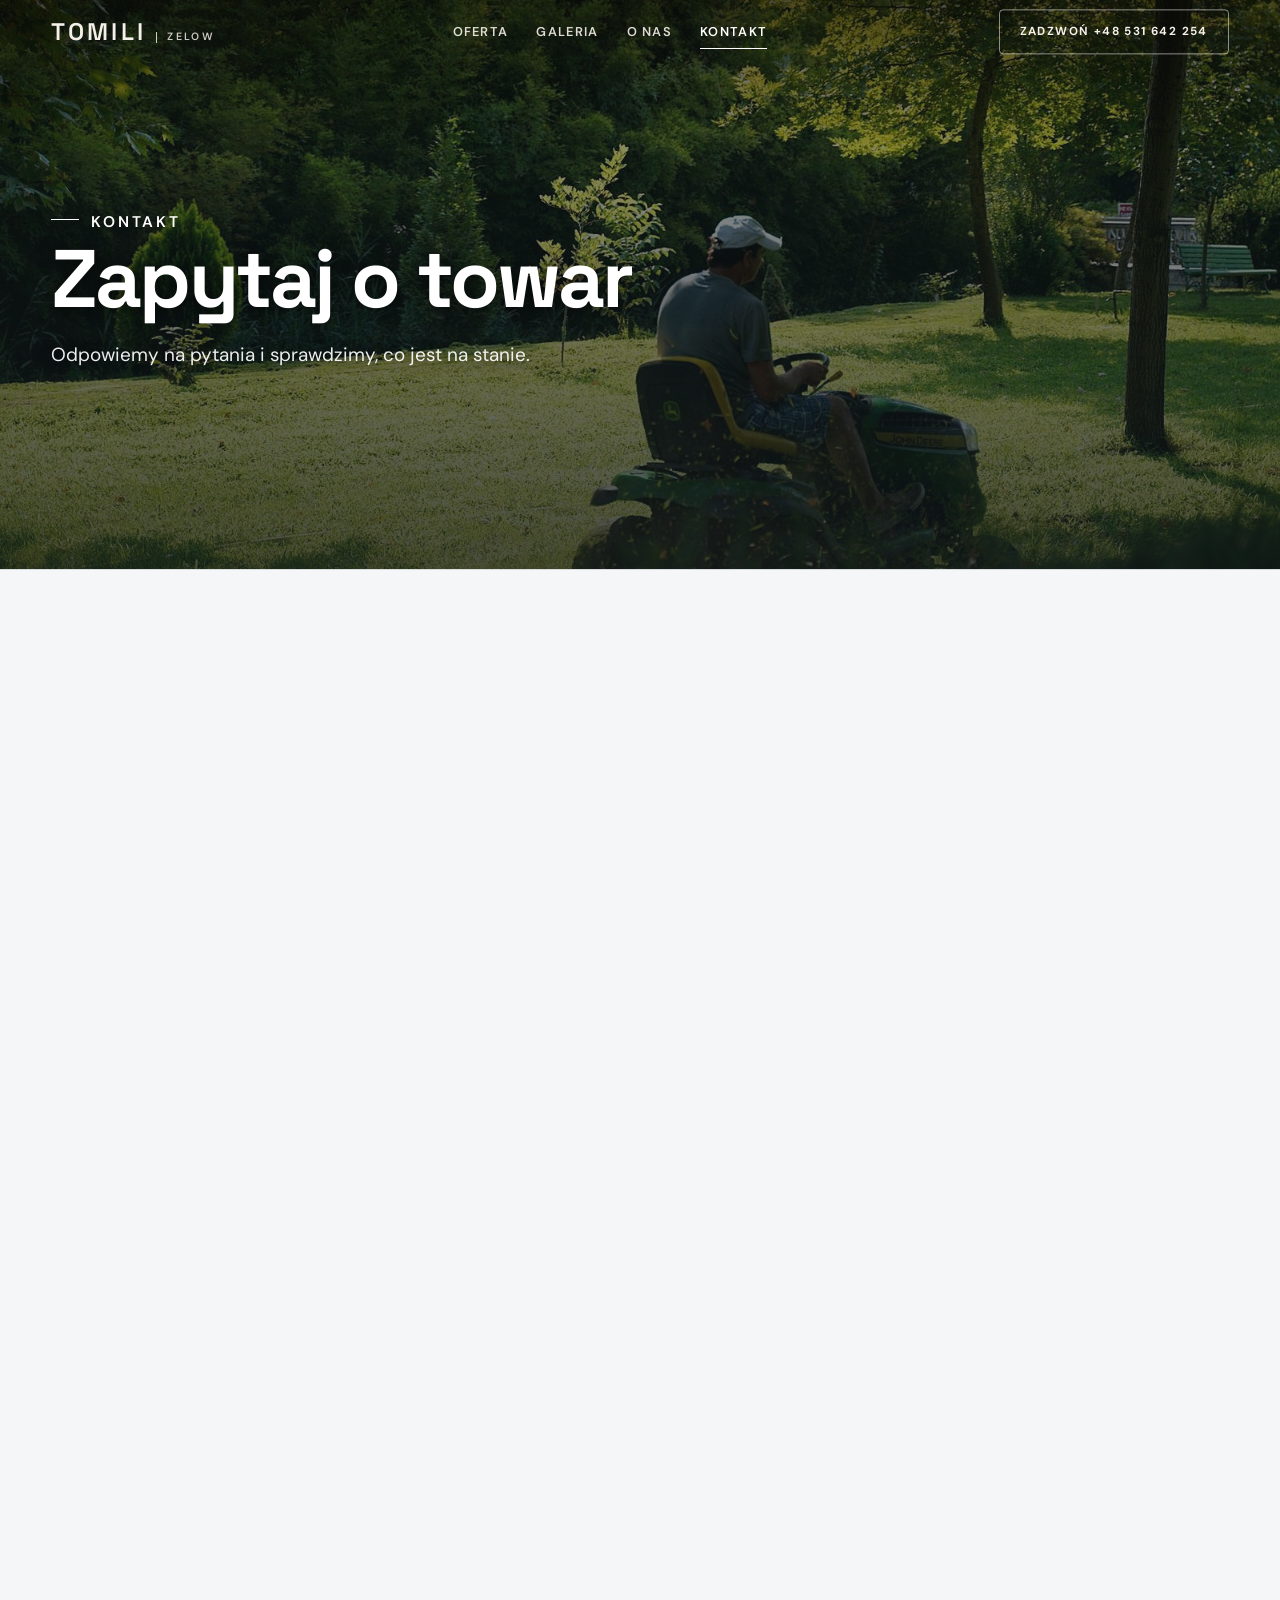
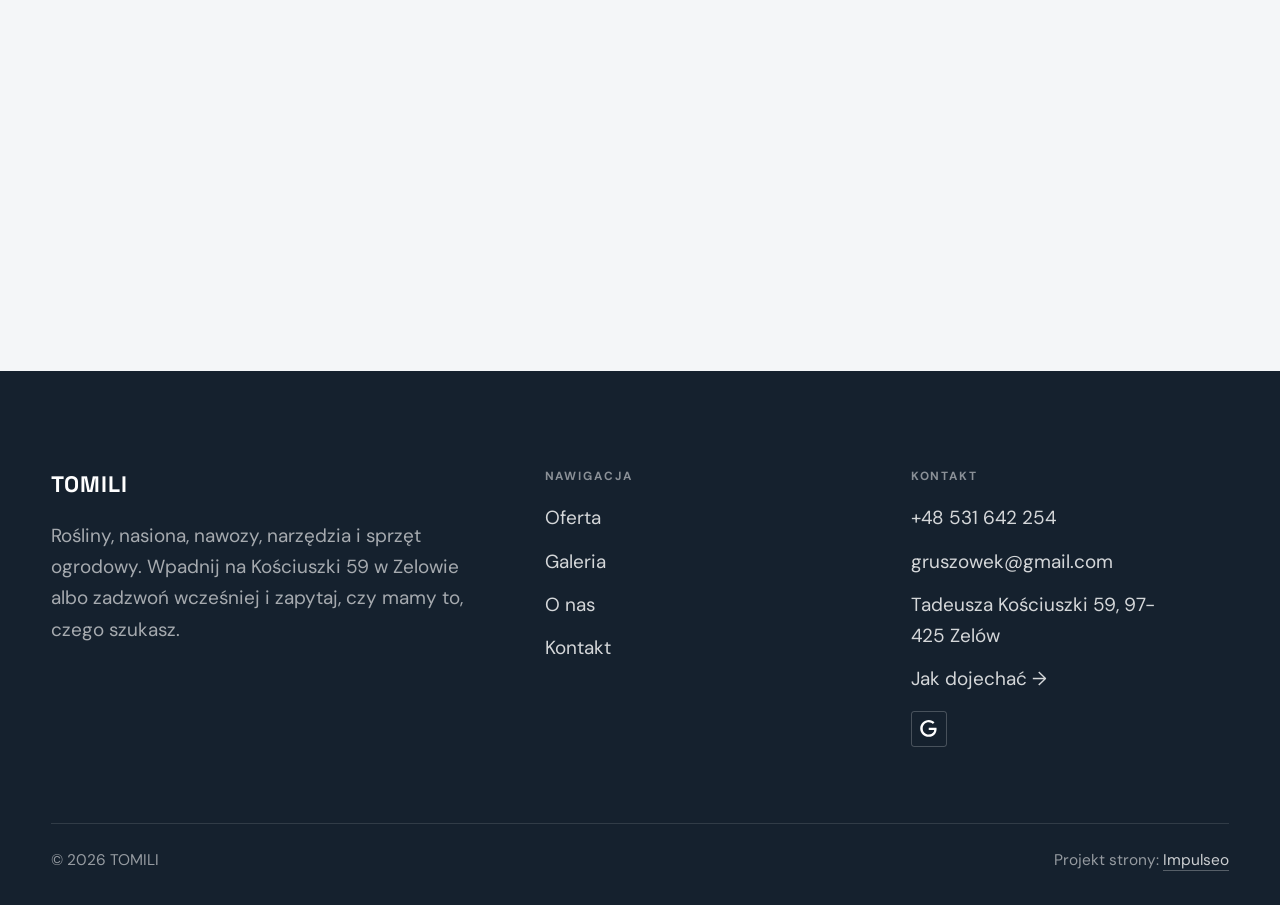
==== kontakt.html @ 9071c650 "Strona demo: tomili" ====
<!DOCTYPE html>
<html lang="pl">
<head>
<meta charset="UTF-8">
<meta name="viewport" content="width=device-width, initial-scale=1.0">
<title>Kontakt - TOMILI</title>
<meta name="description" content="Kontakt TOMILI - Tadeusza Kościuszki 59, 97-425 Zelów">
<link rel="canonical" href="https://impulseo-pl.github.io/tomili/kontakt.html">
<meta name="robots" content="noindex, nofollow">
<meta property="og:type" content="website">
<meta property="og:locale" content="pl_PL">
<meta property="og:site_name" content="TOMILI">
<meta property="og:title" content="Kontakt - TOMILI">
<meta property="og:description" content="Kontakt TOMILI - Tadeusza Kościuszki 59, 97-425 Zelów">
<meta property="og:url" content="https://impulseo-pl.github.io/tomili/kontakt.html">
<meta property="og:image" content="https://impulseo-pl.github.io/tomili/img/og.jpg">
<meta property="og:image:width" content="1200">
<meta property="og:image:height" content="630">
<meta name="twitter:card" content="summary_large_image">
<link rel="preconnect" href="https://fonts.googleapis.com">
<link rel="preconnect" href="https://fonts.gstatic.com" crossorigin>
<link href="https://fonts.googleapis.com/css2?family=Space+Grotesk:wght@500;600;700&family=DM+Sans:opsz,wght@9..40,400;9..40,500;9..40,600&display=swap" rel="stylesheet">
<link rel="stylesheet" href="assets/styles.css?v=42284252">
</head>
<body>

<header class="nav">
  <div class="wrap nav-inner">
    <a class="brand" href="index.html"><span class="name">TOMILI</span><span class="sub">Zelów</span></a>
    <nav class="nav-links">
      <a href="oferta.html">Oferta</a>
      <a href="realizacje.html">Galeria</a>
      <a href="o-nas.html">O nas</a>
      <a href="kontakt.html" class="active" aria-current="page">Kontakt</a>
      <a href="tel:+48531642254" class="btn btn-accent">Zadzwoń +48 531 642 254</a>
    </nav>
    <button class="nav-toggle" aria-label="Menu"><span></span><span></span><span></span></button>
  </div>
</header>

<main>
<section class="pagehead">
  <img src="img/g9.jpg" alt="TOMILI - zapytaj o towar" width="1600" height="1066" decoding="async">
  <div class="wrap">
    <span class="eyebrow">Kontakt</span>
    <h1>Zapytaj o towar</h1>
    <p>Odpowiemy na pytania i sprawdzimy, co jest na stanie.</p>
  </div>
</section>
<section>
  <div class="wrap contact-grid">
    <div class="reveal">
      <span class="eyebrow">Dane kontaktowe</span>
      <h2 style="margin:var(--space-4) 0 var(--space-6)">TOMILI</h2>
      <div class="info-list">
        <div class="info-row"><div class="ic"><svg class="ico-tel" width="16" height="16" viewBox="0 0 24 24" fill="none" aria-hidden="true"><path d="M6.6 10.8a15.5 15.5 0 0 0 6.6 6.6l2.2-2.2a1 1 0 0 1 1-.24 11.4 11.4 0 0 0 3.6.58 1 1 0 0 1 1 1V20a1 1 0 0 1-1 1A17 17 0 0 1 3 4a1 1 0 0 1 1-1h3.5a1 1 0 0 1 1 1c0 1.25.2 2.46.58 3.6a1 1 0 0 1-.25 1l-2.23 2.2Z" fill="currentColor"/></svg></div><div><div class="lbl">Telefon</div><a class="val" href="tel:+48531642254">+48 531 642 254</a></div></div>
        <div class="info-row"><div class="ic"><svg class="ico-mail" width="16" height="16" viewBox="0 0 24 24" fill="none" aria-hidden="true"><rect x="3.2" y="5.5" width="17.6" height="13" rx="1.6" stroke="currentColor" stroke-width="1.6"/><path d="M4 7l8 6 8-6" stroke="currentColor" stroke-width="1.6" stroke-linecap="round" stroke-linejoin="round"/></svg></div><div><div class="lbl">E-mail</div><a class="val" href="mailto:gruszowek@gmail.com">gruszowek@gmail.com</a></div></div>
        <div class="info-row"><div class="ic"><svg class="ico-pin" width="16" height="16" viewBox="0 0 24 24" fill="none" aria-hidden="true"><path d="M12 21s7-6.1 7-11.5A7 7 0 0 0 5 9.5C5 14.9 12 21 12 21Z" stroke="currentColor" stroke-width="1.6" fill="none"/><circle cx="12" cy="9.5" r="2.4" fill="currentColor"/></svg></div><div><div class="lbl">Adres</div><div class="val">Tadeusza Kościuszki 59, 97-425 Zelów</div></div></div>
      </div>
    </div>
    <div class="reveal">
      <form class="form" action="https://formsubmit.co/gruszowek@gmail.com" method="POST">
        <input type="hidden" name="_subject" value="Zapytanie ze strony TOMILI">
        <input type="hidden" name="_captcha" value="false">
        <input type="hidden" name="_template" value="table">
        <div class="fld"><label for="name">Imię / firma</label><input id="name" name="name" type="text" placeholder="np. Jan Kowalski" required></div>
        <div class="fld"><label for="email">E-mail</label><input id="email" name="email" type="email" placeholder="adres@email.pl" required></div>
        <div class="fld"><label for="phone">Telefon</label><input id="phone" name="phone" type="tel" placeholder="+48 ..."></div>
        <div class="fld"><label for="msg">Czego dotyczy zapytanie?</label><textarea id="msg" name="message" placeholder="Napisz krótko, w czym możemy pomóc" required></textarea></div>
        <button type="submit" class="btn btn-accent" style="width:100%;justify-content:center">Wyślij zapytanie <span class="arr">→</span></button>
        <p class="note">Wiadomość trafi bezpośrednio do nas. Można też zadzwonić: +48 531 642 254.</p>
      </form>
    </div>
  </div>
</section>
<section style="padding-top:0">
  <div class="wrap reveal">
    <iframe class="map" title="TOMILI - Zelów" src="https://maps.google.com/maps?q=51.4671884%2C19.2103248&z=15&output=embed" loading="lazy" referrerpolicy="no-referrer-when-downgrade"></iframe>
  </div>
</section>
</main>

<footer>
  <div class="wrap">
    <div class="foot-grid">
      <div class="foot-brand">
        <div class="name">TOMILI</div>
        <p>Rośliny, nasiona, nawozy, narzędzia i sprzęt ogrodowy. Wpadnij na Kościuszki 59 w Zelowie albo zadzwoń wcześniej i zapytaj, czy mamy to, czego szukasz.</p>
      </div>
      <div class="foot-col">
        <h4>Nawigacja</h4>
        <a href="oferta.html">Oferta</a>
        <a href="realizacje.html">Galeria</a>
        <a href="o-nas.html">O nas</a>
        <a href="kontakt.html">Kontakt</a>
      </div>
      <div class="foot-col">
        <h4>Kontakt</h4>
        <a href="tel:+48531642254">+48 531 642 254</a>
        <a href="mailto:gruszowek@gmail.com">gruszowek@gmail.com</a>
        <p>Tadeusza Kościuszki 59, 97-425 Zelów</p>
        <a href="https://www.google.com/maps/place/TOMILI/@51.4671884,19.2103248,17z/data=!4m6!3m5!1s0x471a3fef8802860d:0xffffd94359ae5ac!8m2!3d51.4671884!4d19.2103248" target="_blank" rel="noopener">Jak dojechać →</a>
      <div class="foot-soc">
        <a class="soc" href="https://www.google.com/maps/place/TOMILI/@51.4671884,19.2103248,17z/data=!4m6!3m5!1s0x471a3fef8802860d:0xffffd94359ae5ac!8m2!3d51.4671884!4d19.2103248" target="_blank" rel="noopener" aria-label="Google - TOMILI"><svg viewBox="0 0 24 24" aria-hidden="true" focusable="false"><path d="M12.48 10.92v3.28h7.84c-.24 1.84-.853 3.187-1.787 4.133-1.147 1.147-2.933 2.4-6.053 2.4-4.827 0-8.6-3.893-8.6-8.72s3.773-8.72 8.6-8.72c2.6 0 4.507 1.027 5.907 2.347l2.307-2.307C18.747 1.44 16.133 0 12.48 0 5.867 0 .307 5.387.307 12s5.56 12 12.173 12c3.573 0 6.267-1.173 8.373-3.36 2.16-2.16 2.84-5.213 2.84-7.667 0-.76-.053-1.467-.173-2.053H12.48z" fill="currentColor"/></svg></a>
      </div>
      </div>
    </div>
    <div class="foot-bot">
      <span>© 2026 TOMILI</span>
      <span>Projekt strony: <a class="foot-credit" href="https://impulseo.pl" target="_blank" rel="noopener">Impulseo</a></span>
    </div>
  </div>
</footer>
<div class="sticky-call"><a class="sc-call" href="tel:+48531642254"><svg class="ico-tel" width="16" height="16" viewBox="0 0 24 24" fill="none" aria-hidden="true"><path d="M6.6 10.8a15.5 15.5 0 0 0 6.6 6.6l2.2-2.2a1 1 0 0 1 1-.24 11.4 11.4 0 0 0 3.6.58 1 1 0 0 1 1 1V20a1 1 0 0 1-1 1A17 17 0 0 1 3 4a1 1 0 0 1 1-1h3.5a1 1 0 0 1 1 1c0 1.25.2 2.46.58 3.6a1 1 0 0 1-.25 1l-2.23 2.2Z" fill="currentColor"/></svg> Zadzwoń</a><a class="sc-quote" href="kontakt.html">Zadzwoń do sklepu</a></div>
<div class="demo-wazne" data-do="2026-11-12" data-cykl="3" hidden><svg class="dw-ico" width="13" height="13" viewBox="0 0 24 24" fill="none" aria-hidden="true"><circle cx="12" cy="12" r="8.6" stroke="currentColor" stroke-width="1.8"/><path d="M12 7.2V12l3.3 2" stroke="currentColor" stroke-width="1.8" stroke-linecap="round"/></svg><span class="dw-txt"></span></div>

<script src="assets/main.js"></script>
</body>
</html>
---- assets/styles.css ----
/* ============================================================
   STOLBASZ — premium, architektoniczny B2B fit-out
   Jasna paleta, zero brązu. System wg premium-web-craft.
   Projekt strony: Impulseo (impulseo.pl)
   ============================================================ */

:root{
  /* PALETA — jasna, architektoniczna, chłodna */
  --paper:#F4F6F8;          /* główne tło */
  --paper-2:#E7EBEF;        /* sekcje alternatywne (chłodny jasny szary) */
  --paper-3:#E7EBEF;        /* delikatne wypełnienia */
  --ink:#15212E;            /* tekst główny — chłodny grafit */
  --ink-soft:#243443;       /* nagłówki drugorzędne */
  --muted:#6B7785;          /* tekst poboczny */
  --line:rgba(21,33,46,.12);/* hairline */
  --accent:#E8A317;         /* stonowany petrol-slate — jedyny akcent */
  --accent-d:#C9870C;
  --accent-soft:rgba(232,163,23,.10);
  --dark:#15212E;           /* sekcje ciemne (stopka/CTA) */

  /* HOVER ZDJĘĆ — JEDEN standard dla całego silnika (decyzja K. 04.08.2026, artefakt z wariantami).
     AKTUALNE (K.+Szymon 09.08.2026, wybór z artefaktu 6 wariantów): zoom 1.05 przy 1.4s -
     przy tak długim czasie mocniejszy kadr NIE skacze, tylko „oddycha". Poprzedni standard
     (1.02 / .55s z 04.08) odbierany jako dynamiczny i szybki.
     Spoczynek lekko przygaszony, ale TYLKO tam, gdzie jest mysz (@media hover:hover) —
     na telefonie zdjęcia zostają w pełnej jasności. */
  --img-zoom:1.05;                   /* K.+Szymon 09.08: wariant F z artefaktu porównawczego */
  --img-rest:brightness(.95) saturate(.99);
  --img-hot:brightness(1.06) saturate(1.05);
  --img-dur:1.4s;                    /* K.+Szymon 09.08 (wariant F): powoli = elegancko */
  --img-ease:cubic-bezier(.16,.84,.44,1);  /* miękki ogon, efekt „oddychania" */

  /* ODSTĘPY — skala 4/8 */
  --space-1:4px; --space-2:8px; --space-3:12px; --space-4:16px; --space-5:24px;
  --space-6:32px; --space-7:48px; --space-8:64px; --space-9:96px; --space-10:128px;

  /* TYPOGRAFIA — fluid clamp() (skala podbita 16.07.2026: większe, czytelniejsze litery — uwaga Adama) */
  --text-sm:clamp(.9rem,.87rem + .12vw,1rem);
  --text-base:clamp(1.08rem,1.04rem + .18vw,1.2rem);
  --text-lg:clamp(1.24rem,1.15rem + .34vw,1.44rem);
  --text-h3:clamp(1.34rem,1.22rem + .55vw,1.66rem);
  --text-h2:clamp(2.1rem,1.66rem + 2.1vw,3.1rem);
  --text-h1:clamp(2.9rem,2.1rem + 4vw,5.1rem);

  /* PROMIENIE — architektoniczne, raczej ostre */
  --r-sm:3px; --r-md:6px; --r-lg:10px;

  /* RUCH */
  --ease:cubic-bezier(.25,.46,.45,.94); --dur:.24s;

  /* CIENIE — miękkie, warstwowe */
  --sh-sm:0 1px 2px rgba(16,24,32,.04), 0 2px 8px rgba(16,24,32,.05);
  --sh-md:0 2px 6px rgba(16,24,32,.05), 0 12px 28px -8px rgba(16,24,32,.12);
  --sh-lg:0 6px 14px rgba(16,24,32,.07), 0 26px 56px -18px rgba(16,24,32,.22);

  --hairline:1px solid var(--line);

  --font-display:'Space Grotesk','Inter',sans-serif;
  --font-body:'DM Sans','Inter',sans-serif;
}

*{box-sizing:border-box;margin:0;padding:0}
html{scroll-behavior:smooth}
body{
  font-family:var(--font-body);
  font-size:var(--text-base);
  line-height:1.65;
  color:var(--ink);
  background:var(--paper);
  -webkit-font-smoothing:antialiased;
  text-rendering:optimizeLegibility;
}
img{max-width:100%;height:auto;display:block}  /* height:auto = width/height z atrybutów trzyma proporcje (TOP#12) */
a{color:inherit;text-decoration:none}

.wrap{width:min(92%,1180px);margin-inline:auto}
section{padding-block:clamp(52px,6.5vw,96px)}

h1,h2,h3{font-family:var(--font-display);font-weight:700;line-height:1.08;letter-spacing:-.02em;color:var(--ink)}
h1{font-size:var(--text-h1);letter-spacing:-.035em}
h2{font-size:var(--text-h2);letter-spacing:-.025em}
h3{font-size:var(--text-h3)}
/* MIARA — długość wiersza. WCAG 2.2 SC 1.4.8: max 80 znaków; Butterick: 45–90.
   68ch daje realnie 72–78 znaków polskiego tekstu, czyli z zapasem pod granicą.
   Wcześniej limit miał TYLKO <p> — <li>, <blockquote> i <dd> nie miały żadnego,
   i to jedyny powód, dla którego 23 bloki na dwóch oddanych stronach jadą po
   83–106 znaków w wierszu (pomiar 07.08.2026, bramka `miara`).
   ⚠️ Listy i definicje ograniczamy TYLKO bez klasy: `ul`/`ol` z klasą to u nas
   układ (siatki kafli, menu), a nie tekst ciągły — tam miarę wyznacza układ. */
/* 60ch, nie 68ch (K. 10.08): po zmianie fontów na węższe kroje (DM Sans i spółka)
   w 68ch mieściło się ~90 znaków - bramka pikselowa słusznie zgłaszała przekroczenie
   granicy 80. Pomiar na żywej przeglądarce: 60ch = 90 znaków, 53ch = ~78 znaków, czyli normę WCAG 1.4.8. */
:root{ --miara:53ch }
p{max-width:min(100%,var(--miara))}
blockquote,
ul:not([class])>li, ol:not([class])>li,
dl:not([class])>dd{max-width:min(100%,var(--miara))}

/* ⚠️ Świadomie BEZ wyjątku `.tile p,.card p,.svc p{max-width:none}`, choć nasuwa się sam:
   te akapity BYŁY już ograniczone (stare `p{max-width:65ch}`), więc „wyjątek" nie odblokowałby
   niczego nowego — tylko ROZLUŹNIŁ stan sprzed zmiany na wszystkich demach naraz.
   `figcaption` żadna z reguł wyżej nie dotyczy, więc też nie potrzebuje zwolnienia. */

/* ŁAMANIE. `balance` wyrównuje długości wierszy w nagłówku, `pretty` pilnuje ostatniego
   wiersza akapitu, żeby nie został w nim jeden wyraz. Obsługiwane od Chrome 117 /
   Safari 17.5; starsze przeglądarki po prostu ignorują tę własność.
   `text-wrap:pretty` nie występowało dotąd ANI RAZ w silniku ani w repo klientów. */
h1,h2,h3,.lead,.lede{text-wrap:balance}
p,li,blockquote,dd{text-wrap:pretty}

.eyebrow{
  font-family:var(--font-body);
  font-size:var(--text-sm);
  font-weight:600;
  letter-spacing:.18em;
  text-transform:uppercase;
  color:var(--accent);
  display:inline-flex;align-items:center;gap:var(--space-3);
}
/* flex:none + margin-top = kreska trzyma się PIERWSZEJ linii. Wcześniej align-items:center
   centrowało ją względem całego bloku i przy zawinięciu (długi kicker typu
   „…WNĘTRZ · LESZNO · OD 2019") druga linia lądowała z brzydkim wcięciem. */
.eyebrow{align-items:flex-start}
.eyebrow>*,.eyebrow{text-wrap:balance}   /* dlugi kicker lamal sie na sierote typu samo „2019" w drugiej linii */
.eyebrow::before{content:"";width:28px;height:1px;background:var(--accent);display:inline-block;flex:none;margin-top:.62em}

.muted{color:var(--muted)}
.lead{font-size:var(--text-lg);line-height:1.55;color:var(--ink-soft);max-width:50ch}

/* ---------- BUTTONS ---------- */
.btn{
  display:inline-flex;align-items:center;gap:var(--space-2);
  font-weight:600;font-size:var(--text-sm);letter-spacing:.02em;
  padding:var(--space-4) var(--space-6);
  border-radius:var(--r-sm);
  transition:transform var(--dur) var(--ease),box-shadow var(--dur) var(--ease),background var(--dur) var(--ease);
  cursor:pointer;border:1px solid transparent;
}
.btn-accent{background:var(--accent);color:#fff;box-shadow:var(--sh-sm)}
.btn-accent:hover{background:var(--accent-d);transform:translateY(-2px);box-shadow:var(--sh-md)}
.btn-accent:active{transform:translateY(0);box-shadow:var(--sh-sm)}
.btn-ghost{background:transparent;color:var(--ink);border-color:var(--line)}
.btn-ghost:hover{border-color:var(--accent);color:var(--accent);transform:translateY(-2px)}
.btn-light{background:#fff;color:var(--ink);box-shadow:var(--sh-sm)}
.btn-light:hover{transform:translateY(-2px);box-shadow:var(--sh-md)}
.btn .arr{transition:transform var(--dur) var(--ease)}
.btn:hover .arr{transform:translateX(4px)}

/* ---------- NAV ---------- */
.nav{
  position:sticky;top:0;z-index:50;
  background:color-mix(in srgb,var(--paper) 88%,transparent);
  backdrop-filter:saturate(140%) blur(10px);
  border-bottom:var(--hairline);
}
.nav-inner{display:flex;align-items:center;justify-content:space-between;gap:var(--space-5);height:72px}
/* ANTY-NACHODZENIE (K. 05.08.2026): długa nazwa firmy + przycisk z pełnym numerem nie mieściły się w pasku
   i flex ściskał linki PONIŻEJ ich treści - "Kontakt" wchodził na ramkę "Zadzwoń +48 ...". Teraz ustępuje
   nazwa marki (skrót wielokropkiem), a menu i przycisk nigdy się nie kurczą ani nie zachodzą na siebie. */
.brand{display:flex;flex-direction:column;line-height:1;min-width:0;flex:0 1 auto}
.brand .name{font-family:var(--font-display);font-weight:800;font-size:1.35rem;letter-spacing:.04em;white-space:nowrap;overflow:hidden;text-overflow:ellipsis}
.brand .sub{font-size:.62rem;letter-spacing:.34em;text-transform:uppercase;color:var(--muted);margin-top:5px;white-space:nowrap;overflow:hidden;text-overflow:ellipsis}
.nav-links{display:flex;align-items:center;gap:var(--space-6);flex:0 0 auto}
.nav-links a{font-size:var(--text-sm);font-weight:500;color:var(--ink-soft);position:relative;padding-block:4px;white-space:nowrap;transition:color var(--dur) var(--ease)}
.nav-links a::after{content:"";position:absolute;left:0;bottom:0;width:0;height:1.5px;background:var(--accent);transition:width var(--dur) var(--ease)}
.nav-links a:hover,.nav-links a.active{color:var(--ink)}
.nav-links a:hover::after,.nav-links a.active::after{width:100%}
.nav-links .btn{padding:var(--space-2) var(--space-5)}
/* przyciski w nav: właściwy kolor (przebij .nav-links a) + bez podkreślenia */
.nav-links a.btn-accent{color:#fff}
.nav-links a.btn-ghost,.nav-links a.btn-light{color:var(--ink)}
/* CTA w pasku: NIE podkreślenie spod linków menu, ale ten sam przelatujący błysk,
   co na wszystkich innych przyciskach (zgłoszenie K. 13.08.2026 - „na hero jest efekt
   światła przechodzącego przez przycisk, na navbarze go nie ma, a mają być identyczne").
   Reguła `.nav-links a::after` jest silniejsza od `.btn::after`, więc trzeba jej
   geometrię wyzerować i wpisać połysk z nazwy - samo `display:none` gasiło efekt. */
.nav-links a.btn::after{
  display:block;content:"";position:absolute;inset:0;z-index:-1;pointer-events:none;
  width:auto;height:auto;border-radius:inherit;   /* kasuje geometrię podkreślenia (width:0;height:1.5px) */
  background:linear-gradient(100deg,transparent 32%,rgba(255,255,255,.20) 50%,transparent 68%);
  translate:-120% 0}
@media (prefers-reduced-motion:no-preference){
  .nav-links a.btn:hover::after{translate:120% 0;transition:translate .75s var(--mt-ease,cubic-bezier(.16,.84,.44,1))}
}
.nav-toggle{display:none;background:none;border:none;cursor:pointer;flex-direction:column;gap:5px;padding:8px}
.nav-toggle span{width:24px;height:2px;background:var(--ink);transition:var(--dur)}
/* Ciasny zakres MIĘDZY menu mobilnym a pełnym pulpitem: zbijamy odstępy i nazwę marki,
   żeby wszystko zmieściło się naturalnie, zanim w ogóle dojdzie do skracania wielokropkiem. */
@media(max-width:1280px) and (min-width:921px){
  .nav-links{gap:var(--space-4)}
  .nav-links .btn{padding:var(--space-2) var(--space-4)}
  .brand .name{font-size:1.15rem}
}

/* ---------- HERO (split) ---------- */
.hero{position:relative;overflow:hidden;border-bottom:var(--hairline)}
.hero-grid{display:grid;grid-template-columns:1.05fr .95fr;gap:clamp(24px,4vw,60px);align-items:center;
  padding-block:clamp(36px,4.5vw,64px)}
.hero-copy .eyebrow{margin-bottom:var(--space-5)}
.hero-copy h1{margin-bottom:var(--space-5)}
.hero-copy .lead{margin-bottom:var(--space-7)}
.hero-actions{display:flex;flex-wrap:wrap;gap:var(--space-4)}
.hero-art{position:relative;aspect-ratio:4/3;border-radius:var(--r-lg);overflow:hidden;box-shadow:var(--sh-lg)}
.hero-art img{width:100%;height:100%;object-fit:cover}
.hero-art::after{content:"";position:absolute;inset:0;background:linear-gradient(180deg,transparent 55%,rgba(18,24,28,.28))}
.hero-badge{position:absolute;left:var(--space-5);bottom:var(--space-5);z-index:2;
  background:rgba(252,252,251,.94);backdrop-filter:blur(4px);
  border-radius:var(--r-md);padding:var(--space-4) var(--space-5);box-shadow:var(--sh-md);max-width:78%}
.hero-badge strong{display:block;font-family:var(--font-display);font-size:1rem;letter-spacing:-.01em}
.hero-badge span{font-size:var(--text-sm);color:var(--muted)}

/* ---------- HERO duży / kinowy (strona główna) ---------- */
.hero-cine{position:relative;min-height:clamp(560px,82vh,840px);min-height:clamp(560px,82svh,840px);display:flex;align-items:center;overflow:hidden;border-bottom:var(--hairline)}
.hero-cine>img{position:absolute;inset:0;width:100%;height:100%;object-fit:cover;z-index:0}
.hero-cine::after{content:"";position:absolute;inset:0;z-index:1;
  background:linear-gradient(95deg,rgba(13,18,23,.86) 0%,rgba(13,18,23,.64) 32%,rgba(13,18,23,.24) 62%,rgba(13,18,23,.04) 100%)}
.hero-cine .wrap{position:relative;z-index:2;padding-block:var(--space-8)}
.hero-cine .hero-copy{max-width:660px}
.hero-cine .eyebrow{color:#fff;margin-bottom:var(--space-5)}
.hero-cine .eyebrow::before{background:#fff}
.hero-cine h1{color:#fff;margin-bottom:var(--space-5);font-size:clamp(2.9rem,2rem + 4.4vw,5.2rem);text-wrap:balance}
.hero-cine .lead{color:rgba(255,255,255,.92);max-width:48ch;margin-bottom:var(--space-7)}
.hero-cine .hero-actions{display:flex;flex-wrap:wrap;gap:var(--space-4)}
/* NISKIE OKNO (laptop z dokiem i paskami przeglądarki ma ~700-780 px wysokości widoku):
   H1 do 5.2rem + długi lead nie mieściły się i przyciski wypadały POD krawędź ekranu -
   klient widział stronę bez ani jednego CTA. Skalujemy w dół, zamiast przycinać treść. */
@media(min-width:821px) and (max-height:820px){
  .hero-cine{min-height:clamp(520px,94svh,780px)}
  .hero-cine .wrap{padding-block:var(--space-6)}
  .hero-cine h1{font-size:clamp(2.2rem,1.5rem + 2.6vw,3.6rem);margin-bottom:var(--space-4)}
  .hero-cine .eyebrow{margin-bottom:var(--space-4)}
  .hero-cine .lead{margin-bottom:var(--space-5);max-width:44ch}
}
@media(max-width:680px){
  .hero-cine{min-height:clamp(520px,76vh,640px);min-height:clamp(520px,76svh,640px);align-items:flex-end}
  .hero-cine::after{background:linear-gradient(0deg,rgba(13,18,23,.9) 6%,rgba(13,18,23,.45) 55%,rgba(13,18,23,.25) 100%)}
  .hero-cine .wrap{padding-bottom:var(--space-9)}
  /* TELEFON (~90% oglądających): lead potrafił zająć 8 linii i zepchnąć CTA poza pierwszy ekran.
     Zwężamy interlinię i skalę - treści nie ucinamy, bo to ona sprzedaje. */
  .hero-cine .lead{font-size:.98rem;line-height:1.5;margin-bottom:var(--space-5)}
  .hero-cine .eyebrow{font-size:.72rem;letter-spacing:.13em;margin-bottom:var(--space-4)}
  .hero-cine .eyebrow::before{width:20px}
  .hero-cine h1{margin-bottom:var(--space-4)}
}

/* full-bleed hero variant (podstrony) */
.pagehead{position:relative;min-height:46vh;min-height:46svh;display:flex;align-items:flex-end;overflow:hidden;border-bottom:var(--hairline)}
.pagehead img{position:absolute;inset:0;width:100%;height:100%;object-fit:cover}
/* 10.08.2026 (decyzja K.): mocniejsze przyciemnienie + cień pod tekstem. Bramka mierzyła na
   nagłówkach podstron 3,38-3,43:1 przy wymaganych 4,5 — jasne zdjęcie (hala, śnieg, niebo)
   podchodziło pod biały tekst. Zdjęcia klientów są różne, więc kontrast musi dawać WARSTWA,
   a nie szczęśliwy dobór kadru. */
.pagehead::after{content:"";position:absolute;inset:0;background:linear-gradient(180deg,rgba(18,24,28,.40),rgba(18,24,28,.76))}
.pagehead .wrap{position:relative;z-index:2;padding-block:var(--space-9);color:#fff}
.pagehead h1{color:#fff;max-width:18ch;text-shadow:0 2px 16px rgba(0,0,0,.55)}
.pagehead .eyebrow{color:#fff}
.pagehead .eyebrow::before{background:#fff}
.pagehead p{color:rgba(255,255,255,.92);margin-top:var(--space-4);max-width:54ch;text-shadow:0 1px 12px rgba(0,0,0,.5)}

/* ---------- STRIP (pasek skrótów / liczby) ---------- */
.strip{background:var(--dark);color:#fff}
/* PASEK HASEŁ — standard 04.08.2026 (decyzja K.): 5 haseł w JEDNYM rzędzie, tekst WYŚRODKOWANY,
   węższe marginesy boczne niż reszta strony (pasek ma iść szerzej), równe wysokości kolumn. */
.strip .wrap{width:min(96%,1440px);display:grid;grid-template-columns:repeat(5,1fr);
  gap:var(--space-5);padding-block:var(--space-7);align-items:stretch}
.strip .item .k{font-family:var(--font-display);font-size:clamp(1.05rem,.82rem + .85vw,1.55rem);
  font-weight:800;letter-spacing:-.02em;color:#fff;line-height:1.18;text-wrap:balance}
.strip .item .v{font-size:var(--text-sm);color:rgba(255,255,255,.66);margin-top:var(--space-2);line-height:1.4}
.strip .item{border-left:2px solid var(--accent);padding-inline:var(--space-4);
  text-align:center;display:flex;flex-direction:column;justify-content:center}
/* liczba kolumn = liczba haseł, żeby ostatnie nie zostawało samo w drugim rzędzie.
   Klasę n-N nadaje multipage.py; domyślnie (bez klasy) pasek jest 5-kolumnowy. */
.strip.n-2 .wrap{grid-template-columns:repeat(2,1fr)}
.strip.n-3 .wrap{grid-template-columns:repeat(3,1fr)}
.strip.n-4 .wrap{grid-template-columns:repeat(4,1fr);gap:var(--space-6)}
.strip.n-4 .item .k{font-size:clamp(1.3rem,1rem + 1.1vw,2rem)}
.strip.n-6 .wrap{grid-template-columns:repeat(6,1fr);gap:var(--space-4)}
.strip.n-6 .item .k{font-size:clamp(.98rem,.8rem + .7vw,1.35rem)}
/* równe łamanie: zamiast "długa linia + jedno słowo" obie linie zbliżonej długości */
.strip .item .k{text-wrap:balance}

/* ---------- SECTION HEAD ---------- */
.head{max-width:48rem;margin-bottom:var(--space-8)}
.head.center{margin-inline:auto;text-align:center}
.head .eyebrow{margin-bottom:var(--space-4)}
.head h2{margin-bottom:var(--space-4)}
.head p{color:var(--muted);font-size:var(--text-lg);line-height:1.55}
.head.center p{margin-inline:auto}

/* ---------- INTRO SPLIT ---------- */
.split{display:grid;grid-template-columns:.92fr 1.08fr;gap:clamp(28px,5vw,80px);align-items:center}
.split.rev{grid-template-columns:1.08fr .92fr}
.split.rev .split-art{order:-1}
.split-art{position:relative;aspect-ratio:5/4;border-radius:var(--r-lg);overflow:hidden;box-shadow:var(--sh-lg)}
.split-art img{width:100%;height:100%;object-fit:cover}
.split-copy h2{margin-bottom:var(--space-5)}
.split-copy p+p{margin-top:var(--space-4)}
.split-copy .btn{margin-top:var(--space-6)}

/* ---------- SERVICES (zakres) ---------- */
.svc-grid{display:grid;grid-template-columns:repeat(auto-fit,minmax(280px,1fr));gap:var(--space-5)}
.svc{background:#fff;border:var(--hairline);border-radius:var(--r-md);padding:var(--space-7) var(--space-6);
  transition:transform var(--dur) var(--ease),box-shadow var(--dur) var(--ease),border-color var(--dur) var(--ease);
  position:relative;overflow:hidden}
.svc::before{content:"";position:absolute;left:0;top:0;width:3px;height:0;background:var(--accent);transition:height var(--dur) var(--ease)}
.svc:hover{transform:translateY(-4px);box-shadow:var(--sh-md);border-color:transparent}
.svc:hover::before{height:100%}
.svc .ic{font-family:var(--font-display);font-size:.8rem;font-weight:700;letter-spacing:.12em;color:var(--accent);margin-bottom:var(--space-4)}
.svc h3{margin-bottom:var(--space-3);font-size:1.22rem}
.svc p{color:var(--muted);font-size:var(--text-base);line-height:1.6}

/* big detailed service rows */
.svc-row{display:grid;grid-template-columns:.8fr 1.2fr;gap:clamp(20px,4vw,60px);align-items:center;padding-block:var(--space-8)}
.svc-row+.svc-row{border-top:var(--hairline)}
.svc-row.rev{grid-template-columns:1.2fr .8fr}
/* Naprzemienny układ wierszy oferty: co drugi wiersz ma zdjęcie po PRAWEJ.
   Było `order:-1` — martwy kod, bo zdjęcie i tak jest pierwszym dzieckiem w HTML,
   więc wszystkie wiersze wyglądały identycznie (zdjęcie zawsze z lewej), a `rev`
   zmieniało tylko szerokość kolumn. Znalezione 29.07.2026 przy różnicowaniu kierunków
   animacji (pomiar pozycji: art.mid 390/502 przy row.mid 756 — zawsze lewa strona). */
.svc-row.rev .svc-row-art{order:2}
.svc-row-art{aspect-ratio:4/3;border-radius:var(--r-md);overflow:hidden;box-shadow:var(--sh-md)}
.svc-row-art img{width:100%;height:100%;object-fit:cover}
.svc-row h3{font-size:1.5rem;margin-bottom:var(--space-4)}
.svc-row .num{font-family:var(--font-display);font-size:.85rem;font-weight:700;letter-spacing:.14em;color:var(--accent);display:block;margin-bottom:var(--space-3)}
.svc-row ul{list-style:none;margin-top:var(--space-4);display:flex;flex-direction:column;gap:var(--space-2)}
.svc-row li{position:relative;padding-left:var(--space-5);color:var(--muted);font-size:var(--text-base)}
.svc-row li::before{content:"";position:absolute;left:0;top:.62em;width:8px;height:1px;background:var(--accent)}

/* ---------- GALLERY (realizacje) ---------- */
.gallery{display:grid;grid-template-columns:repeat(12,1fr);gap:var(--space-4);grid-auto-rows:200px}
/* GALERIA MASONRY — pionowe zdjęcia (portrety beauty/wellness) bez przycinania: kolumny, height auto */
.gallery-masonry{column-count:3;column-gap:var(--space-4)}
@media(max-width:900px){.gallery-masonry{column-count:2}}
@media(max-width:560px){.gallery-masonry{column-count:1}}
.gallery-masonry .m-tile{break-inside:avoid;margin:0 0 var(--space-4);padding:0;position:relative;overflow:hidden;border-radius:var(--r-md);border:1px solid var(--line)}
.gallery-masonry .m-tile img{width:100%;height:auto;display:block}
.gallery-masonry .m-tile .cap{position:absolute;left:0;right:0;bottom:0;padding:var(--space-4);color:#fff;background:linear-gradient(0deg,rgba(0,0,0,.55),transparent);font-size:var(--text-sm)}
.gallery-masonry .m-tile .cap small{display:block;font-weight:400;opacity:.78;letter-spacing:.04em;text-transform:uppercase;font-size:.66rem;margin-top:3px}
.tile{position:relative;overflow:hidden;border-radius:var(--r-md);box-shadow:var(--sh-sm);
  transition:transform var(--dur) var(--ease),box-shadow var(--dur) var(--ease)}
.tile img{width:100%;height:100%;object-fit:cover;
  transition:transform var(--img-dur) var(--img-ease),filter var(--img-dur) var(--img-ease)}
.tile:hover{box-shadow:var(--sh-md)}
.tile .cap{position:absolute;left:0;right:0;bottom:0;padding:var(--space-5) var(--space-4) var(--space-4);
  /* mocniejszy spad + cien pod tekstem: na JASNYCH zdjeciach klienta (biale fronty, sciany)
     slaby gradient dawal kontrast ~1.5:1 zamiast wymaganych 3.6:1 (bramka wygladu, 10.08.2026) */
  background:linear-gradient(transparent 10%,rgba(18,24,28,.55) 40%,rgba(18,24,28,.88) 68%,rgba(18,24,28,.99));color:#fff;
  text-shadow:0 1px 2px rgba(0,0,0,.85),0 2px 10px rgba(0,0,0,.55);
  font-size:var(--text-sm);font-weight:600;letter-spacing:.01em;
  opacity:0;transform:translateY(8px);transition:var(--dur) var(--ease)}
.tile:hover .cap{opacity:1;transform:translateY(0)}
.tile .cap small{display:block;font-weight:400;opacity:.78;letter-spacing:.04em;text-transform:uppercase;font-size:.66rem;margin-top:3px}
/* bento spans */
.t-wide{grid-column:span 6}
.t-tall{grid-column:span 6;grid-row:span 2}
.t-std{grid-column:span 6}
.t-third{grid-column:span 4}
.t-two3{grid-column:span 8}

/* ---------- TRUST / WIARYGODNOŚĆ ---------- */
.trust{background:var(--paper-2)}
.trust-grid{display:grid;grid-template-columns:repeat(auto-fit,minmax(240px,1fr));gap:var(--space-5);margin-top:var(--space-7)}
.trust-card{background:#fff;border-radius:var(--r-md);padding:var(--space-7) var(--space-6);box-shadow:var(--sh-sm);border-top:3px solid var(--accent)}
.trust-card .big{font-family:var(--font-display);font-size:clamp(1.8rem,1.3rem + 1.6vw,2.6rem);font-weight:800;letter-spacing:-.02em;color:var(--ink);line-height:1}
.trust-card h3{font-size:1.12rem;margin:var(--space-3) 0 var(--space-2)}
.trust-card p{color:var(--muted);font-size:var(--text-base);line-height:1.55}

/* ---------- CTA band ---------- */
.cta{background:var(--dark);color:#fff;position:relative;overflow:hidden}
/* telefon w CTA: na ciemnym tle biały (domyślnie), rodziny z JASNYM tłem CTA
   nadpisują to u siebie - wcześniej kolor siedział w stylu inline i wygrywał z rodziną. */
.cta .btn-ghost-cta{color:#fff;border-color:rgba(255,255,255,.3)}
.cta .wrap{display:grid;grid-template-columns:1.4fr .6fr;gap:var(--space-7);align-items:center;position:relative;z-index:2}
.cta h2{color:#fff;max-width:20ch}
.cta p{color:rgba(255,255,255,.74);margin-top:var(--space-4)}
.cta-actions{display:flex;flex-direction:column;gap:var(--space-3);align-items:flex-start}
.cta::before{content:"";position:absolute;right:-80px;top:-80px;width:360px;height:360px;border-radius:50%;
  background:radial-gradient(circle,var(--accent-soft),transparent 70%)}

/* ---------- CONTACT ---------- */
.contact-grid{display:grid;grid-template-columns:.85fr 1.15fr;gap:clamp(28px,4vw,56px);align-items:start}
.info-list{display:flex;flex-direction:column;gap:var(--space-2)}
.info-row{display:flex;gap:var(--space-4);align-items:flex-start;padding-block:var(--space-4);border-bottom:var(--hairline)}
.info-row .ic{flex:none;width:42px;height:42px;display:grid;place-items:center;border-radius:50%;
  background:var(--accent-soft);color:var(--accent);font-size:1.05rem}
.info-row .lbl{font-size:.72rem;letter-spacing:.14em;text-transform:uppercase;color:var(--muted)}
.info-row .val{font-weight:600;font-size:var(--text-base);margin-top:2px}
.info-row a.val:hover{color:var(--accent)}
.map{border:none;border-radius:var(--r-lg);box-shadow:var(--sh-md);width:100%;height:100%;min-height:380px;filter:grayscale(.2) contrast(1.02)}
.form{background:#fff;border:var(--hairline);border-radius:var(--r-lg);padding:clamp(24px,3vw,40px);box-shadow:var(--sh-sm)}
.form .fld{margin-bottom:var(--space-5)}
.form label{display:block;font-size:var(--text-sm);font-weight:600;margin-bottom:var(--space-2)}
.form input,.form textarea{width:100%;font-family:inherit;font-size:var(--text-base);color:var(--ink);
  padding:var(--space-4);border:var(--hairline);border-radius:var(--r-sm);background:var(--paper);transition:border-color var(--dur)}
.form input:focus,.form textarea:focus{outline:none;border-color:var(--accent);background:#fff}
.form textarea{resize:vertical;min-height:120px}
.form .note{font-size:var(--text-sm);color:var(--muted);margin-top:var(--space-3)}

/* ---------- FOOTER ---------- */
footer{background:var(--dark);color:#fff;padding-block:var(--space-9) var(--space-6)}
.foot-grid{display:grid;grid-template-columns:1.4fr 1fr 1fr;gap:var(--space-7);margin-bottom:var(--space-8)}
.foot-brand .name{font-family:var(--font-display);font-weight:800;font-size:1.4rem;letter-spacing:.04em}
.foot-brand p{color:rgba(255,255,255,.62);margin-top:var(--space-4);font-size:var(--text-base);max-width:38ch}
.foot-col h4{font-size:.74rem;letter-spacing:.16em;text-transform:uppercase;color:rgba(255,255,255,.5);margin-bottom:var(--space-4)}
.foot-col a,.foot-col p{display:block;color:rgba(255,255,255,.82);font-size:var(--text-base);margin-bottom:var(--space-3)}
.foot-col a:hover{color:#fff}
.foot-bot{border-top:1px solid rgba(255,255,255,.12);padding-top:var(--space-5);display:flex;justify-content:space-between;flex-wrap:wrap;gap:var(--space-3);
  font-size:var(--text-sm);color:rgba(255,255,255,.55)}
.foot-bot a:hover{color:#fff}
/* Podpis w stopce = klikalny link do impulseo.pl (31.07.2026). Ma być WIDOCZNIE klikalny,
   ale nie krzyczeć - stąd sam kolor jaśniejszy + delikatne podkreślenie na najeździe. */
.foot-bot a.foot-credit{color:rgba(255,255,255,.78);text-decoration:none;border-bottom:1px solid rgba(255,255,255,.28)}
.foot-bot a.foot-credit:hover{color:#fff;border-bottom-color:#fff}

/* ---------- REVEAL ---------- */
.reveal{opacity:0;transform:translateY(22px);transition:opacity .6s var(--ease),transform .6s var(--ease)}
.reveal.in{opacity:1;transform:none}

/* ---------- RESPONSIVE ---------- */
@media(max-width:920px){
  .hero-grid,.split,.split.rev,.svc-row,.svc-row.rev,.cta .wrap,.contact-grid,.foot-grid{grid-template-columns:1fr}
  .split.rev .split-art,.svc-row.rev .svc-row-art{order:0}
  .hero-art{aspect-ratio:16/10;max-height:420px}
  .strip .wrap,.strip.n-2 .wrap,.strip.n-3 .wrap,.strip.n-4 .wrap,.strip.n-6 .wrap{grid-template-columns:repeat(2,1fr);gap:var(--space-6)}
  .strip .item .k,.strip.n-6 .item .k{font-size:clamp(1.3rem,1.1rem + 1vw,2rem)}
  .gallery{grid-auto-rows:180px}
  .t-wide,.t-tall,.t-std,.t-third,.t-two3{grid-column:span 6}
  .t-tall{grid-row:span 1}
  .cta-actions{flex-direction:row;flex-wrap:wrap}
  .foot-grid{gap:var(--space-6)}
}
@media(max-width:680px){
  .nav-links{position:fixed;inset:72px 0 auto 0;background:var(--paper);flex-direction:column;align-items:stretch;
    gap:0;padding:var(--space-4) 6%;border-bottom:var(--hairline);box-shadow:var(--sh-md);
    transform:translateY(-120%);transition:transform var(--dur) var(--ease)}
  .nav-links.open{transform:translateY(0)}
  .nav-links a{padding-block:var(--space-4);border-bottom:var(--hairline)}
  .nav-links .btn{margin-top:var(--space-3);justify-content:center}
  .nav-toggle{display:flex}
  .strip .wrap,.strip.n-2 .wrap,.strip.n-3 .wrap,.strip.n-4 .wrap,.strip.n-6 .wrap{grid-template-columns:1fr}
  .gallery{grid-template-columns:repeat(6,1fr)}
  .foot-grid{grid-template-columns:1fr}
}
@media(prefers-reduced-motion:reduce){
  /* audyt 09.08 TOP#14: samo skrócenie duration przy animacji INFINITE = stroboskop
     (pętla .01ms miga ekranem); iteration-count:1 gasi pętlę naprawdę. Pseudoelementy
     też - tła hero (gastro/studio) animują ::before/img, blanket na * ich nie łapał. */
  *,*::before,*::after{animation-duration:.01ms!important;animation-iteration-count:1!important;animation-delay:0s!important;transition:none!important}
  .reveal{opacity:1!important;transform:none!important}
  html{scroll-behavior:auto}
}

/* ============================================================
   PREMIUM LAYER — destylat deep-researchu branż (anty-AI, spokój).
   Zmienne STOLBASZ (--accent/--ink/--paper/--line/--dark). Ruch ledwo
   zauważalny, krzywa cubic-bezier(.16,.84,.44,1); prefers-reduced-motion
   pokryte blanketem wyżej. Karty hairline zamiast cieni = #1 sygnał „nie-AI".
   ============================================================ */

/* więcej oddechu między sekcjami (liderzy: 110-130px) */
section{padding-block:clamp(64px,8vw,128px)}

/* 1) Aksamitny reveal — dłuższa, miękka krzywa zamiast „skoku" */
.reveal{transition:opacity .9s cubic-bezier(.16,.84,.44,1),transform .9s cubic-bezier(.16,.84,.44,1);will-change:opacity,transform}
/* stagger TYLKO w galerii (tam pozycja = porządek dzieci) */
.gallery .reveal:nth-child(2){transition-delay:.07s}
.gallery .reveal:nth-child(3){transition-delay:.14s}
.gallery .reveal:nth-child(4){transition-delay:.21s}
.gallery .reveal:nth-child(5){transition-delay:.28s}
.gallery .reveal:nth-child(6){transition-delay:.35s}

/* 2) Hero STATYCZNY na .hero-cine — Ken Burns CAŁKIEM WYŁĄCZONY 26.06 (3. zgłoszenie Szymona).
   GENEZA: animowanie scale na <img> hero z teksturami (cegły/framugi) re-samplinguje obraz
   klatka po klatce → na części ekranów drobne drganie/shimmer = „heroshot się trzęsie".
   translateY usunięto wcześniej, scale-only + will-change/GPU NIE wystarczyły do GWARANCJI gładkości.
   Krzysztof zażądał pewności („make sure, że błąd się nie pojawi") > efekt. Zero animacji = 0% drgania.
   Delikatny zoom zostaje TYLKO w pełnoekranowych hero gastro/studio (hg-bg/hs-bg — tło, inny
   mechanizm, chwalone, nigdy nie zgłaszane). NIE wracać do KB na .hero-cine bez realnego testu
   na sprzęcie klienta — to ryzyko regresji „trzęsienia”. */
/* BEZPIECZNY "wow" na hero = jednorazowy FADE-IN (opacity), nie zoom.
   opacity nie dotyka bitmapy → gładkie na KAŻDYM zdjęciu/ekranie/GPU, zero ryzyka migotania.
   Geometryczny ruch (scale/translate) na .hero-cine jest ZAKAZANY (bramka pilnuje). */
@keyframes heroFade{from{opacity:0}to{opacity:1}}
.hero-cine>img{transform:none;animation:heroFade 1.1s ease-out both}

/* 3) Akcentowy hairline pod nagłówkiem sekcji, który „rysuje się" przy wejściu */
.head h2{position:relative;padding-bottom:18px}
.head h2::after{content:"";position:absolute;left:0;bottom:0;height:1px;width:0;background:var(--accent);transition:width 1s cubic-bezier(.16,.84,.44,1) .15s}
.head.center h2::after{left:50%;transform:translateX(-50%)}
.head.reveal.in h2::after,.head.center.reveal.in h2::after{width:54px}

/* 4) Karty HAIRLINE zamiast cieni/zaokrągleń (najmocniejszy anty-AI detal) */
.svc{background:transparent;border:1px solid var(--line);border-radius:var(--r-sm);box-shadow:none}
.svc:hover{box-shadow:none;border-color:var(--accent);transform:translateY(-3px)}
.trust-card{background:transparent;box-shadow:none;border:1px solid var(--line);border-top:2px solid var(--accent);border-radius:var(--r-sm)}
.tile{box-shadow:none;border-radius:var(--r-sm)}
.tile:hover{box-shadow:none}

/* 5) Sticky-nav kondensuje się po przewinięciu (sygnał dopracowania) */
.nav{transition:box-shadow .4s ease,background .4s ease}
.nav.is-stuck{box-shadow:0 1px 0 var(--line),0 14px 30px -24px rgba(0,0,0,.45)}
.nav-inner{transition:height .35s var(--ease)}
.nav.is-stuck .nav-inner{height:60px}

/* 6) MANIFESTO — pełnoekranowy cytat-bohater (zastępuje generyczne „Dlaczego my") */
.manifesto{background:var(--paper-2);text-align:center}
.manifesto .wrap{max-width:60rem}
.manifesto p{font-family:var(--font-display);font-style:italic;font-size:clamp(1.6rem,1rem + 2.4vw,2.8rem);line-height:1.32;color:var(--ink-soft);margin-inline:auto;max-width:26ch;position:relative;padding-top:var(--space-8)}
.manifesto p::before{content:"";position:absolute;top:0;left:50%;transform:translateX(-50%);width:54px;height:1px;background:var(--accent)}
.manifesto p span{color:var(--accent);font-style:italic}

/* 7) GATEWAYS — 3 duże bramy-zdjęcia (zamiast paska menu usług) */
.gateways{display:grid;grid-template-columns:repeat(3,1fr);gap:var(--space-4)}
.gateway{position:relative;aspect-ratio:3/4;overflow:hidden;border-radius:var(--r-sm);display:block}
.gateway img{width:100%;height:100%;object-fit:cover;
  transition:transform var(--img-dur) var(--img-ease),filter var(--img-dur) var(--img-ease)}
.gateway::after{content:"";position:absolute;inset:0;background:linear-gradient(180deg,transparent 38%,rgba(18,24,28,.74))}
/* ===== HOVER ZDJĘĆ — jedno miejsce dla WSZYSTKICH kafli ze zdjęciem (K. 04.08.2026) ===== */
@media(hover:hover){
  .tile img,.gateway img,.m-tile img{filter:var(--img-rest)}
  .tile:hover img,
  .gateway:hover img,
  .m-tile:hover img{transform:scale(var(--img-zoom));filter:var(--img-hot)}
}
.m-tile img{transition:transform var(--img-dur) var(--img-ease),filter var(--img-dur) var(--img-ease)}
.gateway .g-ttl{position:absolute;left:0;right:0;bottom:0;z-index:2;padding:var(--space-6) var(--space-5);color:#fff;font-family:var(--font-display);font-size:1.45rem;letter-spacing:-.01em;line-height:1.15}
.gateway .g-ttl small{display:block;font-family:var(--font-body);font-size:var(--text-sm);font-weight:400;opacity:.82;letter-spacing:.03em;margin-top:5px}
@media(max-width:760px){.gateways{grid-template-columns:1fr}.gateway{aspect-ratio:16/10}}

/* 8) LOGO klienta w nagłówku (gdy podane --logo) */
/* 52px domyślnie (feedback Bartka 06.07.2026: 40px ginęło, uwaga padła 3x; ~56px sprawdzone na żywym demie anna-borowiec-makeup) */
.brand-logo{height:64px;width:auto;max-width:300px;object-fit:contain;display:block}
.nav.is-stuck .brand-logo{height:52px}
@media(max-width:680px){.brand-logo{height:46px;max-width:210px}}


/* === RWD: nagłówki na wąskich ekranach (dodane 17.07.2026 razem z fixem clamp) ===
   Po przywróceniu działania clamp() dolna granica --text-h1 (2.9rem) rozpychała
   dokument przy długich polskich słowach na telefonach. Tu ją zjeżdżamy. */
@media (max-width:560px){
  :root{
    --text-h1:clamp(1.9rem, 1.15rem + 4.4vw, 2.7rem);
    --text-h2:clamp(1.5rem, 1rem + 3vw, 2.1rem);
  }
  .hero-cine h1{font-size:clamp(1.9rem, 1.15rem + 4.4vw, 2.7rem)}
  h1,h2{overflow-wrap:break-word}
}

/* GODZINY (godziny_grid z briefu) — dzień po lewej, godziny po prawej. Wcześniej BRAK stylu
   powodował sklejenie "Poniedziałek-Piątek8:00-20:00" (dodane 2026-07-21). Neutralne dla dem bez grafiku. */
.godz{display:flex;flex-direction:column;gap:2px;max-width:440px;margin-top:8px}
.godz-row{display:flex;justify-content:space-between;align-items:baseline;gap:24px;padding:10px 0;border-bottom:1px solid var(--line)}
.godz-row:last-child{border-bottom:0}
.godz-row b{font-weight:600;color:var(--ink)}
.godz-row span{color:var(--muted);white-space:nowrap}

/* === FAQ (lekcja 08.08.2026) ===
   Sekcja faq_klinika() trafia NIE tylko do rodziny „klinika" (multipage.py: także układ FACHOWCY),
   a style leżały wyłącznie w families/klinika.css — u hydraulika/dekarza FAQ renderowało się jako
   goła lista <details> z domyślnym trójkącikiem przeglądarki (wpadka: demo Instalatorstwo Gała).
   Dlatego baza. Rodzina może to nadpisać na wierzchu. */
.faq-list{max-width:48rem;margin:var(--space-8) auto 0;display:flex;flex-direction:column;gap:var(--space-3)}
.faq-item{border:1px solid var(--line);border-radius:var(--r-md);background:var(--paper);padding:var(--space-4) var(--space-5)}
.faq-item summary{font-family:var(--font-display);font-weight:600;color:var(--ink);cursor:pointer;list-style:none;display:flex;justify-content:space-between;gap:1rem}
.faq-item summary::-webkit-details-marker{display:none}
.faq-item summary::after{content:"+";color:var(--accent-d);font-weight:700;font-size:1.2rem;line-height:1}
.faq-item[open] summary::after{content:"-"}
.faq-item p{color:var(--ink-soft);font-size:var(--text-base);line-height:1.6;margin:var(--space-3) 0 0}

/* === LICZBA OPINII PRZY SEKCJI OPINII (08.08.2026, wzorzec irismeble.pl, decyzja K.) ===
   Trzy cytaty bez kontekstu czyta się jak „firma ma trzy opinie". Ta linijka mówi wprost,
   ile ich jest naprawdę - dane i tak przychodzą z reconu i szły dotąd wyłącznie do hero.
   Baza, nie rodzina: sekcja opinii renderuje się we WSZYSTKICH układach, a style opinii
   leżą per rodzina - bez tego u części rodzin linijka byłaby gołym tekstem (ta sama pułapka
   co z FAQ wyżej). Rodzina może nadpisać na wierzchu. */
.op-meta{
  text-align:center;margin:calc(var(--space-3) * -1) 0 var(--space-6);
  color:var(--muted);font-size:var(--text-base);letter-spacing:.01em;
}
.op-meta .ico-star{color:var(--accent-d);margin-right:2px}

/* --- licznik ważności DEMA (pomysł K. 09.08) - tylko wersje pokazowe --- */
.demo-wazne{position:fixed;top:calc(var(--nav-h, 64px) + 14px);right:14px;z-index:95;
  display:inline-flex;align-items:center;gap:.45em;
  background:rgba(21,25,28,.82);color:#fff;font-size:.72rem;font-weight:600;letter-spacing:.01em;
  padding:.42em .8em .42em .62em;border-radius:999px;backdrop-filter:saturate(140%) blur(8px);
  border:1px solid rgba(255,255,255,.14);box-shadow:0 10px 24px -14px rgba(0,0,0,.6);
  pointer-events:none;
  /* NIE pokazuje się przy wejściu (K. 09.08) - wjeżdża dopiero po zejściu z hero */
  opacity:0;transform:translateY(-10px);
  transition:opacity .7s var(--ease),transform .7s var(--ease)}
.demo-wazne.is-on{opacity:1;transform:none}
.demo-wazne .dw-ico{flex:none;opacity:.85}
.demo-wazne b{font-weight:700;font-variant-numeric:tabular-nums;color:#FFD9A3}
.demo-wazne .dw-zeg{font-variant-numeric:tabular-nums;font-feature-settings:"tnum";
  opacity:.72;margin-left:.15em;letter-spacing:.01em}
.demo-wazne.is-pilne{background:rgba(150,32,28,.9);border-color:rgba(255,255,255,.2)}
.demo-wazne .dw-pilne{color:#FFE0DE}
@media(max-width:820px){.demo-wazne{top:auto;bottom:70px;right:10px}}

/* --- pasek mini-opinii pod hero (audyt 09.08 TOP#27) - tylko przy realnych recenzjach --- */
.opinie-mini{padding-block:0;border-bottom:var(--hairline)}
.opinie-mini .om-row{display:grid;grid-template-columns:repeat(3,1fr);gap:var(--space-6);padding-block:var(--space-5)}
.opinie-mini .om-item blockquote{font-size:var(--text-sm);color:var(--ink-soft);line-height:1.5;margin:0}
.opinie-mini .om-autor{display:block;margin-top:var(--space-2);font-size:.78rem;font-weight:600;color:var(--muted);letter-spacing:.04em}
@media(max-width:820px){.opinie-mini .om-row{grid-template-columns:1fr;gap:var(--space-4)}
  .opinie-mini .om-item:nth-child(n+3){display:none}}

/* --- AKCENT-TEKST (audyt 09.08 TOP#11/12, decyzja K.) ---------------------------
   Kolor firmowy jest jasny, dopóki nie musi być literą. --accent zostaje żywy
   (kreski, przyciski, pasek haseł); litera akcentowa na JASNYM tle bierze
   --accent-text (dokleja palette_auto; domyślnie accent-d). Tylko color -
   border/background/pseudo zostają żywe. Ciemna sekcja CTA = wyjątek. */
:root{--accent-text:var(--accent-d)}
.eyebrow, .svc .ic, .svc-row .num, .info-row .ic, .info-row a.val:hover,
.manifesto p span, .faq-item summary::after, .op-meta .ico-star, .op-star,
.fu-cta, .obszar-list li:hover, .btn-ghost:hover, .nav.nav-solid .brand .sub,
.proces-os .pc-cur, .os-on .proces-os .proces-line > li.os-done .pno { color:var(--accent-text) }
.cta .eyebrow { color:var(--accent) }

/* --- dostępność (audyt 09.08 TOP#23, podzbiór bezpieczny) --- */
html{scroll-padding-top:84px}                       /* kotwice nie chowają się pod sticky-nav */
:focus-visible{outline:2px solid var(--accent-text);outline-offset:2px}  /* widoczny fokus tylko z klawiatury */
main{display:block}

/* --- kafelek „Zobacz opinie w Google" (K. 09.08) - znak marki zamiast gołego linku --- */
.op-meta{text-align:center;max-width:none;margin-inline:auto}
.op-google{display:inline-flex;align-items:center;gap:.6em;
  padding:.62em 1.15em;border:1px solid var(--line);border-radius:999px;
  background:var(--paper);color:var(--ink);font-size:var(--text-sm);font-weight:600;
  transition:border-color var(--dur) var(--ease),box-shadow var(--dur) var(--ease),transform var(--dur) var(--ease)}
.op-google .op-g-ico{flex:none}                        /* oficjalny 4-kolorowy znak Google */
.op-google .arr{transition:transform var(--dur) var(--ease)}
.op-google:hover{border-color:var(--accent);box-shadow:var(--sh-sm);transform:translateY(-1px)}
.op-google:hover .arr{transform:translateX(3px)}

/* ============================================================
   HOVER KART I KAFLI - JEDEN STANDARD DLA WSZYSTKICH RODZIN (K. 10.08:
   „każde demo ma wyglądać tak premium"). Wcześniej premium-hover miała tylko
   rodzina fachowców (.fu-row), reszta rodzin renderowała karty bez reakcji.
   Zasada ta sama: reakcja NATYCHMIAST (0s), gaśnięcie łagodne; ledwie widoczne
   tło, kreska akcentu z lewej, strzałka rusza. Zero cieni-poduszek.
   ⛔ Świadomie POMIJAMY kafle ze zdjęciem (.tile/.gateway/.m-tile) - tam działa
   już zoom 1.05/1.4s i dokładanie ramek by go zabiło.
   ============================================================ */
.card, .svc, .gateway-txt, .menu-cat, .prod-card, .pak-card, .faq-item, .obj-tile{
  position:relative;transition:background .22s ease-out,border-color .22s ease-out}
.card::before, .menu-cat::before, .prod-card::before, .pak-card::before{
  content:"";position:absolute;left:0;top:0;bottom:0;width:3px;background:var(--accent);
  transform:scaleY(0);transform-origin:top;transition:transform .09s ease-out;border-radius:2px}
@media(hover:hover){
  .card:hover, .svc:hover, .menu-cat:hover, .prod-card:hover, .pak-card:hover{
    background:color-mix(in srgb,var(--accent) 9%,transparent);
    border-color:color-mix(in srgb,var(--accent) 45%,var(--line));
    transition-duration:0s}
  .card:hover::before, .menu-cat:hover::before,
  .prod-card:hover::before, .pak-card:hover::before{transform:scaleY(1)}
  .card:hover .arr, .svc:hover .arr, .menu-cat:hover .arr{transform:translateX(.3rem)}
}
.card .arr, .svc .arr, .menu-cat .arr{display:inline-block;transition:transform .1s ease-out}

/* ============================================================
   PLAKIETKA OPINII GOOGLE (K. 13.08.2026, wzór od Marcelego)
   Jedna forma we WSZYSTKICH układach hero (hg/hk/hs/ha/hd/tb/kt) zamiast
   gołego tekstu „★ Ocena 4,4 w Google · 7 opinii". Cudza ocena to najmocniejszy
   dowód zaufania na stronie - ma wyglądać jak odznaka, nie jak podpis.
   Tło i obwódka liczone z KOLORU TEKSTU, więc ta sama plakietka działa na
   ciemnym zdjęciu (biały napis → jasna mgiełka) i na jasnej sekcji (ciemny
   napis → delikatny szary). Zero osobnych wariantów do utrzymania.
   ============================================================ */
.g-badge{
  display:inline-flex;align-items:center;gap:.62em;
  padding:.52em 1em;border-radius:999px;
  background:color-mix(in srgb,currentColor 8%,transparent);
  border:1px solid color-mix(in srgb,currentColor 20%,transparent);
  -webkit-backdrop-filter:blur(6px);backdrop-filter:blur(6px);
  font-size:.98rem;line-height:1;font-weight:500;letter-spacing:.01em;
  white-space:nowrap;vertical-align:middle;max-width:100%}
.g-badge .gb-ico,.g-badge .gb-stars{flex:none}
.g-badge .gb-ocena{font-weight:700;font-size:1.08em;letter-spacing:.01em}
.g-badge .gb-txt{opacity:.92}
@media(max-width:560px){
  .g-badge{gap:.45em;padding:.45em .8em;font-size:.86rem}
  .g-badge .gb-stars{width:62px;height:12.4px}
  .g-badge .gb-ico{width:16px;height:16px}
}

/* === rodzina: fachowcy === */
/* ============================================================
   RODZINA: FACHOWCY (hydraulik/elektryk/remont/brukarstwo/ogrodzenia)
   Doklejane NA WIERZCH base.css. Dziedziczy paletę/fonty skórki (trade/elektryk).
   Filozofia: telefon-bohater + zaufanie + „bezpłatna wycena". Spokój, nie krzyk.
   (count-up i podwójny iframe mapy świadomie pominięte - krytyka blueprintu.)
   ============================================================ */

/* --- PROCES - oś „jak pracujemy" (podpis rodziny, czego nie ma w meblach) --- */
.proces{background:var(--paper-2)}
.proces-line{list-style:none;display:grid;grid-template-columns:repeat(4,1fr);gap:var(--space-5);position:relative;margin:0;padding:0}
.proces-line li{position:relative;padding-top:var(--space-7)}
.proces-line li::before{content:"";position:absolute;top:14px;left:0;right:0;height:1px;background:var(--line)}
.proces-line li:last-child::before{right:50%}
.proces-line li:first-child::before{left:50%}
.proces-line li::after{content:"";position:absolute;top:9px;left:calc(50% - 6px);width:11px;height:11px;border-radius:50%;background:var(--accent);box-shadow:0 0 0 4px var(--paper-2)}
.proces-line .pno{font-family:var(--font-display);font-weight:800;font-size:1.5rem;color:var(--accent);letter-spacing:-.02em;display:block;margin-bottom:var(--space-3);text-align:center}
.proces-line h3{font-size:1.1rem;margin-bottom:var(--space-2);text-align:center}
.proces-line p{color:var(--muted);font-size:var(--text-sm);line-height:1.5;text-align:center;max-width:26ch;margin-inline:auto}
@media(max-width:820px){
  .proces-line{grid-template-columns:1fr;gap:0}
  .proces-line li{padding:var(--space-5) 0 var(--space-5) var(--space-7)}
  .proces-line li::before{left:5px;right:auto;top:0;bottom:0;width:1px;height:auto}
  .proces-line li:first-child::before,.proces-line li:last-child::before{left:5px;right:auto}
  .proces-line li::after{top:var(--space-6);left:0}
  .proces-line .pno,.proces-line h3,.proces-line p{text-align:left;margin-inline:0}
}

/* --- OBSZAR DZIAŁANIA - lokalność (chipy z REALNEGO miasta, bez drugiego iframe) --- */
.obszar .head{text-align:center;margin-inline:auto}
.obszar .head .eyebrow{justify-content:center}
.obszar-list{list-style:none;display:flex;flex-wrap:wrap;justify-content:center;gap:var(--space-3);margin:0;padding:0;max-width:60rem;margin-inline:auto}
.obszar-list li{border:1px solid var(--line);border-radius:999px;padding:var(--space-2) var(--space-5);
  font-size:var(--text-sm);font-weight:600;color:var(--ink-soft);transition:border-color .24s var(--ease),color .24s var(--ease)}
.obszar-list li:hover{border-color:var(--accent);color:var(--accent)}
.obszar-list li.is-home{background:var(--accent);border-color:var(--accent);color:#fff}

/* --- STICKY-CALL - dolny pasek mobile (najważniejszy konwerter tej rodziny) --- */
.sticky-call{display:none}
@media(max-width:820px){
  .sticky-call{display:grid;grid-template-columns:1fr 1fr;gap:1px;position:fixed;left:0;right:0;bottom:0;z-index:90;
    background:var(--line);box-shadow:0 -6px 20px -10px rgba(0,0,0,.4);padding-bottom:env(safe-area-inset-bottom,0px);transition:transform .25s ease,opacity .25s ease}
  .sticky-call.schowany{transform:translateY(110%);opacity:0;pointer-events:none}
  .sticky-call a{padding:15px 8px;text-align:center;font-weight:700;font-size:.95rem;letter-spacing:.01em}
  .sc-call{background:var(--accent);color:#fff}
  .sc-quote{background:var(--paper);color:var(--ink)}
  body{padding-bottom:calc(64px + env(safe-area-inset-bottom,0px))}
}

/* --- Blok „Awaria? Dzwoń” (opcjonalny, hydraulik/elektryk) --- */
.awaria{background:var(--dark);color:#fff}
.awaria .wrap{display:flex;flex-wrap:wrap;align-items:center;justify-content:space-between;gap:var(--space-5);padding-block:var(--space-7)}
.awaria h3{color:#fff;font-size:clamp(1.3rem,1rem + 1.2vw,1.8rem)}
.awaria p{color:rgba(255,255,255,.72);margin-top:var(--space-2)}
.awaria .btn-accent{white-space:nowrap}

/* === CERTYFIKATY / CZYM PRACUJEMY (gated: renderuje sie tylko gdy brief poda certy/marki/gwarancja) - mocny lever dla dekarzy === */
.auto-marki .marki-list{display:flex;flex-wrap:wrap;justify-content:center;gap:clamp(.8rem,2.5vw,1.6rem);list-style:none;margin:var(--space-7) 0 0;padding:0}
.auto-marki .marki-list li{font-family:var(--font-display);text-transform:uppercase;letter-spacing:.12em;font-weight:600;
  font-size:clamp(.82rem,1.5vw,1rem);color:var(--ink-soft);padding:.5rem 1rem;border:1px solid var(--line);border-radius:var(--r-sm)}
.marki-gwar{text-align:center;color:var(--muted);font-size:var(--text-sm);margin-top:var(--space-6)}

/* ============================================================
   FAZA 3 - OSOBNY UKŁAD FACHOWCY (research wf_e4ed63db + krytyka z policzonym WCAG). Doklejane na wierzch.
   Tożsamość: ZAUFANIE + DUŻY TELEFON + DOWÓD. Dwublok hero (zdjęcie | lity panel), bezpośrednio, solidnie.
   ============================================================ */

/* --- P0 KONTRAST: bursztyn jako TEKST na jasnym = 2.0 FAIL (policzone). Naprawy (bursztyn->ciemny tekst / ink). --- */
.btn-accent{color:#14171c}                                  /* bursztyn + ciemny tekst = 8.28 PASS */
.sticky-call .sc-call{color:#14171c}                        /* sticky bursztyn + ciemny tekst */
.obszar-list li.is-home{background:var(--ink);border-color:var(--ink);color:#fff}  /* było bursztyn+biel 2.17 -> ink+biel 16.29 */
.proces-line .pno{color:var(--ink-soft)}                    /* numery procesu: było bursztyn 2.0 -> ink-soft (czytelne); kropka osi zostaje bursztyn (grafika) */

/* --- Ikona telefonu (uzywana w hero hf-phone-num; nav styluje silnik NAV NOBU) --- */
.ico-tel{vertical-align:-2px;margin-right:.3em}

/* === HERO FACHOWCY — WARIANT A „PEŁNY EKRAN" (wybór K. 27.07.2026; zastąpił dwublok 46%/54%).
   Powód zmiany: stary dwublok nie dobijał do końca ekranu (zostawał pusty pas nad promise-bar),
   zdjęcie było ucięte w wąski pasek, a dowód (ocena/gwarancja) siedział dopiero niżej w trust-bar.
   Teraz: zdjęcie na pełny ekran + gradient od lewej (tekst czytelny NIE przez wycięty panel,
   tylko przez policzony overlay), gigant-telefon, dowód w pierwszym ekranie.
   Zdjęcie zostaje PIERWSZYM dzieckiem sekcji (blur-guard + mobilny fallback). STATYCZNE, bez Ken Burns.
   Poprzednia wersja: fachowcy.css.bak-20260727-201952-przed-heroA === */
.hero-fach{position:relative;isolation:isolate;display:flex;align-items:center;
  min-height:clamp(560px,92vh,900px);min-height:clamp(560px,92svh,900px)}
.hf-photo{position:absolute;inset:0;width:100%;height:100%;object-fit:cover;display:block;
  background:var(--dark);z-index:-2}                          /* EAGER, bez animacji (zero janku) */
/* Gradient trzyma ciemno DO ~62% szerokości, bo dotąd sięga najdłuższa linia tekstu (.hf-inner 46rem).
   Wcześniejsza wersja jaśniała już od 34% i końcówki linii lądowały na jasnym tle. */
/* 08.08.2026 (lekcja 2026-08-08-010, K.: „czemu hero jest takie ciemne?"): zasłona rozjaśniona.
   Poprzednio 0.95→0.26 przykrywało CAŁY kadr i zdjęcie było ledwo widoczne — a lekcja 2026-08-06-004
   mówi wprost: „nigdy pełne przyciemnienie zdjęcia, zabija kadr". Teraz ciemno tylko POD TEKSTEM
   (lewa część, gdzie stoi .hf-inner), prawa strona prawie odsłonięta. Czytelność napisów dokłada
   text-shadow niżej — cień zamiast koca na całym zdjęciu. */
.hero-fach::after{content:"";position:absolute;inset:0;z-index:-1;
  background:linear-gradient(102deg,rgba(14,17,21,.86) 0%,rgba(14,17,21,.78) 30%,rgba(14,17,21,.52) 55%,rgba(14,17,21,.2) 78%,rgba(14,17,21,.06) 100%)}
/* Cień pod napisami hero — pozwala trzymać zasłonę lekką, a tekst nadal czytelny na jaśniejszym kadrze. */
.hf-kicker,.hf-title,.hf-lead,.hf-phone,.hf-trust{text-shadow:0 1px 2px rgba(0,0,0,.55),0 2px 12px rgba(0,0,0,.35)}
.hf-panel{width:min(92%,1180px);margin-inline:auto;color:#fff;   /* ta sama miara co .wrap w base.css */
  padding:clamp(6.5rem,13vh,9rem) 0 clamp(2.6rem,6vh,3.6rem)}
.hf-inner{max-width:46rem}
/* Akcent SKÓRKI rozjaśniony do czytelności na ciemnym tle. NIE hardkodować bursztynu:
   każda skórka ma swój akcent (elektryk=niebieski, dach=czerwony...), a stały kolor rozjeżdżał
   się z przyciskami. Pierwsza deklaracja = fallback dla przeglądarek bez color-mix.
   Dwa poziomy, bo WCAG stawia różne progi: --accent-lit dla MAŁEGO tekstu (kicker, próg 4.5:1;
   62% daje 7.5 na tle hero), --accent-strong dla DUŻEGO (akcent w H1, próg 3:1; 74% daje 6.1
   i jest wyraźnie widoczny - przy 62% ginął i wyglądał po prostu na biały). Policzone, nie na oko. */
.hero-fach{--accent-lit:rgba(255,255,255,.92);--accent-strong:rgba(255,255,255,.96)}
@supports (color:color-mix(in srgb,red,#fff)){
  .hero-fach{--accent-lit:color-mix(in srgb,var(--accent) 62%,#fff);
             --accent-strong:color-mix(in srgb,var(--accent) 74%,#fff)}
}
.hf-kicker{font-family:var(--font-display);font-weight:700;text-transform:uppercase;letter-spacing:.2em;
  font-size:clamp(.74rem,1.4vw,.88rem);color:var(--accent-lit);display:flex;align-items:center;gap:.8rem}
.hf-kicker::before{content:"";width:34px;height:2px;background:var(--accent-lit);flex:none}
.hf-title{color:#fff;font-family:var(--font-display);font-weight:800;line-height:1.02;letter-spacing:-.022em;
  font-size:clamp(2.3rem,1.6rem + 3.2vw,4.3rem);margin:var(--space-4) 0 var(--space-4);text-wrap:balance}
.hf-title em{font-style:normal;color:var(--accent-strong)}        /* druga część H1 = akcent skórki, rozjaśniony */
.hf-lead{color:rgba(255,255,255,.86);font-size:clamp(1rem,.96rem + .3vw,1.18rem);line-height:1.6;max-width:38rem}
.hf-phone{display:inline-flex;flex-direction:column;gap:.2rem;margin:var(--space-6) 0 var(--space-5);width:fit-content}
.hf-phone-lab{font-size:.74rem;text-transform:uppercase;letter-spacing:.18em;color:rgba(255,255,255,.62);font-weight:600}
.hf-phone-num{font-family:var(--font-display);font-weight:800;color:#fff;font-variant-numeric:tabular-nums;white-space:nowrap;
  font-size:clamp(2rem,1.5rem + 2.4vw,3.05rem);line-height:1;display:inline-flex;align-items:center}
.hf-phone-num .ico-tel{width:.7em;height:.7em;color:var(--accent);margin-right:.35em}   /* ikona bursztyn, cyfry białe */
.hf-phone:hover .hf-phone-num{color:var(--accent-lit)}
.hf-actions{display:flex;flex-wrap:wrap;gap:var(--space-3)}
.hf-ghost{color:#fff;border-color:rgba(255,255,255,.5)}
.hf-trust{margin-top:var(--space-6);padding-top:var(--space-4);border-top:1px solid rgba(255,255,255,.18);
  color:rgba(255,255,255,.9);font-weight:600;font-size:var(--text-sm);letter-spacing:.01em;max-width:38rem}
@media(max-width:820px){
  .hero-fach{min-height:clamp(520px,88svh,760px)}
  /* 08.08.2026: na telefonie było .72→.95, czyli zdjęcia praktycznie nie było widać. Teraz góra kadru
     zostaje odsłonięta, ciemnieje dopiero pod tekstem (tekst na telefonie stoi na dole). */
  .hero-fach::after{background:linear-gradient(178deg,rgba(14,17,21,.28) 0%,rgba(14,17,21,.6) 55%,rgba(14,17,21,.86) 100%)}
  .hf-panel{padding-top:clamp(5.5rem,16vh,7rem)}
  .hf-lead{font-size:1rem}
}
@media(prefers-reduced-motion:reduce){.hero-fach *{animation:none!important}}

/* === PROMISE BAR: zawsze-obecna sygnatura usługowa (anty recon-collapse) === */
.fach-promise{background:var(--paper-2);border-bottom:var(--hairline);padding-block:0}
.fach-promise .wrap{padding-block:var(--space-4)}
.fp-row{list-style:none;margin:0;padding:0;display:flex;flex-wrap:wrap;justify-content:center;align-items:center;gap:clamp(.6rem,2.4vw,2rem)}
.fp-row li{font-family:var(--font-display);font-weight:700;text-transform:uppercase;letter-spacing:.08em;
  font-size:clamp(.72rem,1.3vw,.85rem);color:var(--ink-soft);display:flex;align-items:center}
.fp-row li:not(:last-child)::after{content:"";width:6px;height:6px;border-radius:50%;background:var(--accent);margin-left:clamp(.6rem,2.4vw,2rem)}

/* === TRUST BAR (gated): jasne pasmo, cyfry INK (NIE bursztyn=2.0 FAIL), bursztyn jako kreska pod liczbą === */
.trust-bar{background:var(--paper);border-bottom:var(--hairline)}
.trust-bar .wrap{display:flex;flex-wrap:wrap;align-items:center;justify-content:center;gap:clamp(1rem,3vw,2.6rem);padding-block:var(--space-7)}
.tb-stats{display:flex;flex-wrap:wrap;gap:clamp(1rem,3vw,2.6rem)}
.tb-stat{display:flex;flex-direction:column;align-items:center;text-align:center;padding-bottom:var(--space-2);border-bottom:3px solid var(--accent)}
.tb-num{font-family:var(--font-display);font-weight:800;font-size:clamp(2rem,3vw,2.8rem);line-height:1;color:var(--ink);font-variant-numeric:tabular-nums}
.tb-lab{font-size:.74rem;text-transform:uppercase;letter-spacing:.08em;color:var(--muted);margin-top:.3rem}
.tb-google{font-weight:700;color:var(--ink);font-size:var(--text-base);background:var(--paper-2);border:var(--hairline);border-radius:999px;padding:.5rem 1.1rem;font-variant-numeric:tabular-nums}
.tb-seal{font-family:var(--font-display);font-weight:700;text-transform:uppercase;letter-spacing:.06em;font-size:.85rem;
  color:var(--ink);border:1px solid var(--accent);border-radius:var(--r-sm);padding:.5rem 1rem}

/* === LISTA USŁUG (zamiast bram-nastrojowych): konkret "co + zakres + wycena" === */
.fach-uslugi .fu-list{list-style:none;margin:var(--space-8) 0 0;padding:0;display:flex;flex-direction:column}
.fu-row{display:grid;grid-template-columns:minmax(11rem,1fr) 2fr auto;gap:clamp(1rem,3vw,2.5rem);align-items:center;
  padding-block:var(--space-5);border-top:1px solid var(--line)}
.fu-row:last-child{border-bottom:1px solid var(--line)}
.fu-name{font-family:var(--font-display);font-weight:700;font-size:1.15rem;color:var(--ink)}
.fu-desc{color:var(--muted);font-size:var(--text-sm);line-height:1.55}
.fu-cta{font-weight:700;font-size:var(--text-sm);color:var(--accent-text);white-space:nowrap}
.fu-cta .arr{display:inline-block;transition:transform .1s ease-out}

/* HOVER WIERSZA USŁUGI (K. 09.08: „żeby więcej się działo, ale nie do przesady").
   Cały wiersz jest linkiem, więc reaguje CAŁY: ledwo widoczne rozjaśnienie tła, nazwa
   przesuwa się o włos w stronę czytania, kreska akcentu wjeżdża z lewej, strzałka rusza.
   Zero cieni i ramek - premium to spokojny ruch, nie podświetlony kafel. */
/* reakcja NATYCHMIASTOWA (K. 09.08: „mniejsze opóźnienie") - kursor jest na wierszu,
   więc podświetlenie ma nadążać za palcem; powolne tempo zostaje dla ZDJĘĆ, nie dla UI */
/* Podświetlenie zapala się NATYCHMIAST (0s) i gaśnie łagodnie (.22s) - klasyczny chwyt
   z dobrych interfejsów: reakcja ma wyprzedzać oko, a znikanie nie może mrugać.
   Szybciej już się nie da - to jest zero. */
.fu-row{position:relative;transition:background .22s ease-out}
.fu-row::before{content:"";position:absolute;left:0;top:-1px;bottom:0;width:3px;
  background:var(--accent);transform:scaleY(0);transform-origin:top;
  transition:transform .09s ease-out}
.fu-row .fu-name{transition:transform .1s ease-out,color .1s ease-out}
@media(hover:hover){
  .fu-row:hover{background:color-mix(in srgb,var(--accent) 11%,transparent);transition-duration:0s}
  .fu-row:hover::before{transform:scaleY(1)}
  .fu-row:hover .fu-name{transform:translateX(.42rem)}
  .fu-row:hover .fu-cta{color:var(--accent-text)}
  .fu-row:hover .fu-cta .arr{transform:translateX(.3rem)}
}
.fu-row:focus-within{background:color-mix(in srgb,var(--accent) 11%,transparent)}
.fu-row:focus-within::before{transform:scaleY(1)}
@media(max-width:760px){.fu-row{grid-template-columns:1fr;gap:var(--space-2)}.fu-cta{justify-self:start}}

/* === OPINIE (gated): realne cytaty z reconu === */
.opinie-grid{display:grid;grid-template-columns:repeat(auto-fit,minmax(16rem,1fr));gap:var(--space-6);margin-top:var(--space-8)}
.op-card{margin:0;background:var(--paper);border:1px solid var(--line);border-radius:var(--r-md);padding:var(--space-6);display:flex;flex-direction:column;gap:var(--space-3)}
.op-star{color:var(--accent-d);letter-spacing:.1em;font-size:.95rem}
.op-card blockquote{margin:0;color:var(--ink-soft);font-size:var(--text-base);line-height:1.6}
.op-autor{font-family:var(--font-display);font-weight:700;color:var(--ink);font-size:.95rem}

/* === SUWAK PRZED/PO (kopia z auto.css - CSS nie dziedziczy się między rodzinami; krytyka 5b) === */
.auto-ba .ba-slider{position:relative;--ba-pos:50%;max-width:62rem;margin:var(--space-8) auto 0;aspect-ratio:16/9;
  overflow:hidden;border-radius:var(--r-sm);border:1px solid var(--line);touch-action:none;user-select:none;cursor:ew-resize}
.ba-slider img{position:absolute;inset:0;width:100%;height:100%;object-fit:cover;display:block}
.ba-before-wrap{position:absolute;inset:0;clip-path:inset(0 calc(100% - var(--ba-pos)) 0 0)}
.ba-lab{position:absolute;top:var(--space-4);z-index:3;font-family:var(--font-display);text-transform:uppercase;
  letter-spacing:.1em;font-size:.7rem;color:#fff;background:rgba(10,12,15,.6);padding:.3rem .6rem;border-radius:2px}
.ba-lab-l{left:var(--space-4)}
.ba-lab-r{right:var(--space-4)}
.ba-handle{position:absolute;top:0;bottom:0;left:var(--ba-pos);width:2px;background:var(--accent);transform:translateX(-1px);z-index:4;pointer-events:none}
.ba-handle span{position:absolute;top:50%;left:50%;transform:translate(-50%,-50%);width:38px;height:38px;border-radius:50%;
  background:var(--accent);box-shadow:0 2px 12px rgba(0,0,0,.4);display:flex;align-items:center;justify-content:center}
.ba-handle span::before,.ba-handle span::after{content:"";position:absolute;width:0;height:0;border-block:5px solid transparent}
.ba-handle span::before{left:9px;border-right:6px solid #14171c}
.ba-handle span::after{right:9px;border-left:6px solid #14171c}
.ba-podpis{text-align:center;color:var(--muted);font-size:var(--text-sm);margin-top:var(--space-5)}

/* ============================================================
   SEKCJA OBJAWÓW "Co się dzieje?" (audyt 09.08 TOP#31, klepnięta przez K.).
   Kafle-objawy pod paskiem obietnic; GATED na pack["objawy"].
   ZERO wypełnień kolorem - akcent tylko jako kreska i strzałka.
   Dół 0: odstęp do pasa zdjęć robi padding kolejnej sekcji.
   ============================================================ */
.objawy{padding-block:clamp(48px,6vw,80px) 0}
.objawy .obj-grid{display:grid;grid-template-columns:repeat(3,1fr);gap:var(--space-4)}
.obj-tile{display:flex;flex-direction:column;gap:var(--space-4);
  min-height:6.6rem;padding:var(--space-5);
  background:#fff;border:1px solid var(--line);border-radius:var(--r-md);
  color:var(--ink);text-decoration:none;
  transition:border-color var(--dur) var(--ease),box-shadow var(--dur) var(--ease),transform var(--dur) var(--ease)}
.obj-tile::before{content:"";width:22px;height:1px;background:var(--accent);flex:none;
  transition:width var(--dur) var(--ease)}
.ot-row{margin-top:auto;display:flex;align-items:flex-end;justify-content:space-between;gap:var(--space-4)}
.ot-name{font-family:var(--font-display);font-weight:700;font-size:1.08rem;line-height:1.25;
  letter-spacing:-.01em;text-wrap:balance}
.ot-arr{flex:none;color:var(--accent-text);font-size:1.05rem;line-height:1.25;
  transition:transform var(--dur) var(--ease)}
.obj-tile:hover{border-color:var(--accent);box-shadow:var(--sh-sm);transform:translateY(-2px)}
.obj-tile:hover::before{width:100%}   /* K. 09.08: kreska ma przejechać cały kafel, nie drgnąć */
.obj-tile:hover .ot-arr{transform:translateX(4px)}
.obj-tile:focus-visible{outline:2px solid var(--accent);outline-offset:3px}
@media(max-width:900px){
  .objawy .obj-grid{grid-template-columns:repeat(2,1fr)}
  .obj-tile{min-height:6.4rem}
}

/* === NAV NOBU (silnik): fachowcy === */
.nav{position:fixed;left:0;right:0;backdrop-filter:none;border-bottom:1px solid transparent;z-index:100;transition:transform .35s var(--ease),background .35s ease,box-shadow .35s ease}
.nav.nav-hidden{transform:translateY(-100%)}
.nav.is-stuck{background:transparent;box-shadow:none;border-bottom-color:transparent}
.nav.is-stuck .nav-inner{height:64px}
.nav .brand{flex-direction:row;align-items:baseline;gap:.6rem;line-height:1}
.nav .brand .name{font-family:var(--font-display);font-weight:600;font-size:1.5rem;text-transform:uppercase;letter-spacing:.14em}
.nav .brand .sub{margin-top:0;padding-left:.65rem;border-left:1px solid currentColor;font-size:.66rem;font-weight:600;letter-spacing:.22em;text-transform:uppercase}
.nav .nav-links a{font-size:.8rem;font-weight:600;text-transform:uppercase;letter-spacing:.1em;padding-block:6px}
.nav .nav-links a::after{height:1px}
.nav .nav-links a.btn-accent{font-size:.73rem;font-weight:700;text-transform:uppercase;letter-spacing:.12em;padding:.5rem 1.1rem;border-radius:4px;box-shadow:none}
.nav .nav-links a.btn-accent{background:var(--accent);border:1px solid var(--accent);color:#14171c}
.nav .nav-links a.btn-accent:hover{background:var(--accent);border-color:var(--accent);color:#14171c;filter:brightness(1.07)}
.nav{background:transparent}
.nav::after{content:"";position:absolute;left:0;right:0;top:0;height:150px;z-index:-1;pointer-events:none;transition:opacity .35s ease;background:linear-gradient(180deg,rgba(8,6,4,.55) 0%,rgba(8,6,4,0) 100%)}
.nav.nav-solid::after{opacity:0}
.nav .brand .name{color:#f5f1ea}
.nav .brand .sub{color:rgba(245,241,234,.82)}
.nav .nav-links a:not(.btn-accent){color:rgba(245,241,234,.9)}
.nav .nav-links a:not(.btn-accent):hover,.nav .nav-links a.active:not(.btn-accent){color:#fff}
.nav .nav-links a:not(.btn-accent)::after{background:#fff}
.nav .nav-toggle span{background:#f5f1ea}
.nav.nav-solid{background:color-mix(in srgb,var(--paper) 94%,transparent);backdrop-filter:saturate(140%) blur(10px);border-bottom:var(--hairline)}
.nav.nav-solid .brand .name{color:var(--ink)}
.nav.nav-solid .brand .sub{color:var(--accent-d)}
.nav.nav-solid .nav-links a:not(.btn-accent){color:var(--ink-soft)}
.nav.nav-solid .nav-links a:not(.btn-accent):hover,.nav.nav-solid .nav-links a.active:not(.btn-accent){color:var(--ink)}
.nav.nav-solid .nav-links a:not(.btn-accent)::after{background:var(--accent-d)}
.nav.nav-solid .nav-toggle span{background:var(--ink)}
.nav.nav-solid.nav-hidden{background:transparent;box-shadow:none;border-bottom-color:transparent}
@media(min-width:681px){
.nav .nav-inner{position:relative;height:64px}
.nav .nav-links{flex:1;justify-content:center;gap:clamp(1rem,2.2vw,1.9rem);padding-right:15.5rem}
.nav .nav-links a.btn-accent{position:absolute;right:0;top:50%;transform:translateY(-50%);--klocek-stoi:translateY(-50%);margin:0}
.nav:not(.nav-solid) .nav-links a.btn-accent{background:transparent;border-color:rgba(245,241,234,.55);color:#f5f1ea}
.nav:not(.nav-solid) .nav-links a.btn-accent:hover{background:var(--accent);border-color:var(--accent);color:#14171c;transform:translateY(-50%)}
}
@media(max-width:680px){
.nav .nav-links:not(.open){transform:translateY(-160%);visibility:hidden}
.nav .nav-links.open{visibility:visible}
.nav .brand .name{font-size:1.12rem;letter-spacing:.1em;line-height:1.15}
.nav .brand .sub{display:none}
.nav .brand{min-width:0;overflow:hidden;padding-right:.6rem}
.nav .nav-links{background:var(--paper)}
.nav .nav-links a:not(.btn-accent){color:var(--ink-soft)}
.nav .nav-links a:not(.btn-accent):hover,.nav .nav-links a.active:not(.btn-accent){color:var(--ink)}
}
@media(max-width:430px){
.nav .brand .name{font-size:.95rem;letter-spacing:.06em}
}

/* === WARSTWA PREMIUM (silnik, 08.08.2026) === */
/* ============================================================
   OŚ PROCESU „PREMIUM" + OKNO NA NIERUCHOME TŁO + ODZNAKI + POWRÓT NA GÓRĘ
   (08.08.2026 — wdrożenie decyzji K. z warsztatu ruchu II)

   ⚠️ TEN PLIK JEST DOKLEJANY **PO** PLIKU RODZINY.
   Powód: strukturę `.proces-line` stylują cztery rodziny (fachowcy, dom, klinika,
   studio) jako poziomy rząd kart. Nowy układ musi je nadpisać, a base.css ładuje
   się PRZED rodziną, więc tam by przegrał. Kolejność w multipage.py:
       base.css → rodzina → TEN PLIK → motion.css → hero-fit.css

   ZASADA BEZPIECZEŃSTWA (jak w całej warstwie ruchu):
   stany „ukryte" nadaje WYŁĄCZNIE JavaScript przez klasę na <html>. Bez skryptu
   albo przy jego błędzie strona wygląda jak przed tą zmianą — nigdy pusty ekran.
   ============================================================ */

/* ---------------- 1) OŚ PROCESU ---------------- */
.proces-os .proc-grid{
  display:grid;grid-template-columns:34% 1fr;gap:var(--space-8);align-items:start;
}
.proces-os .proc-side{position:sticky;top:calc(72px + var(--space-6))}
.proces-os .proc-side .head{text-align:left;margin:0}
.proces-os .proc-side .head h2{margin-bottom:var(--space-3)}
.proces-os .proc-side .head p{margin:0}

.proces-os .proc-count{display:flex;align-items:baseline;gap:var(--space-2);margin-top:var(--space-6)}
.proces-os .pc-cur{
  font-family:var(--font-display);font-size:2.6rem;line-height:1;color:var(--accent-d);
  font-variant-numeric:tabular-nums;
}
.proces-os .pc-all{font-size:var(--text-base);color:var(--muted);font-variant-numeric:tabular-nums}
.proces-os .proc-bar{
  height:2px;background:var(--line);border-radius:2px;overflow:hidden;
  max-width:14rem;margin-top:var(--space-3);
}
.proces-os .proc-bar > i{display:block;height:100%;width:0;background:var(--accent-d)}
.proces-os .proc-now{
  color:var(--muted);font-size:var(--text-sm);margin:var(--space-3) 0 0;min-height:2.4em;
}

/* ⚠️ TWARDY RESET OZDOBNIKÓW RODZINY (naprawa po teście 08.08.2026, demo hydraulika)
   Rodziny nie tylko układają kroki w rząd — DORYSOWUJĄ do nich własną grafikę:
   fachowcy.css ma poziomą kreskę (li::before), kropkę na osi (li::after), środkowanie
   tekstu i `.pno` jako wielki numer nad tytułem. Po nałożeniu pionowej osi zostawało
   z tego pobojowisko: numery w kółkach po lewej, a tytuły wyśrodkowane po prawej
   z wiszącymi kropkami i liniami.
   Nadpisujemy z `!important`, bo to jedyny sposób, żeby ta warstwa wygrała z CZTEREMA
   rodzinami naraz (fachowcy, dom, klinika, studio), a każda dorysowuje coś innego.
   Zasięg jest wąski — wyłącznie wnętrze `.proces-os`. */
.proces-os .proces-line > li::before,
.proces-os .proces-line > li::after{content:none !important;display:none !important}
.proces-os .proces-line > li{padding:0 !important;position:relative}
.proces-os .proces-line > li .pno,
.proces-os .proces-line > li h3,
.proces-os .proces-line > li p{text-align:left !important;margin-inline:0 !important;max-width:min(100%,var(--miara)) !important}
.proces-os .proces-line > li .pno{
  font-family:var(--font-body,inherit) !important;font-weight:500 !important;
  font-size:var(--text-sm) !important;letter-spacing:0 !important;margin-bottom:0 !important;
}

/* lista: z poziomego rzędu rodziny na pionową oś */
/* DROGA PRZEWIJANIA NA KROK (K. 09.08: „przy scrollu mega szybko przeskakuje").
   NIE spowalniamy animacji - podświetlenie musi trzymać się palca, inaczej strona
   sprawia wrażenie zacinającej się. Zamiast tego każdy krok dostaje własny kawałek
   ekranu do przewinięcia: 4 kroki x ~34vh = ~1,4 ekranu zamiast jednego machnięcia.
   Tylko duży ekran - na telefonie sticky-kolumna i tak jest wyłączona, a rozciąganie
   sekcji zamieniłoby ją w tunel. */
.proces-os .proces-line{
  display:flex;flex-direction:column;gap:var(--space-5);
  position:relative;margin:0;padding:0;list-style:none;counter-reset:none;
  grid-template-columns:none;
}
.proces-os .proces-line:before{
  content:"";position:absolute;left:1.19rem;top:1.2rem;bottom:1.2rem;width:1px;background:var(--line);
}
/* nakładka: ta sama linia, ale w kolorze akcentu, dociągnięta do aktywnego kroku.
   Wysokość ustawia skrypt (--os-fill) - oś POKAZUJE postęp zamiast tylko podświetlać kropkę. */
.proces-os .proces-line:after{
  content:"";position:absolute;left:1.19rem;top:1.2rem;width:1px;background:var(--accent);
  height:var(--os-fill, 0%);transition:height .7s cubic-bezier(.16,.84,.44,1);
  opacity:.85;pointer-events:none;
}
.proces-os .proces-line > li{
  display:grid;grid-template-columns:2.4rem 1fr;gap:var(--space-4);align-items:start;
  background:none;border:0;padding:0;margin:0;box-shadow:none;
}
.proces-os .proces-line > li .pno{
  grid-row:1 / span 3;width:2.4rem;height:2.4rem;border-radius:50%;
  display:flex;align-items:center;justify-content:center;
  background:var(--paper);border:1px solid var(--line);color:var(--muted);
  font-size:var(--text-sm);font-variant-numeric:tabular-nums;position:relative;z-index:1;
  top:auto;left:auto;right:auto;bottom:auto;transform:none;
}
.proces-os .proces-line > li h3,
.proces-os .proces-line > li p{grid-column:2;margin:0}
.proces-os .proces-line > li h3{margin-bottom:var(--space-2)}
.proces-os .proces-line > li p{color:var(--ink-soft);max-width:min(100%,var(--miara))}

/* karta kroku — tło i ramka na kolumnie treści, nie na całym <li> */
.proces-os .proces-line > li h3,
.proces-os .proces-line > li p{padding-left:0}
.proces-os .proces-line > li > h3{
  padding-top:.15rem;
}

/* ---- stany sterowane skryptem (klasa .os-on na <html>) ---- */
.os-on .proces-os .proces-line > li{
  opacity:.3;
  transition:opacity .8s cubic-bezier(.16,.84,.44,1);
}
/* krok przeczytany zostaje czytelny, ale ustępuje aktywnemu - hierarchia zamiast migotania */
.os-on .proces-os .proces-line > li.os-seen{opacity:.62}
.os-on .proces-os .proces-line > li.os-live{opacity:1}
.os-on .proces-os .proces-line > li h3,
.os-on .proces-os .proces-line > li p{
  transform:translateX(var(--os-dx, 1.4rem));
  transition:transform .65s cubic-bezier(.16,.84,.44,1);
}
.os-on .proces-os .proces-line > li.os-seen{opacity:1}
.os-on .proces-os .proces-line > li.os-seen h3,
.os-on .proces-os .proces-line > li.os-seen p{transform:translateX(0)}
.os-on .proces-os .proces-line > li.os-live .pno{
  background:var(--accent-d);border-color:var(--accent-d);color:var(--paper);
  transition:background .45s ease,color .45s ease,border-color .45s ease;
}
.os-on .proces-os .proces-line > li.os-done .pno{border-color:var(--accent-d);color:var(--accent-d)}
.os-on .proces-os .proc-bar > i{transition:width .45s cubic-bezier(.16,.84,.44,1)}

@media (min-width:901px){
  /* Droga przewijania na krok - ale treść ZAWSZE razem z numerem (błąd 09.08: kropka
     przyklejona do środka ekranu odrywała się od swojego nagłówka = chaos).
     Zapas robimy padding-bottom pod treścią, nie rozpychaniem wiersza. */
  .proces-os .proces-line{gap:0}
  .proces-os .proces-line > li{padding-bottom:clamp(150px, 26vh, 280px) !important}
  .proces-os .proces-line > li:last-child{padding-bottom:0 !important}
}
@media (max-width:900px){
  .proces-os .proc-grid{grid-template-columns:1fr;gap:var(--space-6)}
  .proces-os .proc-side{position:static}          /* przyklejony tytuł zjadałby górę ekranu */
  .proces-os .proc-count{margin-top:var(--space-4)}
  .proces-os .proc-now{display:none}
  .os-on .proces-os .proces-line > li h3,
  .os-on .proces-os .proces-line > li p{transform:none}   /* wjazd z boków tylko na dużym ekranie */
}
@media (prefers-reduced-motion:reduce){
  .os-on .proces-os .proces-line > li{opacity:1}
  .os-on .proces-os .proces-line > li h3,
  .os-on .proces-os .proces-line > li p{transform:none}
}

/* ---------------- 2) OKNO NA NIERUCHOME TŁO ----------------
   `clip-path` na sekcji tworzy kontekst przycinający, więc dziecko `position:fixed`
   przykleja się do OKNA PRZEGLĄDARKI, ale rysuje się wyłącznie w obrębie sekcji.
   ⛔ NIE `background-attachment:fixed` (tak robi irismeble.pl) — to nie działa na iOS,
   a dema oglądane są głównie na telefonie. */
.stopklatka{
  position:relative;height:min(78vh,620px);overflow:hidden;
  clip-path:inset(0);            /* to jest cały mechanizm — nie usuwać */
  background:var(--ink);
  margin:var(--space-10) 0;
}
.stopklatka .stk-bg{
  position:fixed;inset:0;background-size:cover;background-position:center;
  will-change:transform;
}
.stopklatka .stk-cap{
  position:absolute;left:0;right:0;bottom:0;margin:0;
  padding:var(--space-6) var(--space-6) var(--space-5);
  color:#fff;font-family:var(--font-display);font-size:var(--text-lg);
  background:linear-gradient(0deg,rgba(0,0,0,.55),transparent);
}
/* Telefon: pełna wysokość okna wyglądałaby jak przypadkowa pusta przerwa między sekcjami. */
@media (max-width:700px){ .stopklatka{height:52vh;margin:var(--space-8) 0} }
/* Bezpiecznik: gdy ktoś kiedyś doda transform na przodku sekcji, przyszpilenie się gubi
   i zdjęcie „ucieka". Wtedy lepiej mieć zwykłe, nieruchome tło niż rozjechany kadr. */
@supports not (clip-path: inset(0)){
  .stopklatka .stk-bg{position:absolute}
}

/* ---------------- 3) ODZNAKI / WYRÓŻNIENIA ---------------- */
.odznaki{padding:var(--space-9) 0}
.odznaki .odz-row{
  list-style:none;margin:0;padding:0;
  display:flex;flex-wrap:wrap;justify-content:center;align-items:center;
  gap:var(--space-8) var(--space-10);
}
.odznaki .odz img{
  display:block;height:5.2rem;width:auto;max-width:11rem;object-fit:contain;
}
/* ⛔ Bez wyblakłego szarego filtra, jaki ma irismeble.pl — odznaka to najmocniejszy
   dowód, jaki firma ma; przygaszona marnuje się (decyzja K. 08.08.2026). */
@media (max-width:700px){
  .odznaki{padding:var(--space-7) 0}
  .odznaki .odz-row{gap:var(--space-6)}
  .odznaki .odz img{height:4rem}
}

/* ---------------- 4) IKONY SPOŁECZNOŚCIOWE W STOPCE ---------------- */
.foot-soc{display:flex;gap:var(--space-3);margin-top:var(--space-4)}
.foot-soc .soc{
  width:2.25rem;height:2.25rem;border-radius:var(--r-sm);
  display:inline-flex;align-items:center;justify-content:center;
  border:1px solid rgba(255,255,255,.22);color:inherit;
  transition:border-color .2s ease,transform .2s ease,background .2s ease;
}
.foot-soc .soc svg{width:1.05rem;height:1.05rem;display:block}
.foot-soc .soc:hover{border-color:var(--accent);background:rgba(255,255,255,.06);transform:translateY(-1px)}
.foot-soc .soc:focus-visible{outline:2px solid var(--accent);outline-offset:2px}

/* ---------------- 5) POWRÓT NA GÓRĘ ---------------- */
.to-top{
  position:fixed;right:var(--space-5);bottom:var(--space-5);z-index:40;
  width:2.75rem;height:2.75rem;border-radius:var(--r-sm);
  display:flex;align-items:center;justify-content:center;
  background:var(--paper);color:var(--ink);border:1px solid var(--line);
  box-shadow:0 4px 16px rgba(0,0,0,.14);cursor:pointer;
  opacity:0;visibility:hidden;transform:translateY(6px);
  transition:opacity .25s ease,transform .25s ease,visibility .25s;
}
.to-top.show{opacity:1;visibility:visible;transform:translateY(0)}
.to-top svg{width:1.1rem;height:1.1rem}
.to-top:hover{border-color:var(--accent)}
.to-top:focus-visible{outline:2px solid var(--accent);outline-offset:2px}
/* Nie wolno zasłonić przyklejonego paska „Zadzwoń" na telefonie — tam siada wyżej. */
@media (max-width:680px){
  body:has(.sticky-call) .to-top,
  body:has(.sticky-reserve) .to-top{bottom:calc(var(--space-5) + 4.5rem)}
}

/* ---------------- 6) NAZWA FIRMY NA PIERWSZYM EKRANIE ----------------
   Wariant „nazwa ustępuje miejsca" (wybór K. z warsztatu ruchu II):
   nazwa wchodzi duża, po chwili siada do swojego rozmiaru i robi miejsce
   nagłówkowi sprzedażowemu. Marka i sprzedaż mieszczą się w jednym ekranie.

   Rozmiar zależy od DŁUGOŚCI nazwy (klasę wylicza multipage.py: bm-l / bm-m / bm-s),
   a nazwy dłuższe niż 30 znaków nie dostają tej sekcji wcale — patrz brandmark().
   Skalowanie dotyczy TEKSTU, nie zdjęcia: zakaz ruchu geometrycznego na .hero-cine>img
   (shimmer na teksturach) pozostaje nienaruszony. */
.hero-cine .brandmark{
  display:block;line-height:.95;margin:0 0 var(--space-4);
  font-family:var(--font-display);font-weight:600;color:#fff;
  text-shadow:0 2px 30px rgba(0,0,0,.38);
  letter-spacing:.14em;
}
.hero-cine .brandmark .bm-line{display:block;overflow:hidden}
.hero-cine .brandmark .bm-line > span{display:block}
.hero-cine .brandmark.bm-l{font-size:clamp(2.4rem,7.4vw,5.2rem)}
.hero-cine .brandmark.bm-m{font-size:clamp(1.9rem,5.2vw,3.6rem);letter-spacing:.1em}
.hero-cine .brandmark.bm-s{font-size:clamp(1.5rem,3.6vw,2.4rem);letter-spacing:.07em}
/* Bardzo wąskie ekrany: nazwa musi się złamać, a nie wyjechać poza kadr. */
.hero-cine .brandmark{overflow-wrap:anywhere}

/* stany startowe nadaje TYLKO skrypt (klasa .bm-on na <html>) */
.bm-on .hero-cine .brandmark{opacity:0;transform:scale(1.42);transform-origin:left center}
.bm-on .hero-cine .hero-copy .eyebrow,
.bm-on .hero-cine .hero-copy h1,
.bm-on .hero-cine .hero-copy .lead,
.bm-on .hero-cine .hero-copy .hero-actions{opacity:0}
.bm-on .hero-cine .brandmark.bm-in{
  opacity:1;transform:scale(1);
  transition:opacity .6s ease, transform 1s cubic-bezier(.16,.84,.44,1) .38s;
}
.bm-on .hero-cine .brandmark.bm-in ~ .eyebrow{opacity:1;transition:opacity .6s ease .9s}
.bm-on .hero-cine .brandmark.bm-in ~ h1{opacity:1;transition:opacity .6s ease 1s}
.bm-on .hero-cine .brandmark.bm-in ~ .lead{opacity:1;transition:opacity .6s ease 1.1s}
.bm-on .hero-cine .brandmark.bm-in ~ .hero-actions{opacity:1;transition:opacity .6s ease 1.2s}
@media (prefers-reduced-motion:reduce){
  .bm-on .hero-cine .brandmark{opacity:1;transform:none}
  .bm-on .hero-cine .hero-copy > *{opacity:1 !important;transition:none !important}
}

/* ============================================================
   1b) MECHANIKA PREMIUM DLA RODZIN Z WŁASNYM KSZTAŁTEM PROCESU
   (10.08.2026 — zgłoszenie K. po demie Patris: „czemu nie ma tego procesu,
   który ustaliliśmy w weekend?")

   Rodziny AUTO (poziomy rząd kart) i DOM (wiersze katalogowe) mają kształty
   dobrane celowo, żeby dema nie wyglądały jak rodzeństwo — więc nie przerabiamy
   ich na pionową oś. Dostają za to to samo, co robi oś premium: licznik kroków,
   pasek postępu, nazwę aktywnego etapu i zapalanie kroków przy przewijaniu.
   Sterowanie: `.os-mech` + `[data-os-steps]` w proces-os.js (tryb poziomy).

   Bezpiecznik bez zmian: stan „przygaszony" wchodzi WYŁĄCZNIE z klasą `.os-on`,
   którą nadaje JS. Bez skryptu sekcja wygląda dokładnie jak przed tą zmianą.
   ============================================================ */
.os-mech .proc-count{display:flex;align-items:baseline;gap:var(--space-2);margin-top:var(--space-5)}
.os-mech .pc-cur{
  font-family:var(--font-display);font-size:2.1rem;line-height:1;color:var(--accent-d);
  font-variant-numeric:tabular-nums;
}
.os-mech .pc-all{font-size:var(--text-base);color:var(--muted);font-variant-numeric:tabular-nums}
.os-mech .proc-bar{
  height:2px;background:var(--line);border-radius:2px;overflow:hidden;
  max-width:14rem;margin-top:var(--space-3);
}
.os-mech .proc-bar > i{display:block;height:100%;width:0;background:var(--accent-d);
  transition:width .5s cubic-bezier(.16,.84,.44,1)}
.os-mech .proc-now{color:var(--muted);font-size:var(--text-sm);margin:var(--space-3) 0 0;min-height:1.6em}

/* kroki: wjazd i przygaszenie tych jeszcze nieobejrzanych — bez ruszania siatki */
.os-on .os-mech [data-os-steps] > li{
  opacity:.45;transform:translateY(1rem);
  transition:opacity .55s cubic-bezier(.16,.84,.44,1),transform .55s cubic-bezier(.16,.84,.44,1);
  transition-delay:calc(var(--os-i,0) * 90ms);   /* kaskada: karty zapalają się po kolei */
}
.os-on .os-mech [data-os-steps] > li.os-seen{opacity:1;transform:none}
.os-on .os-mech [data-os-steps] > li.os-live .ap-no,
.os-on .os-mech [data-os-steps] > li.os-live .dp-no{color:var(--accent-d)}

/* SYGNATURA: kreska nad krokiem dopełnia się akcentem, gdy krok wchodzi na ekran.
   Obie rodziny mają ją już w swoim arkuszu (auto 42%, dom 38%) — tu tylko ożywa. */
.os-on .os-mech [data-os-steps] > li::before{
  transition:width .6s cubic-bezier(.16,.84,.44,1);
}
.os-on .os-mech [data-os-steps] > li.os-seen::before{width:100%}

@media (prefers-reduced-motion: reduce){
  .os-on .os-mech [data-os-steps] > li{opacity:1;transform:none;transition:none}
  .os-on .os-mech [data-os-steps] > li::before{transition:none}
  .os-mech .proc-bar > i{transition:none}
}


/* === MOTION LAYER v2 (silnik) === */
/* ============================================================
   MOTION LAYER v2 — warstwa RUCHU wspólna dla wszystkich rodzin (2026-07-26)
   ------------------------------------------------------------
   PO CO: dema były technicznie poprawne, ale statyczne („za mało efektowne",
   K. 26.07). Ta warstwa dokłada to, co dziś odróżnia stronę premium od
   porządnej: maskowane wejście nagłówków, zdjęcia odsłaniane kurtyną + zoom-out,
   parallax sterowany scrollem (CSS scroll-driven, zero JS w pętli scrolla),
   płynne przejścia MIĘDZY podstronami (View Transitions), stagger siatek.

   ZASADY BEZPIECZEŃSTWA (wynikają z realnych wpadek — NIE łamać):
   1. ⛔ ZERO ruchu geometrycznego na `.hero-cine>img` — skalowanie teksturowanej
      bitmapy = shimmer („heroshot się trzęsie", 3x Szymon). Hero rusza się TYLKO
      tekstem i tylko raz. Bramka predeploy tego pilnuje.
   2. Stan początkowy (ukrycie) ustawia ZAWSZE JavaScript przez klasę `.mt-on`
      na <html>. Bez JS / przy błędzie JS strona wygląda dokładnie jak przed tą
      warstwą — nigdy pusty ekran (wpadka Zmalovane 29.06).
   3. Używamy osobnych właściwości `scale:` / `translate:` zamiast `transform:` —
      dzięki temu wejście NIE kasuje istniejących hoverów (które jadą na transform).
   4. Każdy efekt „drogi" (parallax) tylko desktop + tylko gdy przeglądarka umie
      scroll-driven animations. Mobile dostaje sam fade/mask (bateria, jank).
   5. prefers-reduced-motion wyłącza wszystko (blanket w base.css + własne guardy).
   ============================================================ */

:root{
  --mt-ease:cubic-bezier(.16,.84,.44,1);
  --mt-step:70ms;          /* odstęp między kolejnymi elementami siatki */
}

/* ---------- 1) STAGGER — kolejne elementy siatki wchodzą po sobie ----------
   JS ustawia --i (numer w grupie). Podbita specyficzność (:nth-child(n)) bije
   sztywne delaye galerii z base.css, nie ruszając tamtego pliku. */
.reveal{transition-delay:calc(var(--i,0) * var(--mt-step))}
.gallery .reveal:nth-child(n),
.gateways .reveal:nth-child(n),
.svc-grid .reveal:nth-child(n){transition-delay:calc(var(--i,0) * var(--mt-step))}

/* dłuższy, bardziej „aksamitny" dojazd + delikatny zoom-out całej karty */
.mt-on .reveal{transition-duration:1s,1s}

/* ---------- 2) NAGŁÓWKI — wjazd linia po linii zza maski ----------
   JS dzieli tekst na realne linie (po pomiarze) i owija w .mt-line>i.
   Efekt „szuflady": litery wjeżdżają z dołu, obcięte krawędzią linii. */
/* 27.07.2026: zapas .08em był za mały - JS mierzy linie ZANIM doładuje się webfont, więc po
   podmianie fontu tekst rośnie i maska ucina dolną część linii (na telefonie widać było ucięte
   „pomiaru po montaż." nachodzące na akapit). Większy zapas + maska znika po wjeździe,
   bo wtedy nie jest już do niczego potrzebna. */
.mt-lines .mt-line{display:block;overflow:hidden;padding-bottom:.2em;margin-bottom:-.2em}
.mt-lines.mt-in .mt-line{animation:mt-unmask 0s linear 1.4s forwards}
@keyframes mt-unmask{to{overflow:visible}}
.mt-lines .mt-line > i{
  display:block;font-style:inherit;
  translate:0 108%;
  transition:translate 1.05s var(--mt-ease) var(--mt-d,0s);
}
.mt-lines.mt-in .mt-line > i{translate:0 0}

/* wariant awaryjny (nagłówek ma zagnieżdżony markup → nie dzielimy na linie) */
.mt-fade{opacity:0;translate:0 18px;transition:opacity .9s var(--mt-ease) var(--mt-d,0s),translate .9s var(--mt-ease) var(--mt-d,0s)}
.mt-fade.mt-in{opacity:1;translate:0 0}

/* ---------- 3) ZDJĘCIA — odsłanianie „kurtyną" + zoom-out do naturalnej skali ----
   clip-path jedzie od dołu do góry, jednocześnie obraz schodzi z 1.10 do 1.
   Uwaga: `scale:` (nie transform) → hover .tile:hover img{transform:scale(var(--img-zoom))}
   nadal działa i nie kłóci się z wejściem (standard hoveru: base.css, K. 04.08.2026). */
.mt-on .mt-ph > img,
.mt-on .mt-ph > picture > img{
  clip-path:inset(0 0 100% 0);
  scale:1.10;
  transition:clip-path 1.15s var(--mt-ease) var(--mt-d,0s),
             scale 1.6s var(--mt-ease) var(--mt-d,0s),
             /* BEZ tych dwóch linii deklaracja kasowała przejście hovera z base.css
                i powiększenie skakało NATYCHMIAST (znalezione 09.08 przez K. na żywym
                demie: w artefakcie płynnie, na stronie nie - różnicą była ta warstwa). */
             transform var(--img-dur) var(--img-ease),
             filter var(--img-dur) var(--img-ease);
}
.mt-on .mt-ph.in > img,
.mt-on .in .mt-ph > img,
.mt-on .mt-ph.mt-in > img,
.mt-on .mt-ph.in > picture > img,
.mt-on .in .mt-ph > picture > img{clip-path:inset(0 0 0 0);scale:1}

/* ---------- 3b) KIERUNEK KURTYNY — RÓŻNICOWANY (29.07.2026, pomysł K.) ----------
   Było: KAŻDE zdjęcie na stronie odsłaniało się identycznie, z góry w dół. Przy 15 zdjęciach
   ten sam ruch 15 razy czyta się jak szablon.

   Research (Emil Kowalski „The Magic of Clip Path" + praktyka scroll-reveal):
   reveal ma być ODSŁONIĘCIEM treści, nie ozdobą — więc kierunek nie może być losowy.
   Losowanie przy każdym wejściu sprawia, że ta sama sekcja zachowuje się inaczej po powrocie
   i strona robi się nerwowa. Dlatego kierunek wynika Z UKŁADU (deterministycznie):

   • zdjęcie OBOK TEKSTU (split/oferta)  → kurtyna pozioma, jedzie OD STRONY TEKSTU ku zdjęciu:
     oko już tam wędruje, więc ruch kontynuuje czytanie zamiast z nim walczyć;
   • KAFLE W SIATCE  → lustrzanie: lewa kolumna odsłania się od lewej, prawa od prawej,
     środek pionowo. Siatka „otwiera się" na zewnątrz, zamiast 6 razy powtórzyć ten sam gest;
   • pojedyncze zdjęcie w treści → pionowo (zgodnie z kierunkiem przewijania).

   Jedna scena = jeden spójny system, nigdy 4 różne kierunki obok siebie.
   Technicznie: tylko clip-path + scale (kompozytor, bez layoutu), ten sam czas i easing
   co dotąd — zmienia się WYŁĄCZNIE oś. */
.mt-on .mt-ph[data-dir="right"] > img,
.mt-on .mt-ph[data-dir="right"] > picture > img{clip-path:inset(0 100% 0 0)}   /* widać najpierw lewą krawędź */
.mt-on .mt-ph[data-dir="left"] > img,
.mt-on .mt-ph[data-dir="left"] > picture > img{clip-path:inset(0 0 0 100%)}    /* widać najpierw prawą krawędź */
.mt-on .mt-ph[data-dir="up"] > img,
.mt-on .mt-ph[data-dir="up"] > picture > img{clip-path:inset(100% 0 0 0)}      /* wychodzi z dołu do góry */
.mt-on .mt-ph[data-dir] .in > img,
.mt-on .mt-ph[data-dir].in > img,
.mt-on .in .mt-ph[data-dir] > img,
.mt-on .mt-ph[data-dir].mt-in > img,
.mt-on .mt-ph[data-dir].in > picture > img,
.mt-on .in .mt-ph[data-dir] > picture > img{clip-path:inset(0 0 0 0)}
/* dryf skali w OSI kurtyny — obraz „dojeżdża" w tę samą stronę, w którą się odsłania.
   Bez tego pozioma kurtyna przy pionowym zoomie wygląda jak dwa niezgrane ruchy. */
.mt-on .mt-ph[data-dir="right"] > img{transform-origin:left center}
.mt-on .mt-ph[data-dir="left"] > img{transform-origin:right center}
.mt-on .mt-ph[data-dir="up"] > img{transform-origin:center bottom}

/* podpis kafla — delikatnie widoczny od razu, pełny na hover (mniej „martwych" kafli) */
.mt-on .tile .cap{opacity:.001}
.mt-on .tile.in .cap{opacity:.9;translate:0 0;transform:none}
.mt-on .tile.in:hover .cap{opacity:1}

/* ---------- 4) PARALLAX — sterowany scrollem, natywnym CSS (bez JS) ----------
   animation-timeline:view() = przeglądarka sama liczy postęp elementu w oknie.
   Zero listenerów scrolla → zero janku. Desktop only, tylko gdy wspierane. */
@supports (animation-timeline: view()){
  @media (prefers-reduced-motion:no-preference) and (min-width:900px){
    /* 🔴 NAZWANA OŚ JEST KONIECZNA (zmierzone 22.08.2026 na demie meble-wieczorek).
       `animation-timeline: view()` bierze NAJBLIŻSZY kontener przewijania przodka SUBIEKTU.
       Subiektem jest tutaj <img>, a jego najbliższym przodkiem jest `.mt-para` z
       `overflow:hidden` — czyli sam jest kontenerem przewijania i NIGDY się nie przewija.
       Skutek: postęp animacji stał zamrożony na 49,99% niezależnie od pozycji strony,
       więc parallax kafli NIE DZIAŁAŁ w żadnym demie od 26.07.2026 (widać było tylko
       stałe przesunięcie o -7%, które braliśmy za „delikatny ruch").
       Nazwana oś zakłada się na `.mt-para`, a JEJ kontenerem przewijania jest już dokument.
       ⚠️ Ta sama pułapka dotyczy KAŻDEGO `view()` wewnątrz `overflow:hidden` — zanim
       dodasz nową animację na osi przewijania, zmierz `getAnimations()[0].currentTime`. */
    .mt-para{overflow:hidden;view-timeline-name:--mt-para-okno}
    .mt-para > img{
      height:114%;
      position:relative;top:-7%;
      animation:mtPara linear both;
      animation-timeline:--mt-para-okno;
      animation-range:cover 0% cover 100%;
      will-change:translate;
    }
    @keyframes mtPara{from{translate:0 -4.5%}to{translate:0 4.5%}}

    /* sekcje wchodzą z lekkim „oddechem" — zanika przy wyjeździe z ekranu */
    .mt-breathe{
      animation:mtBreathe linear both;
      animation-timeline:view();
      animation-range:entry 0% entry 70%;
    }
    @keyframes mtBreathe{from{opacity:.35}to{opacity:1}}
  }
}

/* ---------- 4b) ŻYWY NAGŁÓWEK — przenikanie kadrów ----------
   Warstwy leżą DOKŁADNIE na zdjęciu hero i różnią się tylko przezroczystością.
   ⛔ Żadnego scale/translate — to skalowanie bitmapy dawało migotanie na teksturach.
   Warstwy wstawia JS; bez niego nic się nie dzieje i nagłówek jest statyczny jak dotąd. */
.mt-hero-layer{
  position:absolute;inset:0;width:100%;height:100%;
  object-fit:cover;object-position:inherit;
  opacity:0;transition:opacity 1.6s ease-in-out;
  pointer-events:none;z-index:1;
}
/* ⚠️ KONIECZNE: warstwa jest zwykłym <img> wewnątrz hero, więc łapie ją reguła
   `.hero-cine > img{animation:heroFade both}` z base.css. Animacja CSS ma pierwszeństwo przed
   zwykłymi deklaracjami — trzymała przezroczystość na klatce startowej i przenikanie nie działało.
   Zdejmujemy JEDYNIE to jednorazowe pojawienie się (heroFade), celowo BEZ !important, żeby
   rodziny z delikatnym zoomem tła (gastro/auto/dom/studio) mogły go warstwie przekazać. */
.hero-cine > img.mt-hero-layer{animation:none}
.mt-hero-layer.mt-show{opacity:1}
/* gdy pokazujemy kadr z rotacji, oryginalne zdjęcie zostaje pod spodem (nigdy nie znika
   całkowicie — gdyby warstwa nie doszła, pod spodem zawsze jest pełne zdjęcie) */
img[data-rotate].mt-under{opacity:1}
/* treść nagłówka musi zostać NAD warstwami */
.hero-cine > .wrap,.hero-cine .hero-copy,
.hg-copy,.ha-copy,.hd-copy,.hs-copy,.hf-copy,.hk-copy,.hero-spa .wrap{position:relative;z-index:3}
/* 🔴 FIX 31.07.2026 (zgłoszenie K. na demie M4M): przy zmianie kadru ZNIKAŁ napis w nagłówku.
   Powód: warstwa rotacji miała z-index:1, czyli leżała NAD przyciemnieniem (z-index:-1) i - w
   rodzinie „fachowcy" - nad panelem z tekstem (.hf-panel nie miał własnego z-index, więc szedł
   normalnym flow). Efekt: kadr się pojawiał i zasłaniał tytuł, kadr znikał i tytuł wracał.
   Naprawa jest dwustronna, żeby nie zależeć od jednej reguły:
   1) warstwa ląduje DOKŁADNIE tam, gdzie zdjęcie tła danej rodziny (z-index:-2),
   2) wszystkie kontenery treści nagłówka dostają twardy z-index:3.
   Skutek: zmieniają się WYŁĄCZNIE zdjęcia w tle, napis stoi nieruchomo cały czas.
   (hero-cine nie ruszamy - tam img ma z-index:0, a ::after/wrap leżą wyżej i działało dobrze.) */
.hero-fach > img.mt-hero-layer,.hero-gastro > img.mt-hero-layer,.hero-auto > img.mt-hero-layer,
.hero-dom > img.mt-hero-layer,.hero-studio > img.mt-hero-layer{z-index:-2}
.hf-panel,.hf-inner,.hd-panel,.hk-panel,.ha-inner,.hs-inner,.hg-inner{position:relative;z-index:3}
@media(prefers-reduced-motion:reduce){
  .mt-hero-layer{display:none}
}

/* ---------- 5) PRZEJŚCIA MIĘDZY PODSTRONAMI (View Transitions) ----------
   Klik w menu przestaje być białym mignięciem — strony przenikają, a pasek
   nawigacji zostaje w miejscu (nazwany element). Przeglądarki bez wsparcia
   nawigują normalnie — zero ryzyka. */
@view-transition{navigation:auto}
@media (prefers-reduced-motion:no-preference){
  ::view-transition-old(root){animation:mtVtOut .26s ease both}
  ::view-transition-new(root){animation:mtVtIn .42s var(--mt-ease) both}
  @keyframes mtVtOut{from{opacity:1}to{opacity:0}}
  @keyframes mtVtIn{from{opacity:0}to{opacity:1}}
}
.nav{view-transition-name:mt-nav}
footer{view-transition-name:mt-foot}

/* ---------- 6) PASEK POSTĘPU CZYTANIA — 2px w kolorze marki ----------
   Też scroll-driven (bez JS). Wstawiany przez JS tylko gdy przeglądarka umie. */
.mt-progress{
  position:fixed;top:0;left:0;z-index:60;
  height:2px;width:100%;
  background:var(--accent);
  transform-origin:0 50%;
  scale:0 1;
  pointer-events:none;
}
@supports (animation-timeline: scroll()){
  .mt-progress{animation:mtProg linear both;animation-timeline:scroll(root block)}
  @keyframes mtProg{from{scale:0 1}to{scale:1 1}}
}

/* ---------- 7) PRZYCISKI — przelot światła + magnes (JS) ----------
   Nakładka jest przezroczysta i przelotowa → NIE zmienia kontrastu tekstu
   (kontrasty WCAG policzone dla wszystkich rodzin zostają w mocy). */
.btn{position:relative;overflow:hidden;isolation:isolate}
.btn::after{
  content:"";position:absolute;inset:0;z-index:-1;pointer-events:none;
  background:linear-gradient(100deg,transparent 32%,rgba(255,255,255,.20) 50%,transparent 68%);
  translate:-120% 0;
}
@media (prefers-reduced-motion:no-preference){
  .btn:hover::after{translate:120% 0;transition:translate .75s var(--mt-ease)}
}
.btn{transition:transform var(--dur) var(--ease),box-shadow var(--dur) var(--ease),
               background var(--dur) var(--ease),translate .25s ease-out}

/* ---------- 8) LINKI NAWIGACJI / LISTY — mikro-detale ---------- */
.mt-on .svc,.mt-on .trust-card{transition:transform .5s var(--mt-ease),border-color .35s ease,box-shadow .35s ease}
.mt-on .svc:hover{transform:translateY(-4px)}

/* kotwice nie chowają się pod przyklejonym paskiem */
:target,[id]{scroll-margin-top:96px}

/* ---------- 9) LICZBY (count-up) ---------- */
.mt-num{font-variant-numeric:tabular-nums}

/* ---------- 9b) ZWALNIANIE WARSTW GPU (27.07 — zgłoszenie „zamula na komputerze") ----------
   `.reveal{will-change:opacity,transform}` z base.css każe przeglądarce trzymać dla KAŻDEGO
   pojawiającego się elementu osobną warstwę w pamięci karty graficznej. Deklaracja jest stała —
   warstwa nigdy nie jest zwalniana, więc na typowej podstronie wisi ich ~26 przy ~157 elementach.
   Na komputerze ze zintegrowaną grafiką to realny koszt (pamięć + praca kompozytora).
   Element, który już wjechał, nie będzie się więcej animował → warstwa jest zbędna.
   ⚠️ KLUCZOWE: NIE wolno tego wiązać z klasą `.in` — ona pojawia się w chwili STARTU przejścia,
   więc zdjęlibyśmy warstwę dokładnie wtedy, gdy jest potrzebna. Klasę `mt-settled` dokłada JS
   dopiero po `transitionend`, czyli gdy ruch faktycznie się skończył. Brak JS = zostaje jak było. */
.reveal.mt-settled{will-change:auto}
.mt-settled > img,.mt-settled > picture > img{will-change:auto}

/* ---------- 10) WYŁĄCZNIK GLOBALNY ----------
   Gdy user woli mniej ruchu — zdejmujemy wszystko, łącznie ze scroll-driven
   (blanket z base.css nie obejmuje animation-timeline). */
@media (prefers-reduced-motion:reduce){
  .mt-lines .mt-line > i{translate:0 0}
  .mt-fade{opacity:1;translate:0 0}
  .mt-on .mt-ph > img,.mt-on .mt-ph > picture > img{clip-path:none;scale:1}
  .mt-para > img{animation:none;height:100%;top:0}
  .mt-breathe{animation:none}
  .mt-progress{display:none}
  .mt-on .tile .cap{opacity:0}
}


/* === JEDNA ANIMACJA NA KLOCKACH (silnik, 13.08.2026) === */
/* ============================================================
   JEDNA ANIMACJA NA WSZYSTKICH KLOCKACH — silnik dem
   Wdrożone 13.08.2026 (decyzja K.), wzorzec przeniesiony z dema
   Stolarstwo Drewniok, gdzie powstał pod trzema zgłoszeniami z rzędu.

   PO CO TEN PLIK ISTNIEJE
   Agata zgłosiła trzy razy to samo: „tylko przycisk w prawym górnym rogu ma
   tę animację, wszystkie klocki mają mieć taką samą". Dwie pierwsze poprawki
   nie trafiły, bo porównywałem WYGLĄD PO najechaniu (kolor, obwódka, cień) —
   a te się zgadzały. Różniła się ANIMACJA, czyli droga do tego wyglądu.
   Pomiar na przeglądarce pokazał, że na jednej stronie żyły naraz:
     • przyciski w hero      0,72 s + przelot światła
     • karty                 0,35 s + podskok o 4 px, bez światła
     • CTA w pasku górnym    0,24 s, bez światła (bo `.nav-links a::after`
                             to podkreślenie linków menu i bije `.btn::after`)
     • numer telefonu        0 s (skok koloru)
   Świeże demo prosto z silnika miało 7 różnych reakcji na 14 klockach.
   Oko tego nie zsumuje — dlatego pilnuje tego bramka `hover_diag.mjs`.

   ZASADA
   Klocek STOI W MIEJSCU i się podświetla — jednym tempem, z tym samym
   przelotem światła. Nic nie podskakuje, nic nie wyjeżdża.

   ⛔ ŚWIADOMIE POZA WZORCEM: kafle ze zdjęciem (.tile/.gateway/.m-tile).
      Tam działa powolny zoom 1,05 / 1,4 s (standard z 09.08) — to kadr,
      nie klocek, i dokładanie mu ramek zabiłoby efekt.

   ⚠️ KOLEJNOŚĆ: plik MUSI być doklejany PO motion.css, bo to warstwa ruchu
      dokłada kartom podskok i własne tempo (`.mt-on .svc` i pokrewne).
      Wpięty w multipage.py zaraz za blokiem MOTION LAYER.
   ============================================================ */

:root{
  --cta-dur:.72s;                              /* było ~0,25 s — stąd wrażenie „szarpania" */
  --cta-ease:cubic-bezier(.16,.84,.44,1);
  --reveal-dur:1s;                             /* czas ODSŁANIANIA przy przewijaniu (warstwa ruchu) */
}

/* ---------- 1) JEDNO TEMPO ----------
   Każdy klocek dostaje ten sam czas i tę samą krzywą. Selektory z `.mt-on`
   i `.nav .nav-links` są tu nie przez przypadek: te dwa miejsca miały własne,
   mocniejsze reguły tempa i to one wyłamywały się z reszty.

   ⚠️ `opacity` i `transform` MUSZĄ zostać na liście, choć hover ich nie rusza.
   Pisząc `transition` nadpisujemy CAŁĄ listę własności — a te dwie odpowiadają
   za ODSŁANIANIE karty przy przewijaniu (`.reveal`). Pierwsza wersja tego pliku
   ich nie miała i karty zaczęły wskakiwać skokowo, zamiast się wyłaniać
   (wykryte pomiarem tego samego dnia: transition-property bez opacity). */
.btn,
.card,.svc,.menu-cat,.prod-card,.pak-card,.faq-item,.obj-tile,
.gateway-txt,.trust-card,.op-google,
.sticky-reserve a,
.nav .nav-links a.btn,
.mt-on .svc,.mt-on .trust-card,.mt-on .card,
.mt-on .menu-cat,.mt-on .prod-card,.mt-on .pak-card{
  transition:box-shadow var(--cta-dur) var(--cta-ease),
             border-color var(--cta-dur) var(--cta-ease),
             filter var(--cta-dur) var(--cta-ease),
             background var(--cta-dur) var(--cta-ease),
             color var(--cta-dur) var(--cta-ease),
             opacity var(--reveal-dur) var(--cta-ease),
             transform var(--reveal-dur) var(--cta-ease)}

/* Warstwa ruchu ustawia `.mt-on .reveal{transition-duration:1s,1s}` — specyficzność 0,2,0,
   czyli WIĘCEJ niż selektor klasy klocka. Skutkiem był hover trwający 1 s zamiast 0,72 s
   na każdym klocku, który jest odsłaniany przy przewijaniu (czyli na większości kart).
   Powtarzamy tu czasy w tej samej kolejności co lista własności wyżej. */
.mt-on .card,.mt-on .svc,.mt-on .menu-cat,.mt-on .prod-card,.mt-on .pak-card,
.mt-on .faq-item,.mt-on .obj-tile,.mt-on .gateway-txt,.mt-on .trust-card,
.mt-on .op-google,.mt-on .btn{
  transition-duration:var(--cta-dur),var(--cta-dur),var(--cta-dur),var(--cta-dur),
                      var(--cta-dur),var(--reveal-dur),var(--reveal-dur)}
/* numer telefonu w wierszu kontaktowym zmieniał kolor natychmiast (0 s) —
   jedyne miejsce, gdzie coś jeszcze „strzelało" */
.info-row a.val{transition:color var(--cta-dur) var(--cta-ease)}

/* ---------- 2) NIC SIĘ NIE RUSZA ----------
   Podskok kart dokładała warstwa ruchu (`.mt-on .svc:hover`), unoszenie
   przycisków — base.css (`translateY(-2px)`). Oba gasimy w jednym miejscu. */
.btn:hover,.btn:focus-visible,
.card:hover,.svc:hover,.menu-cat:hover,.prod-card:hover,.pak-card:hover,
.faq-item:hover,.obj-tile:hover,.gateway-txt:hover,.trust-card:hover,
.op-google:hover,.op-google:focus-visible,
.sticky-reserve a:hover,
.mt-on .svc:hover{transform:var(--klocek-stoi,none);translate:0 0}
/* strzałki i kreska z lewej krawędzi karty też stoją — każde z nich było
   osobną, drugą animacją na tym samym klocku */
.btn:hover .arr,.btn:focus-visible .arr,
.card:hover .arr,.svc:hover .arr,.menu-cat:hover .arr,
.op-google:hover .arr,.gateway-txt:hover .arr,
.sticky-reserve a:hover .ico-tel{transform:none}
.card:hover::before,.menu-cat:hover::before,
.prod-card:hover::before,.pak-card:hover::before{transform:scaleY(0)}
.svc:hover::before{height:0}

/* ---------- 3) JEDEN STAN PODŚWIETLENIA ----------
   Wypełnienie ciemnym wariantem akcentu + biały napis + pierścień + cień.
   `--accent-d` jest z definicji CIEMNY, więc to nie jest „jaskrawa
   płaszczyzna" z zakazu K. z 05.08 — biały tekst na nim ma pełny kontrast. */
@media(hover:hover){
  .btn:hover,.btn:focus-visible,
  .btn-on-dark:hover,.btn-on-dark:focus-visible,
  .cta .btn:hover,.cta .btn:focus-visible,
  .nav .nav-links a.btn:hover,.nav .nav-links a.btn:focus-visible,
  .nav .nav-links a.btn-accent:hover,.nav .nav-links a.btn-accent:focus-visible,
  .sticky-reserve a:hover,.sticky-reserve a:focus-visible,
  .card:hover,.svc:hover,.menu-cat:hover,.prod-card:hover,.pak-card:hover,
  .faq-item:hover,.obj-tile:hover,.gateway-txt:hover,.trust-card:hover,
  .op-google:hover,.op-google:focus-visible{
    background:var(--accent-d);
    border-color:var(--accent-d);
    color:#fff;
    filter:brightness(1.1);
    box-shadow:0 0 0 3px var(--accent-soft),0 8px 20px -14px rgba(0,0,0,.5)}
  /* cała treść klocka idzie za kolorem napisu — inaczej ciemny tekst zostaje
     na ciemnym tle i karta robi się nieczytelna */
  .btn:hover .arr,.btn:focus-visible .arr,
  .sticky-reserve a:hover .ico-tel,
  .card:hover *,.svc:hover *,.menu-cat:hover *,.prod-card:hover *,
  .pak-card:hover *,.faq-item:hover *,.obj-tile:hover *,
  .gateway-txt:hover *,.trust-card:hover *,.op-google:hover *{
    color:#fff;border-color:rgba(255,255,255,.35)}
  /* znak Google jest 4-kolorowy z definicji — jego NIE przemalowujemy */
  .op-google:hover .op-g-ico *,
  .g-badge .gb-ico *{color:inherit}
}
/* spoczynek klocka obrysowanego na ciemnym zdjęciu */
.btn-on-dark{color:#fff;border-color:rgba(255,255,255,.45)}

/* ---------- 3b) TEN SAM PUNKT WYJŚCIA, NIE TYLKO TEN SAM CEL ----------
   Warstwa nawigacji (NAV NOBU) dawała CTA w pasku ciemniejszy wariant akcentu
   JUŻ W SPOCZYNKU. Skutek: przy najechaniu wszystkie inne przyciski zmieniały
   kolor z `--accent` na `--accent-d`, a ten jedynie jaśniał — czyli znowu
   „inna animacja", tyle że tym razem schowana w stanie wyjściowym, nie w hoverze.
   Wyrównujemy start: pasek zaczyna tam, gdzie reszta. */
.nav .nav-links a.btn-accent{background:var(--accent);border-color:var(--accent)}
/* Wariant „outline": na ciemnym hero CTA w pasku jest przezroczysty z białą obwódką
   (to świadome — inaczej zniknąłby na zdjęciu). Jego hover wypełniał się jednak
   JAŚNIEJSZYM `--accent`, gdy cała reszta klocków jedzie na `--accent-d`. Spoczynek
   zostaje bez zmian, wyrównujemy tylko kolor docelowy. Selektor musi mieć 0,4,1,
   bo tyle ma reguła nawigacji, którą przebijamy. */
.nav:not(.nav-solid) .nav-links a.btn-accent:hover,
.nav:not(.nav-solid) .nav-links a.btn-accent:focus-visible{
  background:var(--accent-d);border-color:var(--accent-d)}

/* ---------- 4) TEN SAM PRZELOT ŚWIATŁA ----------
   Motion layer dawał go tylko `.btn`. Karty go nie miały, a CTA w pasku miał
   go WYGASZONY, bo `.nav-links a::after` (podkreślenie linków menu) jest
   silniejsze od `.btn::after` — trzeba wyzerować jego geometrię i wpisać
   połysk z nazwy. Samo `display:none` gasiło efekt (tak było do 13.08). */
.nav .nav-links a.btn::after{
  display:block;content:"";position:absolute;inset:0;z-index:-1;pointer-events:none;
  width:auto;height:auto;border-radius:inherit;   /* kasuje width:0;height:1.5px podkreślenia */
  background:linear-gradient(100deg,transparent 32%,rgba(255,255,255,.20) 50%,transparent 68%);
  translate:-120% 0}
.card,.svc,.menu-cat,.prod-card,.pak-card,.trust-card,.gateway-txt,
.faq-item,.obj-tile,.op-google{
  position:relative;overflow:hidden;isolation:isolate}
.card::after,.svc::after,.menu-cat::after,.prod-card::after,.pak-card::after,
.trust-card::after,.gateway-txt::after,.obj-tile::after,.op-google::after{
  content:"";position:absolute;inset:0;z-index:-1;pointer-events:none;
  background:linear-gradient(100deg,transparent 32%,rgba(255,255,255,.20) 50%,transparent 68%);
  translate:-120% 0}
@media (prefers-reduced-motion:no-preference){
  .nav .nav-links a.btn:hover::after,
  .card:hover::after,.svc:hover::after,.menu-cat:hover::after,
  .prod-card:hover::after,.pak-card:hover::after,.trust-card:hover::after,
  .gateway-txt:hover::after,.obj-tile:hover::after,.op-google:hover::after{
    translate:120% 0;transition:translate .75s var(--mt-ease,cubic-bezier(.16,.84,.44,1))}
}

/* ---------- 4b) KARTY ZE ZDJĘCIEM W RODZINACH ----------
   `.doc` (wellness, klinika), `.dom-card` (dom), `.artist` (studio) to karty
   z fotografią w środku. Należą do standardu KAFLA ZE ZDJĘCIEM (powolny zoom
   1,05 / 1,4 s z 09.08), więc świadomie NIE dostają wypełnienia akcentem —
   zalanie kolorem zabiłoby zdjęcie, po które ta karta w ogóle istnieje.
   Ale PODSKOK już nie: unoszenie o 3-5 px to ta sama trzecia animacja, którą
   usunęliśmy wszędzie indziej, i nie jest częścią standardu kafla. */
.doc:hover,.dom-card:hover,.artist:hover{transform:var(--klocek-stoi,none);translate:0 0}

/* ---------- 5) DROBIAZG, KTÓRY WRACAŁ ----------
   CTA w pasku brał 4 px odstępu z reguły dla linków menu (bije `.btn`
   specyficznością) i napis kleił się do krawędzi — lekcja 2026-08-06-012. */
.nav .nav-links a.btn{padding:12px 20px}


/* === HERO-FIT (29.07.2026) — hero DOPASOWUJE SIĘ do wysokości okna =========================
   Zgłoszenie K. 29.07: na jego laptopie przyciski CTA w hero były ucięte dolną krawędzią
   (Modern House). Pomiar headless (1512x879 → realny widok 792 px): dolna krawędź CTA
   wypadała 123 px POD ekranem. Nawet przy maksymalnym oknie (982) było -20 px.

   DLACZEGO POPRZEDNI FIX NIE DZIAŁAŁ: 27.07 dołożyliśmy @media(max-height:820px) — próg.
   Widok K. ma ~792-895 px, czyli TUŻ NAD progiem → reguła w ogóle się nie włączała.
   Progi są kruche: każdy inny laptop/dok/pasek zakładek przesuwa granicę.

   ROZWIĄZANIE: zero progów. Każdy rozmiar, który decyduje o wysokości hero (typografia,
   odstępy, padding), dostaje `min(dotychczasowa-wartość, X svh)` — czyli na wysokim ekranie
   nic się nie zmienia, a im niższe okno, tym płynniej mniejsze. Treści NIE ucinamy.

   Doklejane na SAM KONIEC styles.css (po motion) → wygrywa kaskadę, nie rusza reguł w miejscu.
   Weryfikacja: tools-retrofit/measure_fold.py (mierzy zapas pod CTA dla 720/800/879/982). */

/* ---------- HERO KINOWY (strona główna, rodziny „editorial") ---------- */
.hero-cine .wrap{padding-block:min(var(--space-8),4svh)}
.hero-cine .eyebrow{margin-bottom:min(var(--space-5),2svh)}
.hero-cine h1{font-size:min(clamp(2.9rem,2rem + 4.4vw,5.2rem),7.6svh);
  margin-bottom:min(var(--space-5),2.4svh)}
.hero-cine .lead{font-size:min(1.125rem,2.3svh);line-height:1.55;
  margin-bottom:min(var(--space-7),3.2svh)}

/* ---------- HERO FACHOWCY — wariant A (pełny ekran) ---------- */
.hf-panel{padding-top:min(clamp(6.5rem,13vh,9rem),11svh);
  padding-bottom:min(clamp(2.6rem,6vh,3.6rem),4svh)}
.hf-title{font-size:min(clamp(2.3rem,1.6rem + 3.2vw,4.3rem),7svh);
  margin-top:min(var(--space-4),1.8svh);margin-bottom:min(var(--space-4),1.8svh)}
.hf-lead{font-size:min(1.18rem,2.3svh);line-height:1.5}
.hf-phone{margin-top:min(var(--space-6),2.8svh);margin-bottom:min(var(--space-5),2.2svh)}
.hf-phone-num{font-size:min(clamp(2rem,1.5rem + 2.4vw,3.05rem),5.2svh)}
.hf-trust{margin-top:min(var(--space-6),2.6svh);padding-top:min(var(--space-4),1.6svh)}

/* Telefon: tam liczy się czytelność, nie upychanie — skalowanie wysokością wyłączone,
   bo przy 844 px wysokości ekranu svh-limity zaczęłyby zmniejszać tekst bez potrzeby. */
@media(max-width:680px){
  .hero-cine h1{font-size:clamp(1.9rem,1.15rem + 4.4vw,2.7rem)}
  .hero-cine .lead{font-size:.98rem}
  .hf-title{font-size:clamp(2.1rem,1.6rem + 3.2vw,3rem)}
  .hf-lead{font-size:1rem}
  .hf-phone-num{font-size:clamp(1.9rem,1.5rem + 2.4vw,2.5rem)}
}
/* === /HERO-FIT === */

/* ---------- ZNAK FIRMOWY W HERO (08.08.2026) ----------
   Musi być TUTAJ, a nie tylko w proces-os.css: ten plik doklejamy na samym końcu i tylko on
   wiąże rozmiary z wysokością okna. Pomiar na demie ADIVER: hero z nazwą urosło do 1087 px
   przy oknie 893 px i przycisk wypadł pod krawędź — czyli wróciła wpadka, dla której hero-fit
   w ogóle powstał. `min(..., Xsvh)` sprawia, że na niskim ekranie nazwa maleje razem z resztą.
   Nazwa NIE ŁAMIE SIĘ na dwie linie (to zjadało kolejne 80 px) — przy dłuższych po prostu maleje. */
.hero-cine .brandmark{
  margin-bottom:min(var(--space-5),2.6svh);
  white-space:nowrap;
}
/* Rozmiar CELOWO mniejszy od nagłówka. Pierwsza wersja dała 62 px przy nagłówku 60 px —
   dwa napisy tej samej wagi jeden nad drugim, więc oko nie wiedziało, co czytać najpierw.
   Znak firmowy ma się przedstawiać, a sprzedawać ma nagłówek pod nim. */
.hero-cine .brandmark.bm-l{font-size:min(clamp(1.7rem,1.1rem + 2.2vw,2.7rem),5svh)}
.hero-cine .brandmark.bm-m{font-size:min(clamp(1.45rem,1rem + 1.7vw,2.2rem),4.2svh)}
.hero-cine .brandmark.bm-s{font-size:min(clamp(1.2rem,.9rem + 1.2vw,1.7rem),3.4svh)}
/* Wąski telefon: nazwa ma prawo się złamać, ale wtedy jest już mała. */
@media (max-width:560px){
  .hero-cine .brandmark{white-space:normal;overflow-wrap:anywhere}
}


/* === szary tekst dociągnięty do czytelności (WCAG 4.5 na wszystkich tłach) === */
:root{--muted:#5F6976;}

/* === akcent-tekst: --accent zostaje żywy (#E8A317, 2.00:1 na #F4F6F8), litera na jasnym tle bierze #845907 === */
:root{--accent-text:#845907;}
.btn-accent{color:#14171c}
.nav .nav-links a.btn-accent{color:#14171c}
.btn-accent[data-accent-d],.cta-d .btn-accent{color:#14171c}

/* === rozróżnienie palety: morski głęboki (odtworzona z rejestru) ===
   Blokada powtórzeń (13.08.2026): ten sam odcień nie idzie do kolejnych
   klientów pod rząd. Wybór zapisany w palety-uzyte.json, więc przebudowa
   tego dema odtworzy DOKŁADNIE ten kolor. */
:root{--accent:#2D7A7F;--accent-d:#10666B;--accent-soft:rgba(45,122,127,.10);--gold:#2D7A7F;}
.btn-accent{color:#fff}
.nav .nav-links a.btn-accent{color:#fff}
.btn-accent[data-accent-d],.cta-d .btn-accent{color:#fff}
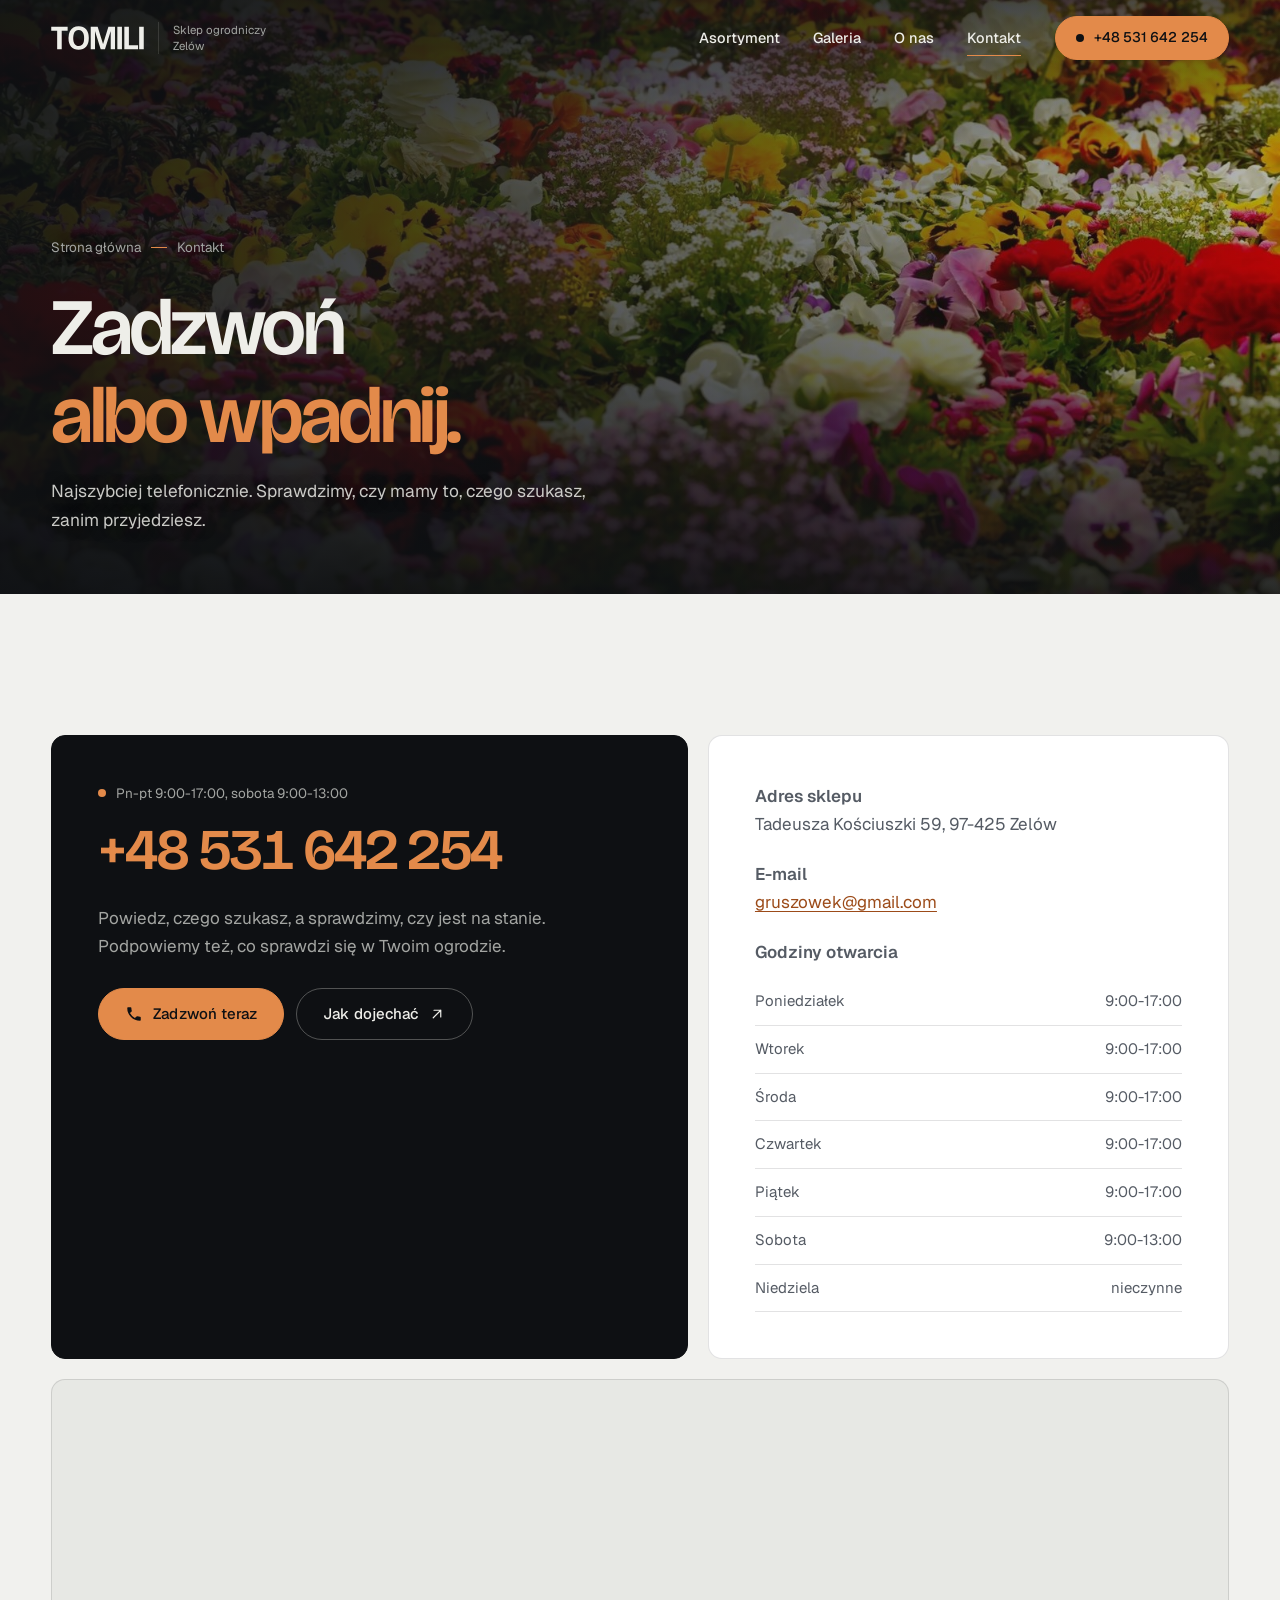
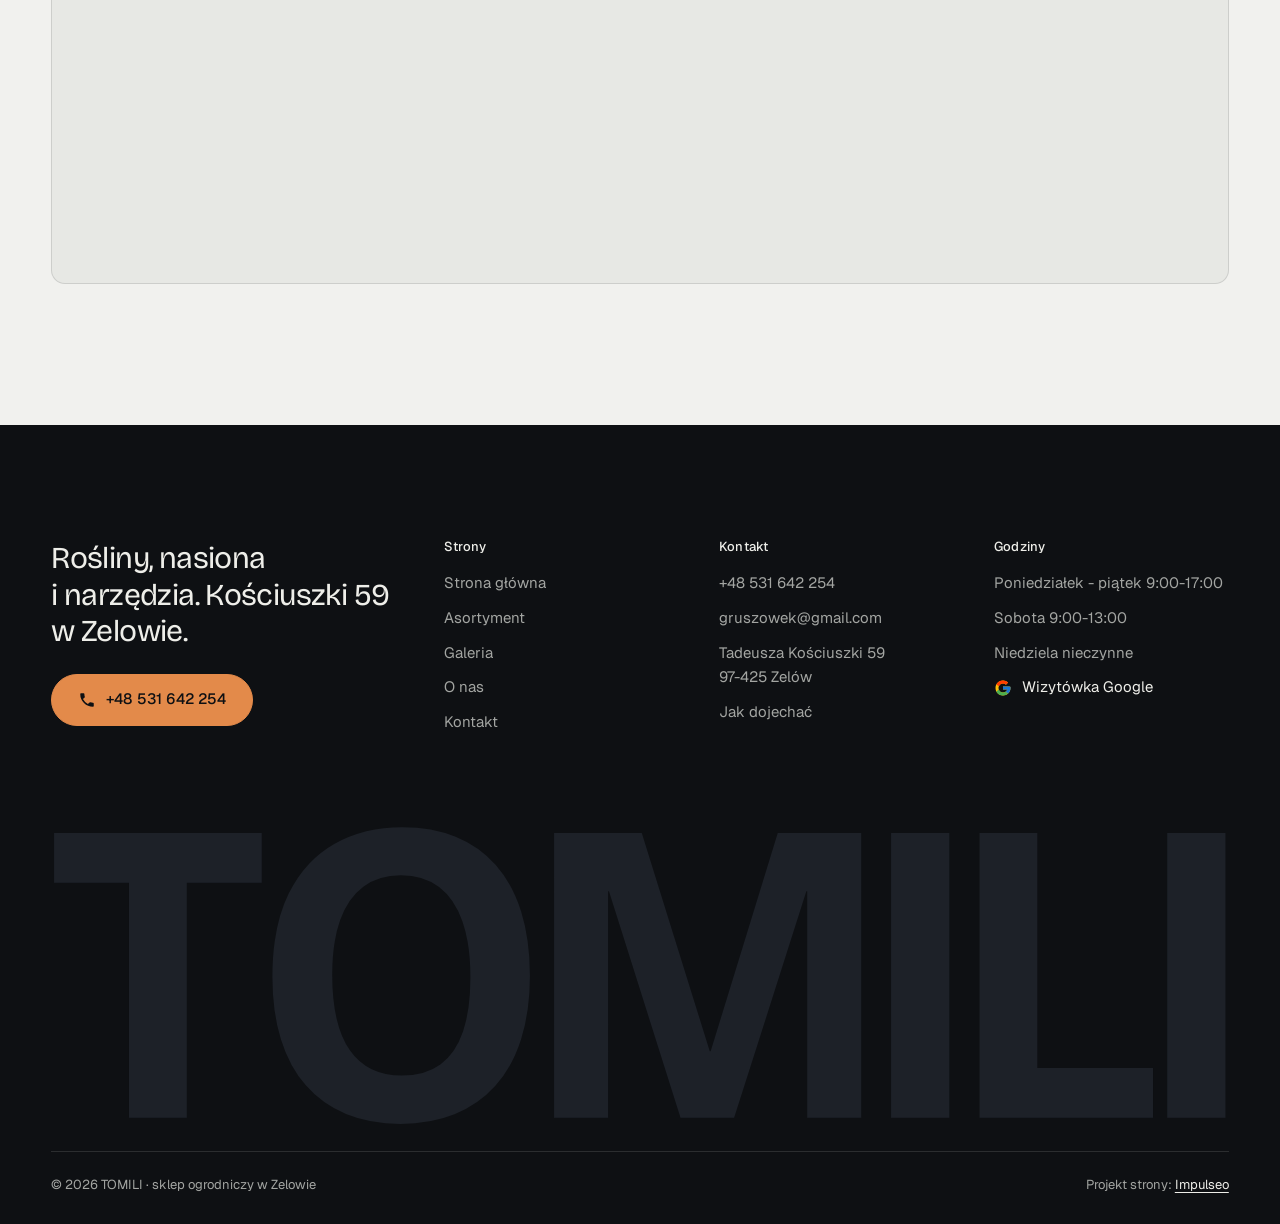
==== commit c15365c1: "[claude-edit][cmt:cb7cc5d1-5bc9-4aaa-a09b-57a53648aa3f] nowy projekt na wzór dema ElMac: grafit + mi" ====
--- a/kontakt.html
+++ b/kontakt.html
@@ -17,103 +17,118 @@
 <meta property="og:image:width" content="1200">
 <meta property="og:image:height" content="630">
 <meta name="twitter:card" content="summary_large_image">
+<meta name="theme-color" content="#0E1013">
+<script>(function(){var d=document.documentElement;d.classList.add('js');try{if(!window.matchMedia('(prefers-reduced-motion: reduce)').matches)d.classList.add('anim');}catch(e){}setTimeout(function(){if(!d.classList.contains('anim-ok'))d.classList.remove('anim');},3500);})();</script>
 <link rel="preconnect" href="https://fonts.googleapis.com">
 <link rel="preconnect" href="https://fonts.gstatic.com" crossorigin>
-<link href="https://fonts.googleapis.com/css2?family=Space+Grotesk:wght@500;600;700&family=DM+Sans:opsz,wght@9..40,400;9..40,500;9..40,600&display=swap" rel="stylesheet">
-<link rel="stylesheet" href="assets/styles.css?v=42284252">
+<link href="https://fonts.googleapis.com/css2?family=Bricolage+Grotesque:opsz,wght@12..96,400..700&family=Geist:wght@400..600&display=swap" rel="stylesheet">
+<link rel="stylesheet" href="assets/styles.css?v=20261106">
+<script src="assets/lenis.min.js?v=1.1.20" defer></script>
+<script src="assets/main.js?v=20261106" defer></script>
+
 </head>
 <body>
-
-<header class="nav">
-  <div class="wrap nav-inner">
-    <a class="brand" href="index.html"><span class="name">TOMILI</span><span class="sub">Zelów</span></a>
-    <nav class="nav-links">
-      <a href="oferta.html">Oferta</a>
-      <a href="realizacje.html">Galeria</a>
-      <a href="o-nas.html">O nas</a>
-      <a href="kontakt.html" class="active" aria-current="page">Kontakt</a>
-      <a href="tel:+48531642254" class="btn btn-accent">Zadzwoń +48 531 642 254</a>
-    </nav>
-    <button class="nav-toggle" aria-label="Menu"><span></span><span></span><span></span></button>
+<a class="skip" href="#tresc">Przejdź do treści</a>
+<header class="site-head">
+<div class="head-in">
+  <a class="brand" href="index.html" aria-label="TOMILI - strona główna">
+    <span class="znak"><svg class="wm" viewBox="7 -681 2729 702" role="img" aria-label="TOMILI"><path pathLength="1" style="--i:0" d="M187.7 0V-660H321.7V0ZM14 -544.7V-660H495.3V-544.7Z"/><path pathLength="1" style="--i:1" d="M816.5 14Q745.9 14 690.7 -8.8Q635.5 -31.6 597.5 -75.3Q559.4 -118.9 539.7 -182.4Q520 -245.9 520 -326.7Q520 -443.7 558.1 -520.4Q596.2 -597.2 664.4 -635.5Q732.5 -673.7 821.4 -673.7Q890.1 -673.7 944.6 -651.7Q999.2 -629.7 1037.7 -586.1Q1076.1 -542.6 1096.5 -478Q1116.9 -413.3 1116.9 -329.1Q1116.9 -246.3 1096.4 -182.1Q1076 -117.9 1036.8 -74.4Q997.7 -30.9 942 -8.4Q886.3 14 816.5 14ZM820.3 -98.2Q874.1 -98.2 909.4 -123.9Q944.6 -149.6 961.8 -200.2Q978.9 -250.7 978.9 -325.3Q978.9 -402.9 960.5 -455.3Q942.1 -507.7 906.4 -535Q870.7 -562.3 817.7 -562.3Q766.3 -562.3 730.7 -535.8Q695.1 -509.4 676.9 -457.9Q658.7 -406.3 658.7 -331.3Q658.7 -273.7 668.9 -229.9Q679.1 -186 699.6 -156.7Q720 -127.4 750.1 -112.8Q780.3 -98.2 820.3 -98.2Z"/><path pathLength="1" style="--i:2" d="M1172.8 0V-660H1376.1L1533.7 -154.2H1535.7L1691.2 -660H1884.7V0H1759.5V-525H1757.5L1590.1 0H1465.9L1300 -525.3H1298V0Z"/><path pathLength="1" style="--i:3" d="M1953.8 0V-660H2088.8V0Z"/><path pathLength="1" style="--i:4" d="M2158.8 0V-660H2292.8V0ZM2187.3 0V-115.3H2560.9V0Z"/><path pathLength="1" style="--i:5" d="M2593.8 0V-660H2728.8V0Z"/></svg></span>
+    <span class="brand-sub">Sklep ogrodniczy<br>Zelów</span>
+  </a>
+  <nav class="nav-links" aria-label="Menu główne">
+    <a class="nl" href="oferta.html">Asortyment</a><a class="nl" href="realizacje.html">Galeria</a><a class="nl" href="o-nas.html">O&nbsp;nas</a><a class="nl" href="kontakt.html" aria-current="page">Kontakt</a>
+    <a class="btn btn-copper nav-cta" href="tel:+48531642254"><span class="live" aria-hidden="true"></span>+48 531 642 254</a>
+  </nav>
+  <button class="burger" type="button" aria-label="Otwórz menu" aria-expanded="false" aria-controls="mnav"><span></span><span></span></button>
+</div>
+</header>
+<div class="mnav" id="mnav">
+  <div class="mnav-in">
+    <a class="ml" href="index.html">Strona główna</a><a class="ml" href="oferta.html">Asortyment</a><a class="ml" href="realizacje.html">Galeria</a><a class="ml" href="o-nas.html">O&nbsp;nas</a><a class="ml" href="kontakt.html" aria-current="page">Kontakt</a>
+    <div class="mnav-foot">
+      <span>Poniedziałek - piątek 9:00-17:00, sobota 9:00-13:00</span>
+      <a class="btn btn-copper" href="tel:+48531642254"><svg class="ico" width="16" height="16" viewBox="0 0 24 24" fill="none" aria-hidden="true"><path d="M6.6 10.8a15.5 15.5 0 0 0 6.6 6.6l2.2-2.2a1 1 0 0 1 1-.24 11.4 11.4 0 0 0 3.6.58 1 1 0 0 1 1 1V20a1 1 0 0 1-1 1A17 17 0 0 1 3 4a1 1 0 0 1 1-1h3.5a1 1 0 0 1 1 1c0 1.25.2 2.46.58 3.6a1 1 0 0 1-.25 1l-2.23 2.2Z" fill="currentColor"/></svg>+48 531 642 254</a>
+    </div>
   </div>
-</header>
-
-<main>
+</div>
+<main id="tresc">
 <section class="pagehead">
-  <img src="img/g9.jpg" alt="TOMILI - zapytaj o towar" width="1600" height="1066" decoding="async">
-  <div class="wrap">
-    <span class="eyebrow">Kontakt</span>
-    <h1>Zapytaj o towar</h1>
-    <p>Odpowiemy na pytania i sprawdzimy, co jest na stanie.</p>
+  <div class="pagehead-media"><img src="img/head-kontakt.jpg" alt="Kolorowa rabata pełna kwiatów" width="1600" height="1066" decoding="async" fetchpriority="high"></div>
+  <div class="ph-in">
+    <p class="crumb up" style="--d:0"><a href="index.html">Strona główna</a><span class="sl" aria-hidden="true"></span>Kontakt</p>
+    <h1><span class="ln"><span class="ln-i" style="--k:0">Zadzwoń</span></span><span class="ln"><span class="ln-i" style="--k:1"><em>albo wpadnij.</em></span></span></h1>
+    <p class="ph-lead up" style="--d:300">Najszybciej telefonicznie. Sprawdzimy, czy mamy to, czego szukasz, zanim przyjedziesz.</p>
   </div>
 </section>
-<section>
-  <div class="wrap contact-grid">
-    <div class="reveal">
-      <span class="eyebrow">Dane kontaktowe</span>
-      <h2 style="margin:var(--space-4) 0 var(--space-6)">TOMILI</h2>
-      <div class="info-list">
-        <div class="info-row"><div class="ic"><svg class="ico-tel" width="16" height="16" viewBox="0 0 24 24" fill="none" aria-hidden="true"><path d="M6.6 10.8a15.5 15.5 0 0 0 6.6 6.6l2.2-2.2a1 1 0 0 1 1-.24 11.4 11.4 0 0 0 3.6.58 1 1 0 0 1 1 1V20a1 1 0 0 1-1 1A17 17 0 0 1 3 4a1 1 0 0 1 1-1h3.5a1 1 0 0 1 1 1c0 1.25.2 2.46.58 3.6a1 1 0 0 1-.25 1l-2.23 2.2Z" fill="currentColor"/></svg></div><div><div class="lbl">Telefon</div><a class="val" href="tel:+48531642254">+48 531 642 254</a></div></div>
-        <div class="info-row"><div class="ic"><svg class="ico-mail" width="16" height="16" viewBox="0 0 24 24" fill="none" aria-hidden="true"><rect x="3.2" y="5.5" width="17.6" height="13" rx="1.6" stroke="currentColor" stroke-width="1.6"/><path d="M4 7l8 6 8-6" stroke="currentColor" stroke-width="1.6" stroke-linecap="round" stroke-linejoin="round"/></svg></div><div><div class="lbl">E-mail</div><a class="val" href="mailto:gruszowek@gmail.com">gruszowek@gmail.com</a></div></div>
-        <div class="info-row"><div class="ic"><svg class="ico-pin" width="16" height="16" viewBox="0 0 24 24" fill="none" aria-hidden="true"><path d="M12 21s7-6.1 7-11.5A7 7 0 0 0 5 9.5C5 14.9 12 21 12 21Z" stroke="currentColor" stroke-width="1.6" fill="none"/><circle cx="12" cy="9.5" r="2.4" fill="currentColor"/></svg></div><div><div class="lbl">Adres</div><div class="val">Tadeusza Kościuszki 59, 97-425 Zelów</div></div></div>
+
+<section class="sec">
+  <div class="wrap">
+    <div class="k-grid">
+      <div class="k-card dark rv">
+        <span class="lbl"><span class="live" aria-hidden="true"></span>Pn-pt 9:00-17:00, sobota 9:00-13:00</span>
+        <a class="k-phone" href="tel:+48531642254">+48 531 642 254</a>
+        <p>Powiedz, czego szukasz, a&nbsp;sprawdzimy, czy jest na stanie. Podpowiemy też, co sprawdzi się w&nbsp;Twoim ogrodzie.</p>
+        <div class="cta-row" style="margin-top:28px">
+          <a class="btn btn-copper" href="tel:+48531642254"><svg class="ico" width="16" height="16" viewBox="0 0 24 24" fill="none" aria-hidden="true"><path d="M6.6 10.8a15.5 15.5 0 0 0 6.6 6.6l2.2-2.2a1 1 0 0 1 1-.24 11.4 11.4 0 0 0 3.6.58 1 1 0 0 1 1 1V20a1 1 0 0 1-1 1A17 17 0 0 1 3 4a1 1 0 0 1 1-1h3.5a1 1 0 0 1 1 1c0 1.25.2 2.46.58 3.6a1 1 0 0 1-.25 1l-2.23 2.2Z" fill="currentColor"/></svg>Zadzwoń teraz</a>
+          <a class="btn btn-ghost" href="https://www.google.com/maps/place/TOMILI/@51.4671884,19.2103248,17z/data=!4m6!3m5!1s0x471a3fef8802860d:0xffffd94359ae5ac!8m2!3d51.4671884!4d19.2103248" target="_blank" rel="noopener">Jak dojechać<svg class="ico" width="18" height="18" viewBox="0 0 24 24" fill="none" stroke="currentColor" stroke-width="1.6" stroke-linecap="round" stroke-linejoin="round" aria-hidden="true"><path d="M7 17 17 7M8 7h9v9"/></svg></a>
+        </div>
+      </div>
+      <div class="k-card rv" style="--d:120">
+        <ul class="k-list bez-ikon">
+          <li><span><b>Adres sklepu</b>Tadeusza Kościuszki 59, 97-425 Zelów</span></li>
+          <li><span><b>E-mail</b><a class="u" href="mailto:gruszowek@gmail.com">gruszowek@gmail.com</a></span></li>
+          <li><span><b>Godziny otwarcia</b>
+            <ul class="hours"><li><span>Poniedziałek</span><span>9:00-17:00</span></li><li><span>Wtorek</span><span>9:00-17:00</span></li><li><span>Środa</span><span>9:00-17:00</span></li><li><span>Czwartek</span><span>9:00-17:00</span></li><li><span>Piątek</span><span>9:00-17:00</span></li><li><span>Sobota</span><span>9:00-13:00</span></li><li><span>Niedziela</span><span>nieczynne</span></li></ul></span></li>
+        </ul>
       </div>
     </div>
-    <div class="reveal">
-      <form class="form" action="https://formsubmit.co/gruszowek@gmail.com" method="POST">
-        <input type="hidden" name="_subject" value="Zapytanie ze strony TOMILI">
-        <input type="hidden" name="_captcha" value="false">
-        <input type="hidden" name="_template" value="table">
-        <div class="fld"><label for="name">Imię / firma</label><input id="name" name="name" type="text" placeholder="np. Jan Kowalski" required></div>
-        <div class="fld"><label for="email">E-mail</label><input id="email" name="email" type="email" placeholder="adres@email.pl" required></div>
-        <div class="fld"><label for="phone">Telefon</label><input id="phone" name="phone" type="tel" placeholder="+48 ..."></div>
-        <div class="fld"><label for="msg">Czego dotyczy zapytanie?</label><textarea id="msg" name="message" placeholder="Napisz krótko, w czym możemy pomóc" required></textarea></div>
-        <button type="submit" class="btn btn-accent" style="width:100%;justify-content:center">Wyślij zapytanie <span class="arr">→</span></button>
-        <p class="note">Wiadomość trafi bezpośrednio do nas. Można też zadzwonić: +48 531 642 254.</p>
-      </form>
+    <div class="map map-lg rv">
+      <iframe title="Mapa dojazdu - TOMILI, Kościuszki 59 w Zelowie" src="https://maps.google.com/maps?q=51.4671884,19.2103248&z=15&output=embed" loading="lazy" referrerpolicy="no-referrer-when-downgrade"></iframe>
     </div>
   </div>
 </section>
-<section style="padding-top:0">
-  <div class="wrap reveal">
-    <iframe class="map" title="TOMILI - Zelów" src="https://maps.google.com/maps?q=51.4671884%2C19.2103248&z=15&output=embed" loading="lazy" referrerpolicy="no-referrer-when-downgrade"></iframe>
-  </div>
-</section>
 </main>
-
-<footer>
+<footer class="site-foot">
   <div class="wrap">
-    <div class="foot-grid">
-      <div class="foot-brand">
-        <div class="name">TOMILI</div>
-        <p>Rośliny, nasiona, nawozy, narzędzia i sprzęt ogrodowy. Wpadnij na Kościuszki 59 w Zelowie albo zadzwoń wcześniej i zapytaj, czy mamy to, czego szukasz.</p>
+    <div class="foot-top">
+      <div>
+        <p class="foot-claim">Rośliny, nasiona i&nbsp;narzędzia. Kościuszki 59 w&nbsp;Zelowie.</p>
+        <a class="btn btn-copper" href="tel:+48531642254"><svg class="ico" width="16" height="16" viewBox="0 0 24 24" fill="none" aria-hidden="true"><path d="M6.6 10.8a15.5 15.5 0 0 0 6.6 6.6l2.2-2.2a1 1 0 0 1 1-.24 11.4 11.4 0 0 0 3.6.58 1 1 0 0 1 1 1V20a1 1 0 0 1-1 1A17 17 0 0 1 3 4a1 1 0 0 1 1-1h3.5a1 1 0 0 1 1 1c0 1.25.2 2.46.58 3.6a1 1 0 0 1-.25 1l-2.23 2.2Z" fill="currentColor"/></svg>+48 531 642 254</a>
       </div>
-      <div class="foot-col">
-        <h4>Nawigacja</h4>
-        <a href="oferta.html">Oferta</a>
-        <a href="realizacje.html">Galeria</a>
-        <a href="o-nas.html">O nas</a>
-        <a href="kontakt.html">Kontakt</a>
+      <div>
+        <h4>Strony</h4>
+        <ul><li><a href="index.html">Strona główna</a></li><li><a href="oferta.html">Asortyment</a></li><li><a href="realizacje.html">Galeria</a></li><li><a href="o-nas.html">O&nbsp;nas</a></li><li><a href="kontakt.html">Kontakt</a></li></ul>
       </div>
-      <div class="foot-col">
+      <div>
         <h4>Kontakt</h4>
-        <a href="tel:+48531642254">+48 531 642 254</a>
-        <a href="mailto:gruszowek@gmail.com">gruszowek@gmail.com</a>
-        <p>Tadeusza Kościuszki 59, 97-425 Zelów</p>
-        <a href="https://www.google.com/maps/place/TOMILI/@51.4671884,19.2103248,17z/data=!4m6!3m5!1s0x471a3fef8802860d:0xffffd94359ae5ac!8m2!3d51.4671884!4d19.2103248" target="_blank" rel="noopener">Jak dojechać →</a>
-      <div class="foot-soc">
-        <a class="soc" href="https://www.google.com/maps/place/TOMILI/@51.4671884,19.2103248,17z/data=!4m6!3m5!1s0x471a3fef8802860d:0xffffd94359ae5ac!8m2!3d51.4671884!4d19.2103248" target="_blank" rel="noopener" aria-label="Google - TOMILI"><svg viewBox="0 0 24 24" aria-hidden="true" focusable="false"><path d="M12.48 10.92v3.28h7.84c-.24 1.84-.853 3.187-1.787 4.133-1.147 1.147-2.933 2.4-6.053 2.4-4.827 0-8.6-3.893-8.6-8.72s3.773-8.72 8.6-8.72c2.6 0 4.507 1.027 5.907 2.347l2.307-2.307C18.747 1.44 16.133 0 12.48 0 5.867 0 .307 5.387.307 12s5.56 12 12.173 12c3.573 0 6.267-1.173 8.373-3.36 2.16-2.16 2.84-5.213 2.84-7.667 0-.76-.053-1.467-.173-2.053H12.48z" fill="currentColor"/></svg></a>
+        <ul>
+          <li><a href="tel:+48531642254">+48 531 642 254</a></li>
+          <li><a href="mailto:gruszowek@gmail.com">gruszowek@gmail.com</a></li>
+          <li>Tadeusza Kościuszki 59<br>97-425 Zelów</li>
+          <li><a href="https://www.google.com/maps/place/TOMILI/@51.4671884,19.2103248,17z/data=!4m6!3m5!1s0x471a3fef8802860d:0xffffd94359ae5ac!8m2!3d51.4671884!4d19.2103248" target="_blank" rel="noopener">Jak dojechać</a></li>
+        </ul>
       </div>
+      <div>
+        <h4>Godziny</h4>
+        <ul>
+          <li>Poniedziałek - piątek 9:00-17:00</li>
+          <li>Sobota 9:00-13:00</li>
+          <li>Niedziela nieczynne</li>
+          <li><a class="soc" href="https://www.google.com/maps/place/TOMILI/@51.4671884,19.2103248,17z/data=!4m6!3m5!1s0x471a3fef8802860d:0xffffd94359ae5ac!8m2!3d51.4671884!4d19.2103248" target="_blank" rel="noopener" aria-label="Wizytówka TOMILI w Google"><svg class="g-logo" viewBox="0 0 48 48" aria-hidden="true"><path fill="#FFC107" d="M43.6 20.5H42V20H24v8h11.3C33.7 32.7 29.2 36 24 36c-6.6 0-12-5.4-12-12s5.4-12 12-12c3.1 0 5.8 1.2 7.9 3.1l5.7-5.7C34 6.1 29.3 4 24 4 12.9 4 4 12.9 4 24s8.9 20 20 20 20-8.9 20-20c0-1.3-.1-2.4-.4-3.5z"/><path fill="#FF3D00" d="m6.3 14.7 6.6 4.8C14.7 15.1 19 12 24 12c3.1 0 5.8 1.2 7.9 3.1l5.7-5.7C34 6.1 29.3 4 24 4 16.3 4 9.7 8.3 6.3 14.7z"/><path fill="#4CAF50" d="M24 44c5.2 0 9.9-2 13.4-5.2l-6.2-5.2A11.9 11.9 0 0 1 24 36c-5.2 0-9.6-3.3-11.3-7.9l-6.5 5C9.5 39.6 16.2 44 24 44z"/><path fill="#1976D2" d="M43.6 20.5H42V20H24v8h11.3a12 12 0 0 1-4.1 5.6l6.2 5.2C37 39.2 44 34 44 24c0-1.3-.1-2.4-.4-3.5z"/></svg>Wizytówka Google</a></li>
+        </ul>
       </div>
     </div>
-    <div class="foot-bot">
-      <span>© 2026 TOMILI</span>
+    <div class="foot-mark" aria-hidden="true"><svg class="wm-foot" viewBox="7 -681 2729 702" aria-hidden="true" focusable="false"><path style="--i:0" d="M187.7 0V-660H321.7V0ZM14 -544.7V-660H495.3V-544.7Z"/><path style="--i:1" d="M816.5 14Q745.9 14 690.7 -8.8Q635.5 -31.6 597.5 -75.3Q559.4 -118.9 539.7 -182.4Q520 -245.9 520 -326.7Q520 -443.7 558.1 -520.4Q596.2 -597.2 664.4 -635.5Q732.5 -673.7 821.4 -673.7Q890.1 -673.7 944.6 -651.7Q999.2 -629.7 1037.7 -586.1Q1076.1 -542.6 1096.5 -478Q1116.9 -413.3 1116.9 -329.1Q1116.9 -246.3 1096.4 -182.1Q1076 -117.9 1036.8 -74.4Q997.7 -30.9 942 -8.4Q886.3 14 816.5 14ZM820.3 -98.2Q874.1 -98.2 909.4 -123.9Q944.6 -149.6 961.8 -200.2Q978.9 -250.7 978.9 -325.3Q978.9 -402.9 960.5 -455.3Q942.1 -507.7 906.4 -535Q870.7 -562.3 817.7 -562.3Q766.3 -562.3 730.7 -535.8Q695.1 -509.4 676.9 -457.9Q658.7 -406.3 658.7 -331.3Q658.7 -273.7 668.9 -229.9Q679.1 -186 699.6 -156.7Q720 -127.4 750.1 -112.8Q780.3 -98.2 820.3 -98.2Z"/><path style="--i:2" d="M1172.8 0V-660H1376.1L1533.7 -154.2H1535.7L1691.2 -660H1884.7V0H1759.5V-525H1757.5L1590.1 0H1465.9L1300 -525.3H1298V0Z"/><path style="--i:3" d="M1953.8 0V-660H2088.8V0Z"/><path style="--i:4" d="M2158.8 0V-660H2292.8V0ZM2187.3 0V-115.3H2560.9V0Z"/><path style="--i:5" d="M2593.8 0V-660H2728.8V0Z"/></svg></div>
+    <div class="foot-bottom">
+      <span>© 2026 TOMILI · sklep ogrodniczy w&nbsp;Zelowie</span>
       <span>Projekt strony: <a class="foot-credit" href="https://impulseo.pl" target="_blank" rel="noopener">Impulseo</a></span>
     </div>
   </div>
 </footer>
-<div class="sticky-call"><a class="sc-call" href="tel:+48531642254"><svg class="ico-tel" width="16" height="16" viewBox="0 0 24 24" fill="none" aria-hidden="true"><path d="M6.6 10.8a15.5 15.5 0 0 0 6.6 6.6l2.2-2.2a1 1 0 0 1 1-.24 11.4 11.4 0 0 0 3.6.58 1 1 0 0 1 1 1V20a1 1 0 0 1-1 1A17 17 0 0 1 3 4a1 1 0 0 1 1-1h3.5a1 1 0 0 1 1 1c0 1.25.2 2.46.58 3.6a1 1 0 0 1-.25 1l-2.23 2.2Z" fill="currentColor"/></svg> Zadzwoń</a><a class="sc-quote" href="kontakt.html">Zadzwoń do sklepu</a></div>
+<div class="sticky-call">
+  <a class="btn btn-copper" href="tel:+48531642254"><svg class="ico" width="16" height="16" viewBox="0 0 24 24" fill="none" aria-hidden="true"><path d="M6.6 10.8a15.5 15.5 0 0 0 6.6 6.6l2.2-2.2a1 1 0 0 1 1-.24 11.4 11.4 0 0 0 3.6.58 1 1 0 0 1 1 1V20a1 1 0 0 1-1 1A17 17 0 0 1 3 4a1 1 0 0 1 1-1h3.5a1 1 0 0 1 1 1c0 1.25.2 2.46.58 3.6a1 1 0 0 1-.25 1l-2.23 2.2Z" fill="currentColor"/></svg>Zadzwoń</a>
+  <a class="btn btn-ghost" href="kontakt.html">Jak dojechać</a>
+</div>
 <div class="demo-wazne" data-do="2026-11-12" data-cykl="3" hidden><svg class="dw-ico" width="13" height="13" viewBox="0 0 24 24" fill="none" aria-hidden="true"><circle cx="12" cy="12" r="8.6" stroke="currentColor" stroke-width="1.8"/><path d="M12 7.2V12l3.3 2" stroke="currentColor" stroke-width="1.8" stroke-linecap="round"/></svg><span class="dw-txt"></span></div>
-
-<script src="assets/main.js"></script>
 </body>
 </html>
--- a/assets/styles.css
+++ b/assets/styles.css
@@ -1,584 +1,444 @@
-/* ============================================================
-   STOLBASZ — premium, architektoniczny B2B fit-out
-   Jasna paleta, zero brązu. System wg premium-web-craft.
-   Projekt strony: Impulseo (impulseo.pl)
-   ============================================================ */
-
+/* TOMILI - sklep ogrodniczy, Zelów. Projekt strony: Impulseo, 11.2026.
+   Układ i ruch na wzór dema ElMac: grafit + miedź (kolor terakotowej donicy).
+   Krój: Bricolage Grotesque + Geist. */
 :root{
-  /* PALETA — jasna, architektoniczna, chłodna */
-  --paper:#F4F6F8;          /* główne tło */
-  --paper-2:#E7EBEF;        /* sekcje alternatywne (chłodny jasny szary) */
-  --paper-3:#E7EBEF;        /* delikatne wypełnienia */
-  --ink:#15212E;            /* tekst główny — chłodny grafit */
-  --ink-soft:#243443;       /* nagłówki drugorzędne */
-  --muted:#6B7785;          /* tekst poboczny */
-  --line:rgba(21,33,46,.12);/* hairline */
-  --accent:#E8A317;         /* stonowany petrol-slate — jedyny akcent */
-  --accent-d:#C9870C;
-  --accent-soft:rgba(232,163,23,.10);
-  --dark:#15212E;           /* sekcje ciemne (stopka/CTA) */
-
-  /* HOVER ZDJĘĆ — JEDEN standard dla całego silnika (decyzja K. 04.08.2026, artefakt z wariantami).
-     AKTUALNE (K.+Szymon 09.08.2026, wybór z artefaktu 6 wariantów): zoom 1.05 przy 1.4s -
-     przy tak długim czasie mocniejszy kadr NIE skacze, tylko „oddycha". Poprzedni standard
-     (1.02 / .55s z 04.08) odbierany jako dynamiczny i szybki.
-     Spoczynek lekko przygaszony, ale TYLKO tam, gdzie jest mysz (@media hover:hover) —
-     na telefonie zdjęcia zostają w pełnej jasności. */
-  --img-zoom:1.05;                   /* K.+Szymon 09.08: wariant F z artefaktu porównawczego */
-  --img-rest:brightness(.95) saturate(.99);
-  --img-hot:brightness(1.06) saturate(1.05);
-  --img-dur:1.4s;                    /* K.+Szymon 09.08 (wariant F): powoli = elegancko */
-  --img-ease:cubic-bezier(.16,.84,.44,1);  /* miękki ogon, efekt „oddychania" */
-
-  /* ODSTĘPY — skala 4/8 */
-  --space-1:4px; --space-2:8px; --space-3:12px; --space-4:16px; --space-5:24px;
-  --space-6:32px; --space-7:48px; --space-8:64px; --space-9:96px; --space-10:128px;
-
-  /* TYPOGRAFIA — fluid clamp() (skala podbita 16.07.2026: większe, czytelniejsze litery — uwaga Adama) */
-  --text-sm:clamp(.9rem,.87rem + .12vw,1rem);
-  --text-base:clamp(1.08rem,1.04rem + .18vw,1.2rem);
-  --text-lg:clamp(1.24rem,1.15rem + .34vw,1.44rem);
-  --text-h3:clamp(1.34rem,1.22rem + .55vw,1.66rem);
-  --text-h2:clamp(2.1rem,1.66rem + 2.1vw,3.1rem);
-  --text-h1:clamp(2.9rem,2.1rem + 4vw,5.1rem);
-
-  /* PROMIENIE — architektoniczne, raczej ostre */
-  --r-sm:3px; --r-md:6px; --r-lg:10px;
-
-  /* RUCH */
-  --ease:cubic-bezier(.25,.46,.45,.94); --dur:.24s;
-
-  /* CIENIE — miękkie, warstwowe */
-  --sh-sm:0 1px 2px rgba(16,24,32,.04), 0 2px 8px rgba(16,24,32,.05);
-  --sh-md:0 2px 6px rgba(16,24,32,.05), 0 12px 28px -8px rgba(16,24,32,.12);
-  --sh-lg:0 6px 14px rgba(16,24,32,.07), 0 26px 56px -18px rgba(16,24,32,.22);
-
-  --hairline:1px solid var(--line);
-
-  --font-display:'Space Grotesk','Inter',sans-serif;
-  --font-body:'DM Sans','Inter',sans-serif;
-}
-
-*{box-sizing:border-box;margin:0;padding:0}
-html{scroll-behavior:smooth}
-body{
-  font-family:var(--font-body);
-  font-size:var(--text-base);
-  line-height:1.65;
-  color:var(--ink);
-  background:var(--paper);
-  -webkit-font-smoothing:antialiased;
-  text-rendering:optimizeLegibility;
-}
-img{max-width:100%;height:auto;display:block}  /* height:auto = width/height z atrybutów trzyma proporcje (TOP#12) */
+  --ink:#0E1013;--ink-2:#15181D;--ink-3:#1D2128;--ink-line:rgba(238,238,233,.13);
+  --paper:#F1F1EE;--paper-2:#E7E8E4;--line:rgba(18,20,24,.12);
+  --text:#121418;--muted:#555B64;
+  --on-dark:#EEEEE9;--on-dark-2:#A3A5A2;
+  --accent:#E38A4A;--accent-d:#9C4B19;--accent-soft:rgba(227,138,74,.14);
+  --paper-3:#FFFFFF;
+  --f-display:"Bricolage Grotesque","Geist",system-ui,sans-serif;
+  --f-body:"Geist",system-ui,-apple-system,"Segoe UI",sans-serif;
+  --expo:cubic-bezier(.16,1,.3,1);--ease:cubic-bezier(.16,.84,.44,1);--in:cubic-bezier(.7,0,.84,0);
+  --wrap:min(1320px, 100% - clamp(40px, 8vw, 128px));
+  --nav-h:76px;
+  --img-zoom:1.05;--img-dur:1.4s;--img-rest:brightness(1);--img-hot:brightness(1.08);
+}
+*,*::before,*::after{box-sizing:border-box}
+html{-webkit-text-size-adjust:100%;background:var(--ink)}
+html.lenis,html.lenis body{height:auto}
+.lenis.lenis-smooth [data-lenis-prevent]{overscroll-behavior:contain}
+.lenis.lenis-stopped{overflow:clip}
+.lenis.lenis-smooth iframe{pointer-events:none}
+body{margin:0;font-family:var(--f-body);font-size:17px;line-height:1.65;color:var(--text);background:var(--paper);-webkit-font-smoothing:antialiased;-moz-osx-font-smoothing:grayscale;overflow-x:clip}
+img{display:block;max-width:100%;height:auto}
 a{color:inherit;text-decoration:none}
-
-.wrap{width:min(92%,1180px);margin-inline:auto}
-section{padding-block:clamp(52px,6.5vw,96px)}
-
-h1,h2,h3{font-family:var(--font-display);font-weight:700;line-height:1.08;letter-spacing:-.02em;color:var(--ink)}
-h1{font-size:var(--text-h1);letter-spacing:-.035em}
-h2{font-size:var(--text-h2);letter-spacing:-.025em}
-h3{font-size:var(--text-h3)}
-/* MIARA — długość wiersza. WCAG 2.2 SC 1.4.8: max 80 znaków; Butterick: 45–90.
-   68ch daje realnie 72–78 znaków polskiego tekstu, czyli z zapasem pod granicą.
-   Wcześniej limit miał TYLKO <p> — <li>, <blockquote> i <dd> nie miały żadnego,
-   i to jedyny powód, dla którego 23 bloki na dwóch oddanych stronach jadą po
-   83–106 znaków w wierszu (pomiar 07.08.2026, bramka `miara`).
-   ⚠️ Listy i definicje ograniczamy TYLKO bez klasy: `ul`/`ol` z klasą to u nas
-   układ (siatki kafli, menu), a nie tekst ciągły — tam miarę wyznacza układ. */
-/* 60ch, nie 68ch (K. 10.08): po zmianie fontów na węższe kroje (DM Sans i spółka)
-   w 68ch mieściło się ~90 znaków - bramka pikselowa słusznie zgłaszała przekroczenie
-   granicy 80. Pomiar na żywej przeglądarce: 60ch = 90 znaków, 53ch = ~78 znaków, czyli normę WCAG 1.4.8. */
-:root{ --miara:53ch }
-p{max-width:min(100%,var(--miara))}
-blockquote,
-ul:not([class])>li, ol:not([class])>li,
-dl:not([class])>dd{max-width:min(100%,var(--miara))}
-
-/* ⚠️ Świadomie BEZ wyjątku `.tile p,.card p,.svc p{max-width:none}`, choć nasuwa się sam:
-   te akapity BYŁY już ograniczone (stare `p{max-width:65ch}`), więc „wyjątek" nie odblokowałby
-   niczego nowego — tylko ROZLUŹNIŁ stan sprzed zmiany na wszystkich demach naraz.
-   `figcaption` żadna z reguł wyżej nie dotyczy, więc też nie potrzebuje zwolnienia. */
-
-/* ŁAMANIE. `balance` wyrównuje długości wierszy w nagłówku, `pretty` pilnuje ostatniego
-   wiersza akapitu, żeby nie został w nim jeden wyraz. Obsługiwane od Chrome 117 /
-   Safari 17.5; starsze przeglądarki po prostu ignorują tę własność.
-   `text-wrap:pretty` nie występowało dotąd ANI RAZ w silniku ani w repo klientów. */
-h1,h2,h3,.lead,.lede{text-wrap:balance}
-p,li,blockquote,dd{text-wrap:pretty}
-
-.eyebrow{
-  font-family:var(--font-body);
-  font-size:var(--text-sm);
-  font-weight:600;
-  letter-spacing:.18em;
-  text-transform:uppercase;
-  color:var(--accent);
-  display:inline-flex;align-items:center;gap:var(--space-3);
-}
-/* flex:none + margin-top = kreska trzyma się PIERWSZEJ linii. Wcześniej align-items:center
-   centrowało ją względem całego bloku i przy zawinięciu (długi kicker typu
-   „…WNĘTRZ · LESZNO · OD 2019") druga linia lądowała z brzydkim wcięciem. */
-.eyebrow{align-items:flex-start}
-.eyebrow>*,.eyebrow{text-wrap:balance}   /* dlugi kicker lamal sie na sierote typu samo „2019" w drugiej linii */
-.eyebrow::before{content:"";width:28px;height:1px;background:var(--accent);display:inline-block;flex:none;margin-top:.62em}
-
-.muted{color:var(--muted)}
-.lead{font-size:var(--text-lg);line-height:1.55;color:var(--ink-soft);max-width:50ch}
-
-/* ---------- BUTTONS ---------- */
-.btn{
-  display:inline-flex;align-items:center;gap:var(--space-2);
-  font-weight:600;font-size:var(--text-sm);letter-spacing:.02em;
-  padding:var(--space-4) var(--space-6);
-  border-radius:var(--r-sm);
-  transition:transform var(--dur) var(--ease),box-shadow var(--dur) var(--ease),background var(--dur) var(--ease);
-  cursor:pointer;border:1px solid transparent;
-}
-.btn-accent{background:var(--accent);color:#fff;box-shadow:var(--sh-sm)}
-.btn-accent:hover{background:var(--accent-d);transform:translateY(-2px);box-shadow:var(--sh-md)}
-.btn-accent:active{transform:translateY(0);box-shadow:var(--sh-sm)}
-.btn-ghost{background:transparent;color:var(--ink);border-color:var(--line)}
-.btn-ghost:hover{border-color:var(--accent);color:var(--accent);transform:translateY(-2px)}
-.btn-light{background:#fff;color:var(--ink);box-shadow:var(--sh-sm)}
-.btn-light:hover{transform:translateY(-2px);box-shadow:var(--sh-md)}
-.btn .arr{transition:transform var(--dur) var(--ease)}
-.btn:hover .arr{transform:translateX(4px)}
-
-/* ---------- NAV ---------- */
-.nav{
-  position:sticky;top:0;z-index:50;
-  background:color-mix(in srgb,var(--paper) 88%,transparent);
-  backdrop-filter:saturate(140%) blur(10px);
-  border-bottom:var(--hairline);
-}
-.nav-inner{display:flex;align-items:center;justify-content:space-between;gap:var(--space-5);height:72px}
-/* ANTY-NACHODZENIE (K. 05.08.2026): długa nazwa firmy + przycisk z pełnym numerem nie mieściły się w pasku
-   i flex ściskał linki PONIŻEJ ich treści - "Kontakt" wchodził na ramkę "Zadzwoń +48 ...". Teraz ustępuje
-   nazwa marki (skrót wielokropkiem), a menu i przycisk nigdy się nie kurczą ani nie zachodzą na siebie. */
-.brand{display:flex;flex-direction:column;line-height:1;min-width:0;flex:0 1 auto}
-.brand .name{font-family:var(--font-display);font-weight:800;font-size:1.35rem;letter-spacing:.04em;white-space:nowrap;overflow:hidden;text-overflow:ellipsis}
-.brand .sub{font-size:.62rem;letter-spacing:.34em;text-transform:uppercase;color:var(--muted);margin-top:5px;white-space:nowrap;overflow:hidden;text-overflow:ellipsis}
-.nav-links{display:flex;align-items:center;gap:var(--space-6);flex:0 0 auto}
-.nav-links a{font-size:var(--text-sm);font-weight:500;color:var(--ink-soft);position:relative;padding-block:4px;white-space:nowrap;transition:color var(--dur) var(--ease)}
-.nav-links a::after{content:"";position:absolute;left:0;bottom:0;width:0;height:1.5px;background:var(--accent);transition:width var(--dur) var(--ease)}
-.nav-links a:hover,.nav-links a.active{color:var(--ink)}
-.nav-links a:hover::after,.nav-links a.active::after{width:100%}
-.nav-links .btn{padding:var(--space-2) var(--space-5)}
-/* przyciski w nav: właściwy kolor (przebij .nav-links a) + bez podkreślenia */
-.nav-links a.btn-accent{color:#fff}
-.nav-links a.btn-ghost,.nav-links a.btn-light{color:var(--ink)}
-/* CTA w pasku: NIE podkreślenie spod linków menu, ale ten sam przelatujący błysk,
-   co na wszystkich innych przyciskach (zgłoszenie K. 13.08.2026 - „na hero jest efekt
-   światła przechodzącego przez przycisk, na navbarze go nie ma, a mają być identyczne").
-   Reguła `.nav-links a::after` jest silniejsza od `.btn::after`, więc trzeba jej
-   geometrię wyzerować i wpisać połysk z nazwy - samo `display:none` gasiło efekt. */
-.nav-links a.btn::after{
-  display:block;content:"";position:absolute;inset:0;z-index:-1;pointer-events:none;
-  width:auto;height:auto;border-radius:inherit;   /* kasuje geometrię podkreślenia (width:0;height:1.5px) */
-  background:linear-gradient(100deg,transparent 32%,rgba(255,255,255,.20) 50%,transparent 68%);
-  translate:-120% 0}
-@media (prefers-reduced-motion:no-preference){
-  .nav-links a.btn:hover::after{translate:120% 0;transition:translate .75s var(--mt-ease,cubic-bezier(.16,.84,.44,1))}
-}
-.nav-toggle{display:none;background:none;border:none;cursor:pointer;flex-direction:column;gap:5px;padding:8px}
-.nav-toggle span{width:24px;height:2px;background:var(--ink);transition:var(--dur)}
-/* Ciasny zakres MIĘDZY menu mobilnym a pełnym pulpitem: zbijamy odstępy i nazwę marki,
-   żeby wszystko zmieściło się naturalnie, zanim w ogóle dojdzie do skracania wielokropkiem. */
-@media(max-width:1280px) and (min-width:921px){
-  .nav-links{gap:var(--space-4)}
-  .nav-links .btn{padding:var(--space-2) var(--space-4)}
-  .brand .name{font-size:1.15rem}
-}
-
-/* ---------- HERO (split) ---------- */
-.hero{position:relative;overflow:hidden;border-bottom:var(--hairline)}
-.hero-grid{display:grid;grid-template-columns:1.05fr .95fr;gap:clamp(24px,4vw,60px);align-items:center;
-  padding-block:clamp(36px,4.5vw,64px)}
-.hero-copy .eyebrow{margin-bottom:var(--space-5)}
-.hero-copy h1{margin-bottom:var(--space-5)}
-.hero-copy .lead{margin-bottom:var(--space-7)}
-.hero-actions{display:flex;flex-wrap:wrap;gap:var(--space-4)}
-.hero-art{position:relative;aspect-ratio:4/3;border-radius:var(--r-lg);overflow:hidden;box-shadow:var(--sh-lg)}
-.hero-art img{width:100%;height:100%;object-fit:cover}
-.hero-art::after{content:"";position:absolute;inset:0;background:linear-gradient(180deg,transparent 55%,rgba(18,24,28,.28))}
-.hero-badge{position:absolute;left:var(--space-5);bottom:var(--space-5);z-index:2;
-  background:rgba(252,252,251,.94);backdrop-filter:blur(4px);
-  border-radius:var(--r-md);padding:var(--space-4) var(--space-5);box-shadow:var(--sh-md);max-width:78%}
-.hero-badge strong{display:block;font-family:var(--font-display);font-size:1rem;letter-spacing:-.01em}
-.hero-badge span{font-size:var(--text-sm);color:var(--muted)}
-
-/* ---------- HERO duży / kinowy (strona główna) ---------- */
-.hero-cine{position:relative;min-height:clamp(560px,82vh,840px);min-height:clamp(560px,82svh,840px);display:flex;align-items:center;overflow:hidden;border-bottom:var(--hairline)}
-.hero-cine>img{position:absolute;inset:0;width:100%;height:100%;object-fit:cover;z-index:0}
-.hero-cine::after{content:"";position:absolute;inset:0;z-index:1;
-  background:linear-gradient(95deg,rgba(13,18,23,.86) 0%,rgba(13,18,23,.64) 32%,rgba(13,18,23,.24) 62%,rgba(13,18,23,.04) 100%)}
-.hero-cine .wrap{position:relative;z-index:2;padding-block:var(--space-8)}
-.hero-cine .hero-copy{max-width:660px}
-.hero-cine .eyebrow{color:#fff;margin-bottom:var(--space-5)}
-.hero-cine .eyebrow::before{background:#fff}
-.hero-cine h1{color:#fff;margin-bottom:var(--space-5);font-size:clamp(2.9rem,2rem + 4.4vw,5.2rem);text-wrap:balance}
-.hero-cine .lead{color:rgba(255,255,255,.92);max-width:48ch;margin-bottom:var(--space-7)}
-.hero-cine .hero-actions{display:flex;flex-wrap:wrap;gap:var(--space-4)}
-/* NISKIE OKNO (laptop z dokiem i paskami przeglądarki ma ~700-780 px wysokości widoku):
-   H1 do 5.2rem + długi lead nie mieściły się i przyciski wypadały POD krawędź ekranu -
-   klient widział stronę bez ani jednego CTA. Skalujemy w dół, zamiast przycinać treść. */
-@media(min-width:821px) and (max-height:820px){
-  .hero-cine{min-height:clamp(520px,94svh,780px)}
-  .hero-cine .wrap{padding-block:var(--space-6)}
-  .hero-cine h1{font-size:clamp(2.2rem,1.5rem + 2.6vw,3.6rem);margin-bottom:var(--space-4)}
-  .hero-cine .eyebrow{margin-bottom:var(--space-4)}
-  .hero-cine .lead{margin-bottom:var(--space-5);max-width:44ch}
-}
-@media(max-width:680px){
-  .hero-cine{min-height:clamp(520px,76vh,640px);min-height:clamp(520px,76svh,640px);align-items:flex-end}
-  .hero-cine::after{background:linear-gradient(0deg,rgba(13,18,23,.9) 6%,rgba(13,18,23,.45) 55%,rgba(13,18,23,.25) 100%)}
-  .hero-cine .wrap{padding-bottom:var(--space-9)}
-  /* TELEFON (~90% oglądających): lead potrafił zająć 8 linii i zepchnąć CTA poza pierwszy ekran.
-     Zwężamy interlinię i skalę - treści nie ucinamy, bo to ona sprzedaje. */
-  .hero-cine .lead{font-size:.98rem;line-height:1.5;margin-bottom:var(--space-5)}
-  .hero-cine .eyebrow{font-size:.72rem;letter-spacing:.13em;margin-bottom:var(--space-4)}
-  .hero-cine .eyebrow::before{width:20px}
-  .hero-cine h1{margin-bottom:var(--space-4)}
-}
-
-/* full-bleed hero variant (podstrony) */
-.pagehead{position:relative;min-height:46vh;min-height:46svh;display:flex;align-items:flex-end;overflow:hidden;border-bottom:var(--hairline)}
-.pagehead img{position:absolute;inset:0;width:100%;height:100%;object-fit:cover}
-/* 10.08.2026 (decyzja K.): mocniejsze przyciemnienie + cień pod tekstem. Bramka mierzyła na
-   nagłówkach podstron 3,38-3,43:1 przy wymaganych 4,5 — jasne zdjęcie (hala, śnieg, niebo)
-   podchodziło pod biały tekst. Zdjęcia klientów są różne, więc kontrast musi dawać WARSTWA,
-   a nie szczęśliwy dobór kadru. */
-.pagehead::after{content:"";position:absolute;inset:0;background:linear-gradient(180deg,rgba(18,24,28,.40),rgba(18,24,28,.76))}
-.pagehead .wrap{position:relative;z-index:2;padding-block:var(--space-9);color:#fff}
-.pagehead h1{color:#fff;max-width:18ch;text-shadow:0 2px 16px rgba(0,0,0,.55)}
-.pagehead .eyebrow{color:#fff}
-.pagehead .eyebrow::before{background:#fff}
-.pagehead p{color:rgba(255,255,255,.92);margin-top:var(--space-4);max-width:54ch;text-shadow:0 1px 12px rgba(0,0,0,.5)}
-
-/* ---------- STRIP (pasek skrótów / liczby) ---------- */
-.strip{background:var(--dark);color:#fff}
-/* PASEK HASEŁ — standard 04.08.2026 (decyzja K.): 5 haseł w JEDNYM rzędzie, tekst WYŚRODKOWANY,
-   węższe marginesy boczne niż reszta strony (pasek ma iść szerzej), równe wysokości kolumn. */
-.strip .wrap{width:min(96%,1440px);display:grid;grid-template-columns:repeat(5,1fr);
-  gap:var(--space-5);padding-block:var(--space-7);align-items:stretch}
-.strip .item .k{font-family:var(--font-display);font-size:clamp(1.05rem,.82rem + .85vw,1.55rem);
-  font-weight:800;letter-spacing:-.02em;color:#fff;line-height:1.18;text-wrap:balance}
-.strip .item .v{font-size:var(--text-sm);color:rgba(255,255,255,.66);margin-top:var(--space-2);line-height:1.4}
-.strip .item{border-left:2px solid var(--accent);padding-inline:var(--space-4);
-  text-align:center;display:flex;flex-direction:column;justify-content:center}
-/* liczba kolumn = liczba haseł, żeby ostatnie nie zostawało samo w drugim rzędzie.
-   Klasę n-N nadaje multipage.py; domyślnie (bez klasy) pasek jest 5-kolumnowy. */
-.strip.n-2 .wrap{grid-template-columns:repeat(2,1fr)}
-.strip.n-3 .wrap{grid-template-columns:repeat(3,1fr)}
-.strip.n-4 .wrap{grid-template-columns:repeat(4,1fr);gap:var(--space-6)}
-.strip.n-4 .item .k{font-size:clamp(1.3rem,1rem + 1.1vw,2rem)}
-.strip.n-6 .wrap{grid-template-columns:repeat(6,1fr);gap:var(--space-4)}
-.strip.n-6 .item .k{font-size:clamp(.98rem,.8rem + .7vw,1.35rem)}
-/* równe łamanie: zamiast "długa linia + jedno słowo" obie linie zbliżonej długości */
-.strip .item .k{text-wrap:balance}
-
-/* ---------- SECTION HEAD ---------- */
-.head{max-width:48rem;margin-bottom:var(--space-8)}
-.head.center{margin-inline:auto;text-align:center}
-.head .eyebrow{margin-bottom:var(--space-4)}
-.head h2{margin-bottom:var(--space-4)}
-.head p{color:var(--muted);font-size:var(--text-lg);line-height:1.55}
-.head.center p{margin-inline:auto}
-
-/* ---------- INTRO SPLIT ---------- */
-.split{display:grid;grid-template-columns:.92fr 1.08fr;gap:clamp(28px,5vw,80px);align-items:center}
-.split.rev{grid-template-columns:1.08fr .92fr}
-.split.rev .split-art{order:-1}
-.split-art{position:relative;aspect-ratio:5/4;border-radius:var(--r-lg);overflow:hidden;box-shadow:var(--sh-lg)}
-.split-art img{width:100%;height:100%;object-fit:cover}
-.split-copy h2{margin-bottom:var(--space-5)}
-.split-copy p+p{margin-top:var(--space-4)}
-.split-copy .btn{margin-top:var(--space-6)}
-
-/* ---------- SERVICES (zakres) ---------- */
-.svc-grid{display:grid;grid-template-columns:repeat(auto-fit,minmax(280px,1fr));gap:var(--space-5)}
-.svc{background:#fff;border:var(--hairline);border-radius:var(--r-md);padding:var(--space-7) var(--space-6);
-  transition:transform var(--dur) var(--ease),box-shadow var(--dur) var(--ease),border-color var(--dur) var(--ease);
-  position:relative;overflow:hidden}
-.svc::before{content:"";position:absolute;left:0;top:0;width:3px;height:0;background:var(--accent);transition:height var(--dur) var(--ease)}
-.svc:hover{transform:translateY(-4px);box-shadow:var(--sh-md);border-color:transparent}
-.svc:hover::before{height:100%}
-.svc .ic{font-family:var(--font-display);font-size:.8rem;font-weight:700;letter-spacing:.12em;color:var(--accent);margin-bottom:var(--space-4)}
-.svc h3{margin-bottom:var(--space-3);font-size:1.22rem}
-.svc p{color:var(--muted);font-size:var(--text-base);line-height:1.6}
-
-/* big detailed service rows */
-.svc-row{display:grid;grid-template-columns:.8fr 1.2fr;gap:clamp(20px,4vw,60px);align-items:center;padding-block:var(--space-8)}
-.svc-row+.svc-row{border-top:var(--hairline)}
-.svc-row.rev{grid-template-columns:1.2fr .8fr}
-/* Naprzemienny układ wierszy oferty: co drugi wiersz ma zdjęcie po PRAWEJ.
-   Było `order:-1` — martwy kod, bo zdjęcie i tak jest pierwszym dzieckiem w HTML,
-   więc wszystkie wiersze wyglądały identycznie (zdjęcie zawsze z lewej), a `rev`
-   zmieniało tylko szerokość kolumn. Znalezione 29.07.2026 przy różnicowaniu kierunków
-   animacji (pomiar pozycji: art.mid 390/502 przy row.mid 756 — zawsze lewa strona). */
-.svc-row.rev .svc-row-art{order:2}
-.svc-row-art{aspect-ratio:4/3;border-radius:var(--r-md);overflow:hidden;box-shadow:var(--sh-md)}
-.svc-row-art img{width:100%;height:100%;object-fit:cover}
-.svc-row h3{font-size:1.5rem;margin-bottom:var(--space-4)}
-.svc-row .num{font-family:var(--font-display);font-size:.85rem;font-weight:700;letter-spacing:.14em;color:var(--accent);display:block;margin-bottom:var(--space-3)}
-.svc-row ul{list-style:none;margin-top:var(--space-4);display:flex;flex-direction:column;gap:var(--space-2)}
-.svc-row li{position:relative;padding-left:var(--space-5);color:var(--muted);font-size:var(--text-base)}
-.svc-row li::before{content:"";position:absolute;left:0;top:.62em;width:8px;height:1px;background:var(--accent)}
-
-/* ---------- GALLERY (realizacje) ---------- */
-.gallery{display:grid;grid-template-columns:repeat(12,1fr);gap:var(--space-4);grid-auto-rows:200px}
-/* GALERIA MASONRY — pionowe zdjęcia (portrety beauty/wellness) bez przycinania: kolumny, height auto */
-.gallery-masonry{column-count:3;column-gap:var(--space-4)}
-@media(max-width:900px){.gallery-masonry{column-count:2}}
-@media(max-width:560px){.gallery-masonry{column-count:1}}
-.gallery-masonry .m-tile{break-inside:avoid;margin:0 0 var(--space-4);padding:0;position:relative;overflow:hidden;border-radius:var(--r-md);border:1px solid var(--line)}
-.gallery-masonry .m-tile img{width:100%;height:auto;display:block}
-.gallery-masonry .m-tile .cap{position:absolute;left:0;right:0;bottom:0;padding:var(--space-4);color:#fff;background:linear-gradient(0deg,rgba(0,0,0,.55),transparent);font-size:var(--text-sm)}
-.gallery-masonry .m-tile .cap small{display:block;font-weight:400;opacity:.78;letter-spacing:.04em;text-transform:uppercase;font-size:.66rem;margin-top:3px}
-.tile{position:relative;overflow:hidden;border-radius:var(--r-md);box-shadow:var(--sh-sm);
-  transition:transform var(--dur) var(--ease),box-shadow var(--dur) var(--ease)}
-.tile img{width:100%;height:100%;object-fit:cover;
-  transition:transform var(--img-dur) var(--img-ease),filter var(--img-dur) var(--img-ease)}
-.tile:hover{box-shadow:var(--sh-md)}
-.tile .cap{position:absolute;left:0;right:0;bottom:0;padding:var(--space-5) var(--space-4) var(--space-4);
-  /* mocniejszy spad + cien pod tekstem: na JASNYCH zdjeciach klienta (biale fronty, sciany)
-     slaby gradient dawal kontrast ~1.5:1 zamiast wymaganych 3.6:1 (bramka wygladu, 10.08.2026) */
-  background:linear-gradient(transparent 10%,rgba(18,24,28,.55) 40%,rgba(18,24,28,.88) 68%,rgba(18,24,28,.99));color:#fff;
-  text-shadow:0 1px 2px rgba(0,0,0,.85),0 2px 10px rgba(0,0,0,.55);
-  font-size:var(--text-sm);font-weight:600;letter-spacing:.01em;
-  opacity:0;transform:translateY(8px);transition:var(--dur) var(--ease)}
-.tile:hover .cap{opacity:1;transform:translateY(0)}
-.tile .cap small{display:block;font-weight:400;opacity:.78;letter-spacing:.04em;text-transform:uppercase;font-size:.66rem;margin-top:3px}
-/* bento spans */
-.t-wide{grid-column:span 6}
-.t-tall{grid-column:span 6;grid-row:span 2}
-.t-std{grid-column:span 6}
-.t-third{grid-column:span 4}
-.t-two3{grid-column:span 8}
-
-/* ---------- TRUST / WIARYGODNOŚĆ ---------- */
-.trust{background:var(--paper-2)}
-.trust-grid{display:grid;grid-template-columns:repeat(auto-fit,minmax(240px,1fr));gap:var(--space-5);margin-top:var(--space-7)}
-.trust-card{background:#fff;border-radius:var(--r-md);padding:var(--space-7) var(--space-6);box-shadow:var(--sh-sm);border-top:3px solid var(--accent)}
-.trust-card .big{font-family:var(--font-display);font-size:clamp(1.8rem,1.3rem + 1.6vw,2.6rem);font-weight:800;letter-spacing:-.02em;color:var(--ink);line-height:1}
-.trust-card h3{font-size:1.12rem;margin:var(--space-3) 0 var(--space-2)}
-.trust-card p{color:var(--muted);font-size:var(--text-base);line-height:1.55}
-
-/* ---------- CTA band ---------- */
-.cta{background:var(--dark);color:#fff;position:relative;overflow:hidden}
-/* telefon w CTA: na ciemnym tle biały (domyślnie), rodziny z JASNYM tłem CTA
-   nadpisują to u siebie - wcześniej kolor siedział w stylu inline i wygrywał z rodziną. */
-.cta .btn-ghost-cta{color:#fff;border-color:rgba(255,255,255,.3)}
-.cta .wrap{display:grid;grid-template-columns:1.4fr .6fr;gap:var(--space-7);align-items:center;position:relative;z-index:2}
-.cta h2{color:#fff;max-width:20ch}
-.cta p{color:rgba(255,255,255,.74);margin-top:var(--space-4)}
-.cta-actions{display:flex;flex-direction:column;gap:var(--space-3);align-items:flex-start}
-.cta::before{content:"";position:absolute;right:-80px;top:-80px;width:360px;height:360px;border-radius:50%;
-  background:radial-gradient(circle,var(--accent-soft),transparent 70%)}
-
-/* ---------- CONTACT ---------- */
-.contact-grid{display:grid;grid-template-columns:.85fr 1.15fr;gap:clamp(28px,4vw,56px);align-items:start}
-.info-list{display:flex;flex-direction:column;gap:var(--space-2)}
-.info-row{display:flex;gap:var(--space-4);align-items:flex-start;padding-block:var(--space-4);border-bottom:var(--hairline)}
-.info-row .ic{flex:none;width:42px;height:42px;display:grid;place-items:center;border-radius:50%;
-  background:var(--accent-soft);color:var(--accent);font-size:1.05rem}
-.info-row .lbl{font-size:.72rem;letter-spacing:.14em;text-transform:uppercase;color:var(--muted)}
-.info-row .val{font-weight:600;font-size:var(--text-base);margin-top:2px}
-.info-row a.val:hover{color:var(--accent)}
-.map{border:none;border-radius:var(--r-lg);box-shadow:var(--sh-md);width:100%;height:100%;min-height:380px;filter:grayscale(.2) contrast(1.02)}
-.form{background:#fff;border:var(--hairline);border-radius:var(--r-lg);padding:clamp(24px,3vw,40px);box-shadow:var(--sh-sm)}
-.form .fld{margin-bottom:var(--space-5)}
-.form label{display:block;font-size:var(--text-sm);font-weight:600;margin-bottom:var(--space-2)}
-.form input,.form textarea{width:100%;font-family:inherit;font-size:var(--text-base);color:var(--ink);
-  padding:var(--space-4);border:var(--hairline);border-radius:var(--r-sm);background:var(--paper);transition:border-color var(--dur)}
-.form input:focus,.form textarea:focus{outline:none;border-color:var(--accent);background:#fff}
-.form textarea{resize:vertical;min-height:120px}
-.form .note{font-size:var(--text-sm);color:var(--muted);margin-top:var(--space-3)}
-
-/* ---------- FOOTER ---------- */
-footer{background:var(--dark);color:#fff;padding-block:var(--space-9) var(--space-6)}
-.foot-grid{display:grid;grid-template-columns:1.4fr 1fr 1fr;gap:var(--space-7);margin-bottom:var(--space-8)}
-.foot-brand .name{font-family:var(--font-display);font-weight:800;font-size:1.4rem;letter-spacing:.04em}
-.foot-brand p{color:rgba(255,255,255,.62);margin-top:var(--space-4);font-size:var(--text-base);max-width:38ch}
-.foot-col h4{font-size:.74rem;letter-spacing:.16em;text-transform:uppercase;color:rgba(255,255,255,.5);margin-bottom:var(--space-4)}
-.foot-col a,.foot-col p{display:block;color:rgba(255,255,255,.82);font-size:var(--text-base);margin-bottom:var(--space-3)}
-.foot-col a:hover{color:#fff}
-.foot-bot{border-top:1px solid rgba(255,255,255,.12);padding-top:var(--space-5);display:flex;justify-content:space-between;flex-wrap:wrap;gap:var(--space-3);
-  font-size:var(--text-sm);color:rgba(255,255,255,.55)}
-.foot-bot a:hover{color:#fff}
-/* Podpis w stopce = klikalny link do impulseo.pl (31.07.2026). Ma być WIDOCZNIE klikalny,
-   ale nie krzyczeć - stąd sam kolor jaśniejszy + delikatne podkreślenie na najeździe. */
-.foot-bot a.foot-credit{color:rgba(255,255,255,.78);text-decoration:none;border-bottom:1px solid rgba(255,255,255,.28)}
-.foot-bot a.foot-credit:hover{color:#fff;border-bottom-color:#fff}
-
-/* ---------- REVEAL ---------- */
-.reveal{opacity:0;transform:translateY(22px);transition:opacity .6s var(--ease),transform .6s var(--ease)}
-.reveal.in{opacity:1;transform:none}
-
-/* ---------- RESPONSIVE ---------- */
-@media(max-width:920px){
-  .hero-grid,.split,.split.rev,.svc-row,.svc-row.rev,.cta .wrap,.contact-grid,.foot-grid{grid-template-columns:1fr}
-  .split.rev .split-art,.svc-row.rev .svc-row-art{order:0}
-  .hero-art{aspect-ratio:16/10;max-height:420px}
-  .strip .wrap,.strip.n-2 .wrap,.strip.n-3 .wrap,.strip.n-4 .wrap,.strip.n-6 .wrap{grid-template-columns:repeat(2,1fr);gap:var(--space-6)}
-  .strip .item .k,.strip.n-6 .item .k{font-size:clamp(1.3rem,1.1rem + 1vw,2rem)}
-  .gallery{grid-auto-rows:180px}
-  .t-wide,.t-tall,.t-std,.t-third,.t-two3{grid-column:span 6}
-  .t-tall{grid-row:span 1}
-  .cta-actions{flex-direction:row;flex-wrap:wrap}
-  .foot-grid{gap:var(--space-6)}
-}
-@media(max-width:680px){
-  .nav-links{position:fixed;inset:72px 0 auto 0;background:var(--paper);flex-direction:column;align-items:stretch;
-    gap:0;padding:var(--space-4) 6%;border-bottom:var(--hairline);box-shadow:var(--sh-md);
-    transform:translateY(-120%);transition:transform var(--dur) var(--ease)}
-  .nav-links.open{transform:translateY(0)}
-  .nav-links a{padding-block:var(--space-4);border-bottom:var(--hairline)}
-  .nav-links .btn{margin-top:var(--space-3);justify-content:center}
-  .nav-toggle{display:flex}
-  .strip .wrap,.strip.n-2 .wrap,.strip.n-3 .wrap,.strip.n-4 .wrap,.strip.n-6 .wrap{grid-template-columns:1fr}
-  .gallery{grid-template-columns:repeat(6,1fr)}
-  .foot-grid{grid-template-columns:1fr}
-}
-@media(prefers-reduced-motion:reduce){
-  /* audyt 09.08 TOP#14: samo skrócenie duration przy animacji INFINITE = stroboskop
-     (pętla .01ms miga ekranem); iteration-count:1 gasi pętlę naprawdę. Pseudoelementy
-     też - tła hero (gastro/studio) animują ::before/img, blanket na * ich nie łapał. */
-  *,*::before,*::after{animation-duration:.01ms!important;animation-iteration-count:1!important;animation-delay:0s!important;transition:none!important}
-  .reveal{opacity:1!important;transform:none!important}
-  html{scroll-behavior:auto}
-}
-
-/* ============================================================
-   PREMIUM LAYER — destylat deep-researchu branż (anty-AI, spokój).
-   Zmienne STOLBASZ (--accent/--ink/--paper/--line/--dark). Ruch ledwo
-   zauważalny, krzywa cubic-bezier(.16,.84,.44,1); prefers-reduced-motion
-   pokryte blanketem wyżej. Karty hairline zamiast cieni = #1 sygnał „nie-AI".
-   ============================================================ */
-
-/* więcej oddechu między sekcjami (liderzy: 110-130px) */
-section{padding-block:clamp(64px,8vw,128px)}
-
-/* 1) Aksamitny reveal — dłuższa, miękka krzywa zamiast „skoku" */
-.reveal{transition:opacity .9s cubic-bezier(.16,.84,.44,1),transform .9s cubic-bezier(.16,.84,.44,1);will-change:opacity,transform}
-/* stagger TYLKO w galerii (tam pozycja = porządek dzieci) */
-.gallery .reveal:nth-child(2){transition-delay:.07s}
-.gallery .reveal:nth-child(3){transition-delay:.14s}
-.gallery .reveal:nth-child(4){transition-delay:.21s}
-.gallery .reveal:nth-child(5){transition-delay:.28s}
-.gallery .reveal:nth-child(6){transition-delay:.35s}
-
-/* 2) Hero STATYCZNY na .hero-cine — Ken Burns CAŁKIEM WYŁĄCZONY 26.06 (3. zgłoszenie Szymona).
-   GENEZA: animowanie scale na <img> hero z teksturami (cegły/framugi) re-samplinguje obraz
-   klatka po klatce → na części ekranów drobne drganie/shimmer = „heroshot się trzęsie".
-   translateY usunięto wcześniej, scale-only + will-change/GPU NIE wystarczyły do GWARANCJI gładkości.
-   Krzysztof zażądał pewności („make sure, że błąd się nie pojawi") > efekt. Zero animacji = 0% drgania.
-   Delikatny zoom zostaje TYLKO w pełnoekranowych hero gastro/studio (hg-bg/hs-bg — tło, inny
-   mechanizm, chwalone, nigdy nie zgłaszane). NIE wracać do KB na .hero-cine bez realnego testu
-   na sprzęcie klienta — to ryzyko regresji „trzęsienia”. */
-/* BEZPIECZNY "wow" na hero = jednorazowy FADE-IN (opacity), nie zoom.
-   opacity nie dotyka bitmapy → gładkie na KAŻDYM zdjęciu/ekranie/GPU, zero ryzyka migotania.
-   Geometryczny ruch (scale/translate) na .hero-cine jest ZAKAZANY (bramka pilnuje). */
-@keyframes heroFade{from{opacity:0}to{opacity:1}}
-.hero-cine>img{transform:none;animation:heroFade 1.1s ease-out both}
-
-/* 3) Akcentowy hairline pod nagłówkiem sekcji, który „rysuje się" przy wejściu */
-.head h2{position:relative;padding-bottom:18px}
-.head h2::after{content:"";position:absolute;left:0;bottom:0;height:1px;width:0;background:var(--accent);transition:width 1s cubic-bezier(.16,.84,.44,1) .15s}
-.head.center h2::after{left:50%;transform:translateX(-50%)}
-.head.reveal.in h2::after,.head.center.reveal.in h2::after{width:54px}
-
-/* 4) Karty HAIRLINE zamiast cieni/zaokrągleń (najmocniejszy anty-AI detal) */
-.svc{background:transparent;border:1px solid var(--line);border-radius:var(--r-sm);box-shadow:none}
-.svc:hover{box-shadow:none;border-color:var(--accent);transform:translateY(-3px)}
-.trust-card{background:transparent;box-shadow:none;border:1px solid var(--line);border-top:2px solid var(--accent);border-radius:var(--r-sm)}
-.tile{box-shadow:none;border-radius:var(--r-sm)}
-.tile:hover{box-shadow:none}
-
-/* 5) Sticky-nav kondensuje się po przewinięciu (sygnał dopracowania) */
-.nav{transition:box-shadow .4s ease,background .4s ease}
-.nav.is-stuck{box-shadow:0 1px 0 var(--line),0 14px 30px -24px rgba(0,0,0,.45)}
-.nav-inner{transition:height .35s var(--ease)}
-.nav.is-stuck .nav-inner{height:60px}
-
-/* 6) MANIFESTO — pełnoekranowy cytat-bohater (zastępuje generyczne „Dlaczego my") */
-.manifesto{background:var(--paper-2);text-align:center}
-.manifesto .wrap{max-width:60rem}
-.manifesto p{font-family:var(--font-display);font-style:italic;font-size:clamp(1.6rem,1rem + 2.4vw,2.8rem);line-height:1.32;color:var(--ink-soft);margin-inline:auto;max-width:26ch;position:relative;padding-top:var(--space-8)}
-.manifesto p::before{content:"";position:absolute;top:0;left:50%;transform:translateX(-50%);width:54px;height:1px;background:var(--accent)}
-.manifesto p span{color:var(--accent);font-style:italic}
-
-/* 7) GATEWAYS — 3 duże bramy-zdjęcia (zamiast paska menu usług) */
-.gateways{display:grid;grid-template-columns:repeat(3,1fr);gap:var(--space-4)}
-.gateway{position:relative;aspect-ratio:3/4;overflow:hidden;border-radius:var(--r-sm);display:block}
-.gateway img{width:100%;height:100%;object-fit:cover;
-  transition:transform var(--img-dur) var(--img-ease),filter var(--img-dur) var(--img-ease)}
-.gateway::after{content:"";position:absolute;inset:0;background:linear-gradient(180deg,transparent 38%,rgba(18,24,28,.74))}
-/* ===== HOVER ZDJĘĆ — jedno miejsce dla WSZYSTKICH kafli ze zdjęciem (K. 04.08.2026) ===== */
-@media(hover:hover){
-  .tile img,.gateway img,.m-tile img{filter:var(--img-rest)}
-  .tile:hover img,
-  .gateway:hover img,
-  .m-tile:hover img{transform:scale(var(--img-zoom));filter:var(--img-hot)}
-}
-.m-tile img{transition:transform var(--img-dur) var(--img-ease),filter var(--img-dur) var(--img-ease)}
-.gateway .g-ttl{position:absolute;left:0;right:0;bottom:0;z-index:2;padding:var(--space-6) var(--space-5);color:#fff;font-family:var(--font-display);font-size:1.45rem;letter-spacing:-.01em;line-height:1.15}
-.gateway .g-ttl small{display:block;font-family:var(--font-body);font-size:var(--text-sm);font-weight:400;opacity:.82;letter-spacing:.03em;margin-top:5px}
-@media(max-width:760px){.gateways{grid-template-columns:1fr}.gateway{aspect-ratio:16/10}}
-
-/* 8) LOGO klienta w nagłówku (gdy podane --logo) */
-/* 52px domyślnie (feedback Bartka 06.07.2026: 40px ginęło, uwaga padła 3x; ~56px sprawdzone na żywym demie anna-borowiec-makeup) */
-.brand-logo{height:64px;width:auto;max-width:300px;object-fit:contain;display:block}
-.nav.is-stuck .brand-logo{height:52px}
-@media(max-width:680px){.brand-logo{height:46px;max-width:210px}}
-
-
-/* === RWD: nagłówki na wąskich ekranach (dodane 17.07.2026 razem z fixem clamp) ===
-   Po przywróceniu działania clamp() dolna granica --text-h1 (2.9rem) rozpychała
-   dokument przy długich polskich słowach na telefonach. Tu ją zjeżdżamy. */
-@media (max-width:560px){
-  :root{
-    --text-h1:clamp(1.9rem, 1.15rem + 4.4vw, 2.7rem);
-    --text-h2:clamp(1.5rem, 1rem + 3vw, 2.1rem);
-  }
-  .hero-cine h1{font-size:clamp(1.9rem, 1.15rem + 4.4vw, 2.7rem)}
-  h1,h2{overflow-wrap:break-word}
-}
-
-/* GODZINY (godziny_grid z briefu) — dzień po lewej, godziny po prawej. Wcześniej BRAK stylu
-   powodował sklejenie "Poniedziałek-Piątek8:00-20:00" (dodane 2026-07-21). Neutralne dla dem bez grafiku. */
-.godz{display:flex;flex-direction:column;gap:2px;max-width:440px;margin-top:8px}
-.godz-row{display:flex;justify-content:space-between;align-items:baseline;gap:24px;padding:10px 0;border-bottom:1px solid var(--line)}
-.godz-row:last-child{border-bottom:0}
-.godz-row b{font-weight:600;color:var(--ink)}
-.godz-row span{color:var(--muted);white-space:nowrap}
-
-/* === FAQ (lekcja 08.08.2026) ===
-   Sekcja faq_klinika() trafia NIE tylko do rodziny „klinika" (multipage.py: także układ FACHOWCY),
-   a style leżały wyłącznie w families/klinika.css — u hydraulika/dekarza FAQ renderowało się jako
-   goła lista <details> z domyślnym trójkącikiem przeglądarki (wpadka: demo Instalatorstwo Gała).
-   Dlatego baza. Rodzina może to nadpisać na wierzchu. */
-.faq-list{max-width:48rem;margin:var(--space-8) auto 0;display:flex;flex-direction:column;gap:var(--space-3)}
-.faq-item{border:1px solid var(--line);border-radius:var(--r-md);background:var(--paper);padding:var(--space-4) var(--space-5)}
-.faq-item summary{font-family:var(--font-display);font-weight:600;color:var(--ink);cursor:pointer;list-style:none;display:flex;justify-content:space-between;gap:1rem}
+p{margin:0 0 1em;max-width:62ch}
+ul,ol{margin:0}
+h1,h2,h3{font-family:var(--f-display);font-weight:600;letter-spacing:-.03em;margin:0;font-variation-settings:"opsz" 96;text-wrap:balance}
+h2 em,h1 em{font-style:normal;color:var(--accent-d)}
+.dark h1 em,.dark h2 em,.dark-2 h2 em,.proces h2 em,.hero h1 em,.pagehead h1 em,.stopklatka h2 em{color:var(--accent)}
+::selection{background:var(--accent);color:var(--ink)}
+:focus-visible{outline:2px solid var(--accent);outline-offset:3px}
+.skip{position:absolute;left:12px;top:-60px;z-index:300;background:var(--accent);color:var(--ink);padding:10px 16px;border-radius:8px;font-weight:500}
+.skip:focus{top:12px}
+.wrap{width:var(--wrap);margin-inline:auto}
+.sec{padding:clamp(88px, 11vw, 168px) 0}
+.dark{background:var(--ink);color:var(--on-dark)}
+.dark-2{background:var(--ink-2);color:var(--on-dark)}
+.paper-2{background:var(--paper-2)}
+.nw{white-space:nowrap}
+.ico{width:18px;height:18px;flex:none}
+
+/* ---------- nagłówki sekcji ---------- */
+.eyebrow{display:inline-flex;align-items:center;gap:12px;font-size:13.5px;font-weight:500;letter-spacing:.01em;color:var(--muted);margin:0 0 24px}
+.eyebrow::before{content:"";width:28px;height:1px;background:var(--accent-d)}
+.dark .eyebrow,.dark-2 .eyebrow,.proces .eyebrow,.stopklatka .eyebrow{color:var(--on-dark-2)}
+.dark .eyebrow::before,.dark-2 .eyebrow::before,.proces .eyebrow::before,.stopklatka .eyebrow::before{background:var(--accent)}
+.h2{font-size:clamp(2.3rem, 1.1rem + 3.6vw, 4.4rem);line-height:1.02}
+.ln{display:block;overflow:hidden;padding:.12em 0 .14em;margin:-.12em 0 -.14em}
+.ln-i{display:block}
+.lead{font-size:1.08rem;color:var(--muted);max-width:52ch}
+.dark .lead,.dark-2 .lead{color:var(--on-dark-2)}
+.sec-head{display:grid;grid-template-columns:minmax(0,1.25fr) minmax(0,.75fr);gap:40px;align-items:end;margin-bottom:clamp(44px, 5vw, 72px)}
+.sec-head .lead{margin:0}
+.sec-head .side{display:flex;flex-direction:column;gap:24px;align-items:flex-start}
+
+/* ---------- przyciski (klocki: jedna reakcja na kursor dla wszystkich) ---------- */
+.btn{position:relative;isolation:isolate;overflow:hidden;display:inline-flex;align-items:center;justify-content:center;gap:10px;min-height:52px;padding:0 26px;border-radius:999px;border:1px solid transparent;font:500 15px/1.1 var(--f-body);letter-spacing:.005em;cursor:pointer;white-space:nowrap;transition:background-color .72s var(--ease),color .72s var(--ease),border-color .72s var(--ease),box-shadow .72s var(--ease)}
+.btn::after,.card::after,.faq-item::after,.op-google::after{content:"";position:absolute;inset:0;z-index:-1;pointer-events:none;background:linear-gradient(105deg,transparent 30%,rgba(255,255,255,.26) 50%,transparent 70%);transform:translateX(-120%);transition:transform .72s var(--ease)}
+.btn-copper{background:var(--accent);color:var(--ink);border-color:var(--accent)}
+.btn-ghost{background:transparent;color:var(--text);border-color:rgba(18,20,24,.22)}
+.dark .btn-ghost,.dark-2 .btn-ghost,.hero .btn-ghost,.stopklatka .btn-ghost,.pagehead .btn-ghost,.site-foot .btn-ghost{color:var(--on-dark);border-color:rgba(238,238,233,.3)}
+.btn .arr{transition:transform .72s var(--ease)}
+@media (hover:hover){
+  .btn:hover,.card:hover,.faq-item:hover,.op-google:hover{background-color:var(--accent-d);color:#fff;border-color:var(--accent-d);box-shadow:0 0 0 4px rgba(227,138,74,.2)}
+  .btn:hover::after,.card:hover::after,.faq-item:hover::after,.op-google:hover::after{transform:translateX(120%)}
+}
+
+/* ---------- pasek nawigacji ---------- */
+.site-head{position:fixed;left:0;right:0;top:0;z-index:100;height:var(--nav-h);color:var(--on-dark);transition:transform .6s var(--expo)}
+.site-head::before{content:"";position:absolute;inset:0;z-index:-1;background-color:rgba(14,16,19,0);border-bottom:1px solid transparent;transition:background-color .5s var(--ease),border-color .5s var(--ease)}
+.site-head.is-scrolled::before{background-color:rgba(14,16,19,.86);border-bottom-color:var(--ink-line);-webkit-backdrop-filter:blur(14px) saturate(140%);backdrop-filter:blur(14px) saturate(140%)}
+.site-head.is-hidden{transform:translateY(-100%)}
+.head-in{width:var(--wrap);height:100%;margin-inline:auto;display:flex;align-items:center;justify-content:space-between;gap:24px}
+.brand{display:flex;align-items:center;gap:14px;flex:none}
+.znak{display:block;width:93px;height:24px}
+.wm{display:block;width:100%;height:100%;overflow:visible}
+.wm path{fill:currentColor}
+.brand-sub{font-size:11.5px;line-height:1.35;color:var(--on-dark-2);padding-left:14px;border-left:1px solid var(--ink-line)}
+.nav-links{display:flex;align-items:center;gap:clamp(20px, 2.6vw, 38px)}
+.nl{position:relative;font-size:14.5px;font-weight:500;padding:8px 0;color:var(--on-dark)}
+.nl::after{content:"";position:absolute;left:0;right:0;bottom:2px;height:1px;background:var(--accent);transform:scaleX(0);transform-origin:right;transition:transform .55s var(--ease)}
+.nl:hover::after,.nl[aria-current="page"]::after{transform:scaleX(1);transform-origin:left}
+.nav-cta{min-height:44px;padding:0 20px;font-size:14px}
+.live{width:8px;height:8px;border-radius:50%;background:var(--accent);flex:none;animation:live 2.4s var(--ease) infinite}
+.btn-copper .live{background:var(--ink)}
+@keyframes live{0%{box-shadow:0 0 0 0 rgba(227,138,74,.55)}70%{box-shadow:0 0 0 10px rgba(227,138,74,0)}100%{box-shadow:0 0 0 0 rgba(227,138,74,0)}}
+.burger{display:none;width:48px;height:48px;border-radius:50%;border:1px solid var(--ink-line);background:transparent;color:var(--on-dark);cursor:pointer;position:relative}
+.burger span{position:absolute;left:15px;right:15px;height:1.5px;background:currentColor;transition:transform .5s var(--expo),top .5s var(--expo)}
+.burger span:nth-child(1){top:19px}
+.burger span:nth-child(2){top:27px}
+.menu-open .burger span:nth-child(1){top:23px;transform:rotate(45deg)}
+.menu-open .burger span:nth-child(2){top:23px;transform:rotate(-45deg)}
+.mnav{position:fixed;inset:0;z-index:99;background:var(--ink);color:var(--on-dark);padding:calc(var(--nav-h) + 32px) 0 32px;display:flex;flex-direction:column;visibility:hidden;clip-path:inset(0 0 100% 0);transition:clip-path .7s var(--expo),visibility 0s .7s}
+.menu-open .mnav{visibility:visible;clip-path:inset(0 0 0 0);transition:clip-path .7s var(--expo)}
+.mnav-in{width:var(--wrap);margin-inline:auto;display:flex;flex-direction:column;height:100%}
+.mnav a.ml{display:block;font-family:var(--f-display);font-size:clamp(2.2rem, 1.2rem + 5vw, 3.2rem);font-weight:600;letter-spacing:-.03em;line-height:1.2;padding:6px 0;border-bottom:1px solid var(--ink-line);transform:translateY(24px);opacity:0;transition:transform .7s var(--expo),opacity .7s var(--expo)}
+.menu-open .mnav a.ml{transform:none;opacity:1}
+.menu-open .mnav a.ml:nth-child(2){transition-delay:.05s}
+.menu-open .mnav a.ml:nth-child(3){transition-delay:.1s}
+.menu-open .mnav a.ml:nth-child(4){transition-delay:.15s}
+.menu-open .mnav a.ml:nth-child(5){transition-delay:.2s}
+.mnav a.ml[aria-current="page"]{color:var(--accent)}
+.mnav-foot{margin-top:auto;padding-top:28px;display:flex;flex-direction:column;gap:14px;color:var(--on-dark-2);font-size:14px}
+.mnav-foot .btn{align-self:flex-start}
+
+/* ---------- ekran wejścia: nazwa TOMILI rysowana linią ---------- */
+.intro{display:none}
+.intro-on body{overflow:hidden}
+.intro-on .intro{display:block;position:fixed;inset:0;z-index:1;background:var(--ink);transform:translateY(0);transition:transform .74s cubic-bezier(.66,0,.24,1)}
+.intro-on .intro::before{content:"";position:absolute;inset:0;background:radial-gradient(60% 50% at 50% 50%,rgba(227,138,74,.08),transparent 70%);opacity:0;transition:opacity .9s var(--ease)}
+.intro-on.intro-gra .intro::before{opacity:1}
+.intro-on .intro::after{content:"";position:absolute;left:0;right:0;bottom:-1px;height:2px;background:linear-gradient(90deg,transparent,var(--accent) 20%,#F7C59B 50%,var(--accent) 80%,transparent);box-shadow:0 0 22px 2px rgba(227,138,74,.55)}
+.intro-on.intro-out .intro{transform:translateY(-101%)}
+.intro-line{position:absolute;left:50%;top:50%;width:var(--i-w,320px);height:1px;margin-top:calc(var(--i-h,90px) * .5 + 26px);transform:translateX(-50%);overflow:hidden}
+.intro-line i{position:absolute;inset:0;background:linear-gradient(90deg,rgba(227,138,74,0),var(--accent) 30%,#F7C59B 70%,rgba(227,138,74,0));transform:scaleX(0);transform-origin:left}
+.intro-on.intro-gra .intro-line i{transform:scaleX(1);transition:transform .62s var(--expo) .42s}
+.intro-meta{position:absolute;left:50%;top:50%;margin-top:calc(var(--i-h,90px) * .5 + 44px);transform:translateX(-50%);font-size:12px;letter-spacing:.14em;color:var(--on-dark-2);white-space:nowrap;opacity:0}
+.intro-on.intro-gra .intro-meta{opacity:1;transition:opacity .5s var(--ease) .7s}
+.intro-on .znak{width:var(--i-baza-w,93px);height:var(--i-baza-h,24px)}
+.intro-on .znak .wm{position:fixed;left:50%;top:50%;z-index:3;width:var(--i-w);height:var(--i-h);max-width:none;transform:translate(-50%,-50%) scale(1.04);transition:transform .9s var(--expo)}
+.intro-on.intro-gra .znak .wm{transform:translate(-50%,-50%) scale(1)}
+.intro-on.intro-out .znak .wm{transform:translate(calc(-50% + var(--i-px)),calc(-50% + var(--i-py))) scale(var(--i-zmniejsz));transition:transform .8s cubic-bezier(.16,.84,.44,1)}
+.intro-on .znak .wm path{fill:var(--on-dark);fill-opacity:0;stroke:var(--accent);stroke-width:1.4px;vector-effect:non-scaling-stroke;stroke-dasharray:1;stroke-dashoffset:1;stroke-linejoin:round}
+.intro-on.intro-gra .znak .wm path{animation:wm-rysuj .7s cubic-bezier(.65,0,.35,1) forwards,wm-zapal .62s linear forwards;animation-delay:calc(var(--i) * 70ms),calc(.42s + var(--i) * 45ms)}
+.intro-on .znak.mierze .wm{position:static;width:100%;height:100%;transform:none;transition:none}
+@keyframes wm-rysuj{to{stroke-dashoffset:0}}
+@keyframes wm-zapal{0%{fill-opacity:0}18%{fill-opacity:.9}26%{fill-opacity:.15}40%{fill-opacity:1}52%{fill-opacity:.55}64%{fill-opacity:1;stroke-opacity:1}100%{fill-opacity:1;stroke-opacity:0}}
+
+/* ---------- odsłanianie przy przewijaniu ---------- */
+.anim .rv{opacity:0;transform:translateY(32px)}
+.anim .rv:not(.rv-done){transition:opacity 1s var(--expo),transform 1.1s var(--expo);transition-delay:calc(var(--d, 0) * 1ms)}
+.anim .rv.is-in{opacity:1;transform:none}
+.anim .rv-h{opacity:1;transform:none}
+.anim .rv-h .ln-i{transform:translateY(108%);transition:transform 1.15s var(--expo);transition-delay:calc(var(--k, 0) * 95ms + var(--d, 0) * 1ms)}
+.anim .rv-h.is-in .ln-i{transform:none}
+.anim .rv-img{opacity:1;transform:none;clip-path:inset(0 0 100% 0)}
+.anim .rv-img:not(.rv-done){transition:clip-path 1.3s var(--expo);transition-delay:calc(var(--d, 0) * 1ms)}
+.anim .rv-img img{scale:1.14;transition:transform var(--img-dur) var(--ease),filter var(--img-dur) var(--ease),scale 1.7s var(--expo)}
+.anim .rv-img.is-in{clip-path:inset(0 0 0 0)}
+.anim .rv-img.is-in img{scale:1}
+
+/* ---------- hero ---------- */
+.hero{position:relative;display:flex;align-items:flex-end;min-height:100vh;min-height:100svh;color:var(--on-dark);background:var(--ink);overflow:hidden}
+.hero-media{position:absolute;inset:0}
+.hero-media img{width:100%;height:100%;object-fit:cover;object-position:60% 50%}
+.hero-media::after{content:"";position:absolute;inset:0;background:linear-gradient(90deg,rgba(14,16,19,.94) 0%,rgba(14,16,19,.82) 32%,rgba(14,16,19,.34) 64%,rgba(14,16,19,.12) 100%),linear-gradient(0deg,rgba(14,16,19,.9) 0%,rgba(14,16,19,0) 42%),linear-gradient(180deg,rgba(14,16,19,.6) 0%,rgba(14,16,19,0) 24%)}
+.hero-in{position:relative;width:var(--wrap);margin-inline:auto;padding:calc(var(--nav-h) + 36px) 0 clamp(24px, 4svh, 44px)}
+.hero-tag{display:inline-flex;align-items:center;gap:12px;font-size:13.5px;color:var(--on-dark);padding:8px 16px 8px 14px;border:1px solid var(--ink-line);border-radius:999px;background:rgba(14,16,19,.35);margin-bottom:clamp(20px, 3.4svh, 34px)}
+.hero-tag .sep{width:1px;height:12px;background:var(--ink-line)}
+.hero-tag .muted{color:var(--on-dark-2)}
+.hero h1{font-size:clamp(2.8rem, min(1.1rem + 5.6vw, 10.8svh), 6.7rem);line-height:.95;letter-spacing:-.045em;font-weight:600;max-width:13ch}
+.hero-lead{font-size:clamp(1rem, .9rem + .4vw, 1.16rem);color:rgba(238,238,233,.84);max-width:50ch;margin:clamp(18px, 3svh, 30px) 0 clamp(22px, 3.6svh, 36px)}
+.hero-ctas{display:flex;flex-wrap:wrap;gap:12px}
+.hero-foot{display:flex;align-items:center;justify-content:space-between;gap:24px;margin-top:clamp(24px, 5svh, 56px);padding-top:20px;border-top:1px solid var(--ink-line);font-size:13.5px;color:var(--on-dark-2)}
+.hero-foot .rate{display:flex;align-items:center;gap:12px}
+.hero-foot .rate b{color:var(--on-dark);font-weight:600}
+.g-logo{width:18px;height:18px;flex:none}
+.stars{display:inline-flex;gap:2px;color:var(--accent)}
+.stars svg{width:14px;height:14px}
+.cue{display:flex;align-items:center;gap:14px;color:var(--on-dark-2)}
+.cue-line{position:relative;width:1px;height:38px;background:var(--ink-line);overflow:hidden}
+.cue-line i{position:absolute;inset:0;background:var(--accent);transform-origin:top;animation:cue 2.2s var(--ease) infinite}
+@keyframes cue{0%{transform:scaleY(0);transform-origin:top}45%{transform:scaleY(1);transform-origin:top}55%{transform:scaleY(1);transform-origin:bottom}100%{transform:scaleY(0);transform-origin:bottom}}
+.anim .hero .ln-i,.anim .pagehead .ln-i{transform:translateY(108%);transition:transform 1.2s var(--expo);transition-delay:calc(var(--k, 0) * 110ms)}
+.anim .hero .up,.anim .pagehead .up{opacity:0;transform:translateY(22px);transition:opacity 1s var(--expo),transform 1.1s var(--expo);transition-delay:calc(var(--d, 0) * 1ms)}
+.anim.hero-go .hero .ln-i,.anim.hero-go .pagehead .ln-i{transform:none}
+.anim.hero-go .hero .up,.anim.hero-go .pagehead .up{opacity:1;transform:none}
+
+/* ---------- pasek haseł ---------- */
+.strip{background:var(--ink-2);color:var(--on-dark);border-top:1px solid var(--ink-line)}
+.strip-in{width:min(96%, 1440px);margin-inline:auto;display:grid;grid-template-columns:repeat(5, minmax(0, 1fr))}
+.strip-it{position:relative;text-align:center;padding:30px 14px}
+.strip-it+.strip-it::before{content:"";position:absolute;left:0;top:30%;bottom:30%;width:1px;background:var(--accent);opacity:.75}
+.strip .k{font-family:var(--f-display);font-size:1.2rem;font-weight:600;letter-spacing:-.015em;line-height:1.25}
+.strip .v{font-size:13px;color:var(--on-dark-2);margin-top:4px}
+
+/* ---------- kafle ze zdjęciem ---------- */
+.tile{position:relative;display:block;overflow:hidden;border-radius:6px;background:var(--ink-3);color:#fff}
+.tile img{width:100%;height:100%;object-fit:cover;filter:var(--img-rest);transition:transform var(--img-dur) var(--ease),filter var(--img-dur) var(--ease),scale 1.7s var(--expo)}
+.tile::after{content:"";position:absolute;inset:0;background:linear-gradient(0deg,rgba(10,11,13,.82) 0%,rgba(10,11,13,.2) 42%,rgba(10,11,13,0) 62%);pointer-events:none}
+.tile-cap{position:absolute;left:0;right:0;bottom:0;z-index:2;padding:clamp(20px, 2.4vw, 30px)}
+.tile-cap h3{font-size:clamp(1.3rem, 1rem + .9vw, 1.7rem);color:#fff;line-height:1.15}
+.tile-cap span{display:block;margin-top:6px;font-size:14px;color:rgba(255,255,255,.8)}
+.tile .go{position:absolute;top:18px;right:18px;z-index:2;width:44px;height:44px;border-radius:50%;border:1px solid rgba(255,255,255,.4);display:grid;place-items:center;color:#fff;background:rgba(14,16,19,.25);transition:background-color .72s var(--ease),border-color .72s var(--ease),color .72s var(--ease)}
+@media (hover:hover){
+  .tile:hover img{transform:scale(var(--img-zoom));filter:var(--img-hot)}
+  .tile:hover .go{background:var(--accent);border-color:var(--accent);color:var(--ink)}
+}
+.tiles-3{display:grid;grid-template-columns:repeat(3, minmax(0, 1fr));gap:20px;align-items:start}
+.tiles-3 .tile{aspect-ratio:3/4}
+.tiles-3 .tile:nth-child(2){margin-top:72px}
+
+/* ---------- o sklepie (strona główna) ---------- */
+.about{display:grid;grid-template-columns:minmax(0, 1fr) minmax(0, 1fr);gap:clamp(40px, 7vw, 120px);align-items:center}
+.fig{position:relative;margin:0;overflow:hidden;border-radius:6px;background:var(--ink-3)}
+.fig img{width:100%;height:100%;object-fit:cover}
+.about .fig{aspect-ratio:4/5}
+.about .fig img{object-position:35% 40%}
+.fig-tag{position:absolute;left:16px;bottom:16px;z-index:2;background:rgba(14,16,19,.74);color:#fff;font-size:12.5px;padding:8px 14px;border-radius:999px}
+.stats{display:grid;grid-template-columns:repeat(3, minmax(0, 1fr));gap:24px;margin:36px 0 40px;padding-top:30px;border-top:1px solid var(--line)}
+.stat b{display:block;font-family:var(--f-display);font-size:clamp(2.4rem, 1.6rem + 2.2vw, 3.6rem);font-weight:600;letter-spacing:-.045em;line-height:1;font-variant-numeric:tabular-nums}
+.stat b small{font-size:.5em;letter-spacing:-.02em;margin-left:4px;color:var(--accent-d)}
+.stat > span{display:block;margin-top:10px;font-size:13.5px;line-height:1.45;color:var(--muted)}
+
+/* ---------- proces: linia, która prowadzi przez kolejne kroki ---------- */
+.proces{background:var(--ink);color:var(--on-dark)}
+.proc-grid{display:grid;grid-template-columns:minmax(0, .9fr) minmax(0, 1.1fr);gap:clamp(40px, 7vw, 120px)}
+.proc-side{position:sticky;top:calc(var(--nav-h) + 56px);align-self:start}
+.proc-count{display:flex;align-items:baseline;gap:12px;margin-top:clamp(36px, 5vw, 64px);font-family:var(--f-display)}
+.proc-count b{font-size:clamp(4rem, 2.6rem + 4vw, 6.6rem);font-weight:500;line-height:.9;letter-spacing:-.06em;color:var(--accent);font-variant-numeric:tabular-nums}
+.proc-count span{font-size:1.1rem;color:var(--on-dark-2)}
+.proc-now{margin-top:16px;padding-top:16px;border-top:1px solid var(--ink-line);max-width:260px;font-size:15px;color:var(--on-dark)}
+.proc-steps{position:relative;padding-left:64px}
+.proc-ol{list-style:none;padding:0;margin:0}
+.wire{position:absolute;left:11px;top:16px;bottom:56px;width:2px;background:var(--ink-line);border-radius:2px}
+.wire i{position:absolute;inset:0;border-radius:2px;background:linear-gradient(180deg,var(--accent),#F5BE93);transform-origin:top;transform:scaleY(var(--p, 0));box-shadow:0 0 16px rgba(227,138,74,.55)}
+.step{position:relative;padding:6px 0 clamp(56px, 7vw, 96px)}
+.step:last-child{padding-bottom:12px}
+.step::before{content:"";position:absolute;left:-60px;top:12px;width:18px;height:18px;border-radius:50%;background:var(--ink);border:2px solid rgba(238,238,233,.22);transition:background-color .6s var(--ease),border-color .6s var(--ease),box-shadow .6s var(--ease)}
+.step.is-live::before{background:var(--accent);border-color:var(--accent);box-shadow:0 0 0 7px rgba(227,138,74,.16)}
+.step .no{font-size:13px;color:var(--on-dark-2);font-variant-numeric:tabular-nums}
+.step h3{font-size:clamp(1.7rem, 1.2rem + 1.4vw, 2.4rem);margin:8px 0 14px;color:rgba(238,238,233,.55);transition:color .6s var(--ease)}
+.step.is-live h3{color:var(--on-dark)}
+.step p{color:var(--on-dark-2);margin:0}
+
+/* ---------- galeria na stronie głównej ---------- */
+.gal-3{display:grid;grid-template-columns:minmax(0, 1.3fr) minmax(0, 1fr);gap:20px}
+.gal-3 .tile:nth-child(1),.gal-3 .tile:nth-child(3){aspect-ratio:16/10}
+.gal-3 .tile:nth-child(2){grid-column:2;grid-row:1 / span 2}
+
+/* ---------- lista usług ---------- */
+.svc-list{display:grid;gap:12px}
+.card{position:relative;isolation:isolate;overflow:hidden;display:grid;grid-template-columns:56px minmax(0, 1fr) minmax(0, 1.25fr) 44px;gap:28px;align-items:center;padding:26px 28px;border:1px solid var(--ink-line);border-radius:14px;color:var(--on-dark);background-color:rgba(255,255,255,0);transition:background-color .72s var(--ease),color .72s var(--ease),border-color .72s var(--ease),box-shadow .72s var(--ease)}
+.card .ic{width:56px;height:56px;border-radius:50%;border:1px solid var(--ink-line);display:grid;place-items:center;color:var(--accent);transition:color .72s var(--ease),border-color .72s var(--ease)}
+.card .ic svg{width:24px;height:24px}
+.card h3{font-size:clamp(1.25rem, 1rem + .7vw, 1.55rem);line-height:1.2}
+.card p{margin:0;color:var(--on-dark-2);font-size:15.5px;line-height:1.55;transition:color .72s var(--ease)}
+.card .go{width:44px;height:44px;border-radius:50%;display:grid;place-items:center;border:1px solid var(--ink-line);transition:border-color .72s var(--ease)}
+@media (hover:hover){
+  .card:hover .ic{color:#fff;border-color:rgba(255,255,255,.4)}
+  .card:hover p{color:rgba(255,255,255,.88)}
+  .card:hover .go{border-color:rgba(255,255,255,.4)}
+}
+
+/* ---------- opinie ---------- */
+.op-meta{display:flex;align-items:center;gap:18px}
+.op-meta .big{font-family:var(--f-display);font-size:clamp(3.4rem, 2.4rem + 2.6vw, 4.6rem);font-weight:600;letter-spacing:-.05em;line-height:1}
+.op-meta .stars svg{width:18px;height:18px}
+.op-meta small{display:block;font-size:13.5px;color:var(--muted);margin-top:6px}
+.op-google{position:relative;isolation:isolate;overflow:hidden;display:inline-flex;align-items:center;gap:10px;min-height:52px;padding:0 24px;border-radius:999px;border:1px solid rgba(18,20,24,.22);background-color:var(--paper-3);color:var(--text);font-size:15px;font-weight:500;transition:background-color .72s var(--ease),color .72s var(--ease),border-color .72s var(--ease),box-shadow .72s var(--ease)}
+.opinie-grid{display:grid;grid-template-columns:minmax(0, 1.25fr) minmax(0, 1fr);gap:20px}
+.op-card{margin:0;display:flex;flex-direction:column;justify-content:space-between;gap:28px;padding:clamp(28px, 3vw, 44px);background:var(--paper-3);border:1px solid var(--line);border-radius:14px}
+.op-card blockquote{margin:0}
+.op-card blockquote p{margin:0;max-width:none}
+.op-card.feat{grid-row:span 2;background:var(--ink);border-color:var(--ink);color:var(--on-dark)}
+.op-card.feat blockquote p{font-family:var(--f-display);font-size:clamp(1.5rem, 1.1rem + 1.2vw, 2.2rem);line-height:1.22;letter-spacing:-.02em;font-weight:500}
+.op-card .q{font-family:var(--f-display);font-size:3.4rem;line-height:.6;color:var(--accent);height:24px}
+.op-card figcaption{display:flex;align-items:center;gap:12px;font-size:14px;color:var(--muted)}
+.op-card.feat figcaption{color:var(--on-dark-2)}
+.op-card figcaption b{display:block;color:var(--text);font-weight:600;font-size:15px}
+.op-card.feat figcaption b{color:var(--on-dark)}
+.av{width:42px;height:42px;border-radius:50%;display:grid;place-items:center;background:var(--accent-soft);color:var(--accent-d);font-weight:600;flex:none}
+.op-card.feat .av{color:var(--accent)}
+.badges{display:flex;align-items:center;gap:clamp(20px, 3vw, 44px);margin-top:20px;padding:24px clamp(24px, 3vw, 40px);background:var(--ink);color:var(--on-dark);border-radius:14px}
+.odz-list{list-style:none;padding:0;display:flex;align-items:center;gap:24px;flex:none}
+.odz img{height:84px;width:auto}
+.badges p{margin:0;color:var(--on-dark-2);font-size:15px}
+.badges p b{display:block;color:var(--on-dark);font-family:var(--f-display);font-size:1.3rem;font-weight:600;letter-spacing:-.02em;margin-bottom:4px}
+
+/* ---------- obszar działania ---------- */
+.area{display:grid;grid-template-columns:minmax(0, 1fr) minmax(0, 1.15fr);gap:clamp(40px, 6vw, 100px);align-items:center}
+.cities{list-style:none;padding:0;margin:32px 0 0;display:flex;flex-wrap:wrap;gap:10px}
+.cities li{display:flex;align-items:center;gap:10px;padding:10px 18px;border:1px solid var(--line);border-radius:999px;font-size:15px;background:var(--paper-3)}
+.cities li::before{content:"";width:7px;height:7px;border-radius:50%;background:var(--accent-d)}
+.cities li.base{background:var(--ink);border-color:var(--ink);color:var(--on-dark)}
+.cities li.base::before{background:var(--accent)}
+.cities li.more{background:transparent;border-style:dashed;color:var(--muted)}
+.map{position:relative;overflow:hidden;border-radius:14px;border:1px solid var(--line);background:var(--paper-2);aspect-ratio:4/3}
+.map iframe{position:absolute;inset:0;width:100%;height:100%;border:0;filter:grayscale(1) contrast(1.06)}
+
+/* ---------- pytania ---------- */
+.faq-wrap{display:grid;grid-template-columns:minmax(0, .8fr) minmax(0, 1.2fr);gap:clamp(40px, 6vw, 100px);align-items:start}
+.faq-side{position:sticky;top:calc(var(--nav-h) + 40px)}
+.faq-item{position:relative;isolation:isolate;overflow:hidden;border:1px solid var(--line);border-radius:14px;background-color:var(--paper-3);color:var(--text);margin-bottom:12px;transition:background-color .72s var(--ease),color .72s var(--ease),border-color .72s var(--ease),box-shadow .72s var(--ease)}
+.faq-item summary{list-style:none;cursor:pointer;position:relative;padding:24px 72px 24px 28px;font-family:var(--f-display);font-size:clamp(1.08rem, 1rem + .3vw, 1.24rem);font-weight:600;letter-spacing:-.015em;line-height:1.35}
 .faq-item summary::-webkit-details-marker{display:none}
-.faq-item summary::after{content:"+";color:var(--accent-d);font-weight:700;font-size:1.2rem;line-height:1}
-.faq-item[open] summary::after{content:"-"}
-.faq-item p{color:var(--ink-soft);font-size:var(--text-base);line-height:1.6;margin:var(--space-3) 0 0}
-
-/* === LICZBA OPINII PRZY SEKCJI OPINII (08.08.2026, wzorzec irismeble.pl, decyzja K.) ===
-   Trzy cytaty bez kontekstu czyta się jak „firma ma trzy opinie". Ta linijka mówi wprost,
-   ile ich jest naprawdę - dane i tak przychodzą z reconu i szły dotąd wyłącznie do hero.
-   Baza, nie rodzina: sekcja opinii renderuje się we WSZYSTKICH układach, a style opinii
-   leżą per rodzina - bez tego u części rodzin linijka byłaby gołym tekstem (ta sama pułapka
-   co z FAQ wyżej). Rodzina może nadpisać na wierzchu. */
-.op-meta{
-  text-align:center;margin:calc(var(--space-3) * -1) 0 var(--space-6);
-  color:var(--muted);font-size:var(--text-base);letter-spacing:.01em;
-}
-.op-meta .ico-star{color:var(--accent-d);margin-right:2px}
+.faq-item summary::after{content:"";position:absolute;right:24px;top:50%;width:32px;height:32px;margin-top:-16px;border-radius:50%;border:1px solid currentColor;opacity:.4}
+.faq-item summary i{position:absolute;right:35px;top:50%;width:10px;height:1.5px;background:currentColor;transition:transform .5s var(--expo)}
+.faq-item summary i:last-child{transform:rotate(90deg)}
+.faq-item[open] summary i:last-child{transform:rotate(0)}
+.faq-a{padding:0 28px 26px;color:var(--muted);transition:color .72s var(--ease)}
+.faq-a p{margin:0}
+@media (hover:hover){.faq-item:hover .faq-a{color:rgba(255,255,255,.88)}}
+
+/* ---------- stopklatka: okno na nieruchome zdjęcie ---------- */
+.stopklatka{position:relative;clip-path:inset(0 0 0 0);min-height:620px;display:flex;align-items:center;color:var(--on-dark);background:var(--ink)}
+.stk-bg{position:fixed;inset:0;z-index:0;background-size:cover;background-position:center 60%}
+.stk-bg::after{content:"";position:absolute;inset:0;background:linear-gradient(90deg,rgba(14,16,19,.92) 0%,rgba(14,16,19,.74) 45%,rgba(14,16,19,.42) 100%)}
+.stk-in{position:relative;z-index:1;width:var(--wrap);margin-inline:auto;padding:clamp(110px, 12vw, 180px) 0}
+.stk-in .lead{color:rgba(238,238,233,.82)}
+.cta-phone{position:relative;display:inline-block;margin:clamp(24px, 3vw, 36px) 0;font-family:var(--f-display);font-size:clamp(2.5rem, 1rem + 5.4vw, 6.4rem);font-weight:600;letter-spacing:-.045em;line-height:1;color:var(--accent);font-variant-numeric:tabular-nums}
+.cta-phone::after{content:"";position:absolute;left:0;right:0;bottom:-8px;height:2px;background:var(--accent);transform:scaleX(0);transform-origin:right;transition:transform .7s var(--ease)}
+.cta-phone:hover::after{transform:scaleX(1);transform-origin:left}
+.cta-row{display:flex;flex-wrap:wrap;gap:12px}
+
+/* ---------- pas kontaktu na końcu podstron ---------- */
+.cta-band{padding:clamp(96px, 11vw, 168px) 0;border-top:1px solid var(--ink-line)}
+.cta-grid{display:grid;grid-template-columns:minmax(0, 1.1fr) minmax(0, .9fr);gap:clamp(40px, 6vw, 96px);align-items:end}
+.cta-band .lead{margin-top:24px}
+.cta-side .lbl,.k-card .lbl{display:flex;align-items:center;gap:10px;font-size:13.5px;color:var(--on-dark-2)}
+.cta-side .cta-phone{font-size:clamp(2.4rem, 1.2rem + 3.6vw, 4.6rem);margin:16px 0 28px}
+
+/* ---------- stopka ---------- */
+.site-foot{position:relative;overflow:hidden;background:var(--ink);color:var(--on-dark-2);padding:clamp(80px, 9vw, 120px) 0 28px;font-size:15px}
+.foot-top{display:grid;grid-template-columns:minmax(0, 1.5fr) repeat(3, minmax(0, 1fr));gap:40px}
+.foot-top h4{margin:0 0 18px;font:500 13px/1 var(--f-body);letter-spacing:.02em;color:var(--on-dark)}
+.foot-top ul{list-style:none;padding:0;display:grid;gap:10px}
+.foot-top a:not(.btn){transition:color .4s var(--ease)}
+.foot-top a:not(.btn):hover{color:var(--accent)}
+.foot-claim{font-family:var(--f-display);font-size:clamp(1.5rem, 1.1rem + 1vw, 2rem);line-height:1.2;letter-spacing:-.02em;color:var(--on-dark);max-width:18ch;margin:0 0 24px}
+.soc{display:inline-flex;align-items:center;gap:10px;color:var(--on-dark)}
+.soc svg{width:18px;height:18px}
+.foot-mark{margin-top:clamp(56px, 7vw, 96px);color:var(--ink-3)}
+.foot-mark svg{display:block;width:100%;height:auto}
+.foot-mark path{fill:currentColor}
+.foot-bottom{display:flex;justify-content:space-between;flex-wrap:wrap;gap:12px 24px;margin-top:24px;padding-top:22px;border-top:1px solid var(--ink-line);font-size:13px}
+.foot-credit{color:var(--on-dark);text-decoration:underline;text-underline-offset:3px}
+
+/* ---------- przyklejony pasek kontaktu (telefon) ---------- */
+.sticky-call{display:none}
+
+/* ---------- nagłówek podstrony ---------- */
+.pagehead{position:relative;display:flex;align-items:flex-end;min-height:66vh;min-height:66svh;color:var(--on-dark);background:var(--ink);overflow:hidden}
+.pagehead-media{position:absolute;inset:0}
+.pagehead-media img{width:100%;height:100%;object-fit:cover}
+.pagehead-media::after{content:"";position:absolute;inset:0;background:linear-gradient(90deg,rgba(14,16,19,.92) 0%,rgba(14,16,19,.7) 45%,rgba(14,16,19,.3) 100%),linear-gradient(0deg,rgba(14,16,19,.85) 0%,rgba(14,16,19,0) 50%),linear-gradient(180deg,rgba(14,16,19,.6) 0%,rgba(14,16,19,0) 26%)}
+.ph-in{position:relative;width:var(--wrap);margin-inline:auto;padding:calc(var(--nav-h) + 56px) 0 clamp(36px, 5vw, 60px)}
+.crumb{display:flex;align-items:center;gap:10px;font-size:13.5px;color:var(--on-dark-2);margin-bottom:22px}
+.crumb a{display:inline-block;padding:8px 0}
+.crumb a:hover{color:var(--accent)}
+.crumb .sl{width:16px;height:1px;background:var(--accent)}
+.pagehead h1{font-size:clamp(2.6rem, 1rem + 5vw, 5.8rem);line-height:.98;letter-spacing:-.045em;max-width:15ch}
+.ph-lead{max-width:52ch;margin:22px 0 0;font-size:1.08rem;color:rgba(238,238,233,.84)}
+.chips{display:flex;flex-wrap:wrap;gap:8px;margin-top:30px}
+.chip{font-size:13.5px;padding:9px 16px;border:1px solid rgba(238,238,233,.24);border-radius:999px;color:var(--on-dark);transition:border-color .5s var(--ease),color .5s var(--ease),background-color .5s var(--ease)}
+.chip:hover{border-color:var(--accent);color:var(--accent);background-color:rgba(14,16,19,.4)}
+
+/* ---------- oferta: usługi naprzemiennie ---------- */
+.svc-block{padding:clamp(72px, 9vw, 136px) 0;scroll-margin-top:calc(var(--nav-h) - 1px)}
+.svc-block+.svc-block{border-top:1px solid var(--line)}
+.svc-row{display:grid;grid-template-columns:minmax(0, 1fr) minmax(0, 1fr);gap:clamp(40px, 7vw, 120px);align-items:center}
+.svc-block.flip .svc-fig{order:2}
+.svc-fig{aspect-ratio:4/3}
+.svc-fig.pion{aspect-ratio:4/5}
+.svc-txt h2{font-size:clamp(2rem, 1.2rem + 2.4vw, 3.4rem);line-height:1.04;margin-bottom:22px}
+.svc-txt p{color:var(--muted)}
+.ticks{list-style:none;padding:0;margin:26px 0 34px;display:grid;gap:12px}
+.ticks li{display:flex;align-items:center;gap:14px;font-weight:500}
+.ticks li::before{content:"";flex:none;width:22px;height:22px;border-radius:50%;background:var(--accent-soft);box-shadow:inset 0 0 0 1px rgba(156,75,25,.35)}
+.ticks li{position:relative}
+.ticks li::after{content:"";position:absolute;left:8px;top:50%;width:5px;height:9px;margin-top:-6px;border-right:1.6px solid var(--accent-d);border-bottom:1.6px solid var(--accent-d);transform:rotate(45deg)}
+.extra-grid{display:grid;grid-template-columns:repeat(4, minmax(0, 1fr));gap:1px;background:var(--ink-line);border:1px solid var(--ink-line);border-radius:14px;overflow:hidden}
+.extra{background:var(--ink-2);padding:32px 28px}
+.extra .ic{color:var(--accent);margin-bottom:22px}
+.extra .ic svg{width:28px;height:28px}
+.extra h3{font-size:1.3rem;margin-bottom:8px}
+.extra p{margin:0;color:var(--on-dark-2);font-size:15px}
+
+/* ---------- realizacje: murowana galeria + podgląd ---------- */
+.masonry{columns:3 300px;column-gap:20px}
+.masonry .tile{break-inside:avoid;margin-bottom:20px;cursor:zoom-in}
+.masonry .tile img{height:auto}
+.lb{position:fixed;inset:0;z-index:300;display:grid;place-items:center;padding:64px 24px;background:rgba(10,11,13,.94);opacity:0;visibility:hidden;transition:opacity .5s var(--expo),visibility 0s .5s}
+.lb.is-open{opacity:1;visibility:visible;transition:opacity .5s var(--expo)}
+.lb figure{margin:0;display:flex;flex-direction:column;align-items:center;transform:scale(.96);transition:transform .7s var(--expo)}
+.lb.is-open figure{transform:none}
+.lb img{max-height:78vh;max-height:78svh;width:auto;max-width:min(92vw, 1400px);border-radius:4px}
+.lb figcaption{margin-top:16px;color:var(--on-dark-2);font-size:14px;text-align:center}
+.lb-btn{position:absolute;width:52px;height:52px;border-radius:50%;border:1px solid rgba(238,238,233,.3);background:rgba(14,16,19,.6);color:var(--on-dark);display:grid;place-items:center;cursor:pointer;transition:border-color .4s var(--ease),color .4s var(--ease)}
+.lb-btn:hover{border-color:var(--accent);color:var(--accent)}
+.lb-x{top:18px;right:18px}
+.lb-prev{left:18px;top:50%;margin-top:-26px}
+.lb-next{right:18px;top:50%;margin-top:-26px}
+
+/* ---------- o nas ---------- */
+.story{display:grid;grid-template-columns:minmax(0, .95fr) minmax(0, 1.05fr);gap:clamp(40px, 7vw, 120px);align-items:start}
+.story .fig{aspect-ratio:3/2;position:sticky;top:calc(var(--nav-h) + 40px)}
+.story-txt p{color:var(--muted)}
+.story-txt p:first-of-type{font-size:1.2rem;color:var(--text)}
+.numbers{display:grid;grid-template-columns:repeat(4, minmax(0, 1fr));gap:1px;background:var(--ink-line);border:1px solid var(--ink-line);border-radius:14px;overflow:hidden}
+.numbers .stat{background:var(--ink);padding:32px 28px}
+.numbers .stat > span{color:var(--on-dark-2)}
+.vals{display:grid;grid-template-columns:repeat(3, minmax(0, 1fr));gap:clamp(24px, 3vw, 48px);margin-top:clamp(56px, 7vw, 96px)}
+.val{padding-top:24px;border-top:1px solid var(--ink-line)}
+.val h3{font-size:1.45rem;margin-bottom:10px}
+.val p{margin:0;color:var(--on-dark-2)}
+
+/* ---------- kontakt ---------- */
+.k-grid{display:grid;grid-template-columns:minmax(0, 1.1fr) minmax(0, .9fr);gap:20px}
+.k-card{border-radius:14px;padding:clamp(28px, 3.6vw, 52px);background:var(--paper-3);border:1px solid var(--line)}
+.k-card.dark{background:var(--ink);border-color:var(--ink)}
+.k-card .lbl{display:flex;align-items:center;gap:10px;font-size:13.5px;color:var(--on-dark-2);margin-bottom:18px}
+.k-phone{display:inline-block;font-family:var(--f-display);font-size:clamp(2.2rem, 1.2rem + 3vw, 3.8rem);font-weight:600;letter-spacing:-.045em;line-height:1;color:var(--accent);margin-bottom:24px;font-variant-numeric:tabular-nums}
+.k-card.dark p{color:var(--on-dark-2)}
+.k-list{list-style:none;padding:0;display:grid;gap:22px}
+.k-list li{display:grid;grid-template-columns:24px 1fr;gap:14px}
+.k-list svg{width:22px;height:22px;color:var(--accent-d);margin-top:2px}
+.k-list b{display:block;font-weight:600}
+.k-list span,.k-list a{color:var(--muted)}
+.k-list a.u{color:var(--accent-d);text-decoration:underline;text-underline-offset:3px}
+.hours{list-style:none;padding:0;margin-top:8px}
+.hours li{display:flex;justify-content:space-between;gap:20px;padding:11px 0;border-bottom:1px solid var(--line);font-size:15px}
+.hours li span:last-child{color:var(--muted)}
+.map-lg{aspect-ratio:21/9;margin-top:20px}
+
+/* ---------- przejście między podstronami ---------- */
+@view-transition{navigation:auto}
+::view-transition-old(root){animation:vt-wyjdz .42s cubic-bezier(.7,0,.84,0) both}
+::view-transition-new(root){animation:vt-wejdz .8s cubic-bezier(.16,1,.3,1) both}
+@keyframes vt-wyjdz{to{opacity:0;transform:translateY(-16px)}}
+@keyframes vt-wejdz{from{opacity:0;transform:translateY(26px)}}
+html:not(.intro-on) .site-head{view-transition-name:naglowek}
+::view-transition-group(naglowek){animation-duration:0s}
+.pt-leave main,.pt-leave .site-foot{opacity:0;transform:translateY(-14px);transition:opacity .32s var(--in),transform .32s var(--in)}
+
+/* ---------- dopasowania TOMILI ---------- */
+.stars svg.off{opacity:.32}
+.card .ic b{font-family:var(--f-display);font-size:15px;font-weight:600;letter-spacing:-.01em;color:var(--accent);transition:color .72s var(--ease)}
+@media (hover:hover){.card:hover .ic b{color:#fff}}
+.opinie-grid.solo{grid-template-columns:minmax(0, 1fr)}
+.opinie-grid.solo .op-card.feat{grid-row:auto}
+.opinie-grid.solo .op-card.feat blockquote p{max-width:34ch}
+.numbers.n3{grid-template-columns:repeat(3, minmax(0, 1fr))}
+.k-list.bez-ikon li{grid-template-columns:minmax(0, 1fr)}
+.k-list .hours{margin-top:12px}
+.card p,.faq-a p{max-width:min(100%, 56ch)}
+.crumb,.ph-lead{text-shadow:0 1px 14px rgba(10,11,13,.55)}
+.sticky-call .btn-ghost{color:var(--on-dark);border-color:rgba(238,238,233,.3)}
+@media (max-width:760px){.numbers.n3{grid-template-columns:minmax(0, 1fr)}}
 
 /* --- licznik ważności DEMA (pomysł K. 09.08) - tylko wersje pokazowe --- */
 .demo-wazne{position:fixed;top:calc(var(--nav-h, 64px) + 14px);right:14px;z-index:95;
@@ -599,1260 +459,65 @@
 .demo-wazne .dw-pilne{color:#FFE0DE}
 @media(max-width:820px){.demo-wazne{top:auto;bottom:70px;right:10px}}
 
-/* --- pasek mini-opinii pod hero (audyt 09.08 TOP#27) - tylko przy realnych recenzjach --- */
-.opinie-mini{padding-block:0;border-bottom:var(--hairline)}
-.opinie-mini .om-row{display:grid;grid-template-columns:repeat(3,1fr);gap:var(--space-6);padding-block:var(--space-5)}
-.opinie-mini .om-item blockquote{font-size:var(--text-sm);color:var(--ink-soft);line-height:1.5;margin:0}
-.opinie-mini .om-autor{display:block;margin-top:var(--space-2);font-size:.78rem;font-weight:600;color:var(--muted);letter-spacing:.04em}
-@media(max-width:820px){.opinie-mini .om-row{grid-template-columns:1fr;gap:var(--space-4)}
-  .opinie-mini .om-item:nth-child(n+3){display:none}}
-
-/* --- AKCENT-TEKST (audyt 09.08 TOP#11/12, decyzja K.) ---------------------------
-   Kolor firmowy jest jasny, dopóki nie musi być literą. --accent zostaje żywy
-   (kreski, przyciski, pasek haseł); litera akcentowa na JASNYM tle bierze
-   --accent-text (dokleja palette_auto; domyślnie accent-d). Tylko color -
-   border/background/pseudo zostają żywe. Ciemna sekcja CTA = wyjątek. */
-:root{--accent-text:var(--accent-d)}
-.eyebrow, .svc .ic, .svc-row .num, .info-row .ic, .info-row a.val:hover,
-.manifesto p span, .faq-item summary::after, .op-meta .ico-star, .op-star,
-.fu-cta, .obszar-list li:hover, .btn-ghost:hover, .nav.nav-solid .brand .sub,
-.proces-os .pc-cur, .os-on .proces-os .proces-line > li.os-done .pno { color:var(--accent-text) }
-.cta .eyebrow { color:var(--accent) }
-
-/* --- dostępność (audyt 09.08 TOP#23, podzbiór bezpieczny) --- */
-html{scroll-padding-top:84px}                       /* kotwice nie chowają się pod sticky-nav */
-:focus-visible{outline:2px solid var(--accent-text);outline-offset:2px}  /* widoczny fokus tylko z klawiatury */
-main{display:block}
-
-/* --- kafelek „Zobacz opinie w Google" (K. 09.08) - znak marki zamiast gołego linku --- */
-.op-meta{text-align:center;max-width:none;margin-inline:auto}
-.op-google{display:inline-flex;align-items:center;gap:.6em;
-  padding:.62em 1.15em;border:1px solid var(--line);border-radius:999px;
-  background:var(--paper);color:var(--ink);font-size:var(--text-sm);font-weight:600;
-  transition:border-color var(--dur) var(--ease),box-shadow var(--dur) var(--ease),transform var(--dur) var(--ease)}
-.op-google .op-g-ico{flex:none}                        /* oficjalny 4-kolorowy znak Google */
-.op-google .arr{transition:transform var(--dur) var(--ease)}
-.op-google:hover{border-color:var(--accent);box-shadow:var(--sh-sm);transform:translateY(-1px)}
-.op-google:hover .arr{transform:translateX(3px)}
-
-/* ============================================================
-   HOVER KART I KAFLI - JEDEN STANDARD DLA WSZYSTKICH RODZIN (K. 10.08:
-   „każde demo ma wyglądać tak premium"). Wcześniej premium-hover miała tylko
-   rodzina fachowców (.fu-row), reszta rodzin renderowała karty bez reakcji.
-   Zasada ta sama: reakcja NATYCHMIAST (0s), gaśnięcie łagodne; ledwie widoczne
-   tło, kreska akcentu z lewej, strzałka rusza. Zero cieni-poduszek.
-   ⛔ Świadomie POMIJAMY kafle ze zdjęciem (.tile/.gateway/.m-tile) - tam działa
-   już zoom 1.05/1.4s i dokładanie ramek by go zabiło.
-   ============================================================ */
-.card, .svc, .gateway-txt, .menu-cat, .prod-card, .pak-card, .faq-item, .obj-tile{
-  position:relative;transition:background .22s ease-out,border-color .22s ease-out}
-.card::before, .menu-cat::before, .prod-card::before, .pak-card::before{
-  content:"";position:absolute;left:0;top:0;bottom:0;width:3px;background:var(--accent);
-  transform:scaleY(0);transform-origin:top;transition:transform .09s ease-out;border-radius:2px}
-@media(hover:hover){
-  .card:hover, .svc:hover, .menu-cat:hover, .prod-card:hover, .pak-card:hover{
-    background:color-mix(in srgb,var(--accent) 9%,transparent);
-    border-color:color-mix(in srgb,var(--accent) 45%,var(--line));
-    transition-duration:0s}
-  .card:hover::before, .menu-cat:hover::before,
-  .prod-card:hover::before, .pak-card:hover::before{transform:scaleY(1)}
-  .card:hover .arr, .svc:hover .arr, .menu-cat:hover .arr{transform:translateX(.3rem)}
-}
-.card .arr, .svc .arr, .menu-cat .arr{display:inline-block;transition:transform .1s ease-out}
-
-/* ============================================================
-   PLAKIETKA OPINII GOOGLE (K. 13.08.2026, wzór od Marcelego)
-   Jedna forma we WSZYSTKICH układach hero (hg/hk/hs/ha/hd/tb/kt) zamiast
-   gołego tekstu „★ Ocena 4,4 w Google · 7 opinii". Cudza ocena to najmocniejszy
-   dowód zaufania na stronie - ma wyglądać jak odznaka, nie jak podpis.
-   Tło i obwódka liczone z KOLORU TEKSTU, więc ta sama plakietka działa na
-   ciemnym zdjęciu (biały napis → jasna mgiełka) i na jasnej sekcji (ciemny
-   napis → delikatny szary). Zero osobnych wariantów do utrzymania.
-   ============================================================ */
-.g-badge{
-  display:inline-flex;align-items:center;gap:.62em;
-  padding:.52em 1em;border-radius:999px;
-  background:color-mix(in srgb,currentColor 8%,transparent);
-  border:1px solid color-mix(in srgb,currentColor 20%,transparent);
-  -webkit-backdrop-filter:blur(6px);backdrop-filter:blur(6px);
-  font-size:.98rem;line-height:1;font-weight:500;letter-spacing:.01em;
-  white-space:nowrap;vertical-align:middle;max-width:100%}
-.g-badge .gb-ico,.g-badge .gb-stars{flex:none}
-.g-badge .gb-ocena{font-weight:700;font-size:1.08em;letter-spacing:.01em}
-.g-badge .gb-txt{opacity:.92}
-@media(max-width:560px){
-  .g-badge{gap:.45em;padding:.45em .8em;font-size:.86rem}
-  .g-badge .gb-stars{width:62px;height:12.4px}
-  .g-badge .gb-ico{width:16px;height:16px}
-}
-
-/* === rodzina: fachowcy === */
-/* ============================================================
-   RODZINA: FACHOWCY (hydraulik/elektryk/remont/brukarstwo/ogrodzenia)
-   Doklejane NA WIERZCH base.css. Dziedziczy paletę/fonty skórki (trade/elektryk).
-   Filozofia: telefon-bohater + zaufanie + „bezpłatna wycena". Spokój, nie krzyk.
-   (count-up i podwójny iframe mapy świadomie pominięte - krytyka blueprintu.)
-   ============================================================ */
-
-/* --- PROCES - oś „jak pracujemy" (podpis rodziny, czego nie ma w meblach) --- */
-.proces{background:var(--paper-2)}
-.proces-line{list-style:none;display:grid;grid-template-columns:repeat(4,1fr);gap:var(--space-5);position:relative;margin:0;padding:0}
-.proces-line li{position:relative;padding-top:var(--space-7)}
-.proces-line li::before{content:"";position:absolute;top:14px;left:0;right:0;height:1px;background:var(--line)}
-.proces-line li:last-child::before{right:50%}
-.proces-line li:first-child::before{left:50%}
-.proces-line li::after{content:"";position:absolute;top:9px;left:calc(50% - 6px);width:11px;height:11px;border-radius:50%;background:var(--accent);box-shadow:0 0 0 4px var(--paper-2)}
-.proces-line .pno{font-family:var(--font-display);font-weight:800;font-size:1.5rem;color:var(--accent);letter-spacing:-.02em;display:block;margin-bottom:var(--space-3);text-align:center}
-.proces-line h3{font-size:1.1rem;margin-bottom:var(--space-2);text-align:center}
-.proces-line p{color:var(--muted);font-size:var(--text-sm);line-height:1.5;text-align:center;max-width:26ch;margin-inline:auto}
-@media(max-width:820px){
-  .proces-line{grid-template-columns:1fr;gap:0}
-  .proces-line li{padding:var(--space-5) 0 var(--space-5) var(--space-7)}
-  .proces-line li::before{left:5px;right:auto;top:0;bottom:0;width:1px;height:auto}
-  .proces-line li:first-child::before,.proces-line li:last-child::before{left:5px;right:auto}
-  .proces-line li::after{top:var(--space-6);left:0}
-  .proces-line .pno,.proces-line h3,.proces-line p{text-align:left;margin-inline:0}
-}
-
-/* --- OBSZAR DZIAŁANIA - lokalność (chipy z REALNEGO miasta, bez drugiego iframe) --- */
-.obszar .head{text-align:center;margin-inline:auto}
-.obszar .head .eyebrow{justify-content:center}
-.obszar-list{list-style:none;display:flex;flex-wrap:wrap;justify-content:center;gap:var(--space-3);margin:0;padding:0;max-width:60rem;margin-inline:auto}
-.obszar-list li{border:1px solid var(--line);border-radius:999px;padding:var(--space-2) var(--space-5);
-  font-size:var(--text-sm);font-weight:600;color:var(--ink-soft);transition:border-color .24s var(--ease),color .24s var(--ease)}
-.obszar-list li:hover{border-color:var(--accent);color:var(--accent)}
-.obszar-list li.is-home{background:var(--accent);border-color:var(--accent);color:#fff}
-
-/* --- STICKY-CALL - dolny pasek mobile (najważniejszy konwerter tej rodziny) --- */
-.sticky-call{display:none}
-@media(max-width:820px){
-  .sticky-call{display:grid;grid-template-columns:1fr 1fr;gap:1px;position:fixed;left:0;right:0;bottom:0;z-index:90;
-    background:var(--line);box-shadow:0 -6px 20px -10px rgba(0,0,0,.4);padding-bottom:env(safe-area-inset-bottom,0px);transition:transform .25s ease,opacity .25s ease}
-  .sticky-call.schowany{transform:translateY(110%);opacity:0;pointer-events:none}
-  .sticky-call a{padding:15px 8px;text-align:center;font-weight:700;font-size:.95rem;letter-spacing:.01em}
-  .sc-call{background:var(--accent);color:#fff}
-  .sc-quote{background:var(--paper);color:var(--ink)}
-  body{padding-bottom:calc(64px + env(safe-area-inset-bottom,0px))}
-}
-
-/* --- Blok „Awaria? Dzwoń” (opcjonalny, hydraulik/elektryk) --- */
-.awaria{background:var(--dark);color:#fff}
-.awaria .wrap{display:flex;flex-wrap:wrap;align-items:center;justify-content:space-between;gap:var(--space-5);padding-block:var(--space-7)}
-.awaria h3{color:#fff;font-size:clamp(1.3rem,1rem + 1.2vw,1.8rem)}
-.awaria p{color:rgba(255,255,255,.72);margin-top:var(--space-2)}
-.awaria .btn-accent{white-space:nowrap}
-
-/* === CERTYFIKATY / CZYM PRACUJEMY (gated: renderuje sie tylko gdy brief poda certy/marki/gwarancja) - mocny lever dla dekarzy === */
-.auto-marki .marki-list{display:flex;flex-wrap:wrap;justify-content:center;gap:clamp(.8rem,2.5vw,1.6rem);list-style:none;margin:var(--space-7) 0 0;padding:0}
-.auto-marki .marki-list li{font-family:var(--font-display);text-transform:uppercase;letter-spacing:.12em;font-weight:600;
-  font-size:clamp(.82rem,1.5vw,1rem);color:var(--ink-soft);padding:.5rem 1rem;border:1px solid var(--line);border-radius:var(--r-sm)}
-.marki-gwar{text-align:center;color:var(--muted);font-size:var(--text-sm);margin-top:var(--space-6)}
-
-/* ============================================================
-   FAZA 3 - OSOBNY UKŁAD FACHOWCY (research wf_e4ed63db + krytyka z policzonym WCAG). Doklejane na wierzch.
-   Tożsamość: ZAUFANIE + DUŻY TELEFON + DOWÓD. Dwublok hero (zdjęcie | lity panel), bezpośrednio, solidnie.
-   ============================================================ */
-
-/* --- P0 KONTRAST: bursztyn jako TEKST na jasnym = 2.0 FAIL (policzone). Naprawy (bursztyn->ciemny tekst / ink). --- */
-.btn-accent{color:#14171c}                                  /* bursztyn + ciemny tekst = 8.28 PASS */
-.sticky-call .sc-call{color:#14171c}                        /* sticky bursztyn + ciemny tekst */
-.obszar-list li.is-home{background:var(--ink);border-color:var(--ink);color:#fff}  /* było bursztyn+biel 2.17 -> ink+biel 16.29 */
-.proces-line .pno{color:var(--ink-soft)}                    /* numery procesu: było bursztyn 2.0 -> ink-soft (czytelne); kropka osi zostaje bursztyn (grafika) */
-
-/* --- Ikona telefonu (uzywana w hero hf-phone-num; nav styluje silnik NAV NOBU) --- */
-.ico-tel{vertical-align:-2px;margin-right:.3em}
-
-/* === HERO FACHOWCY — WARIANT A „PEŁNY EKRAN" (wybór K. 27.07.2026; zastąpił dwublok 46%/54%).
-   Powód zmiany: stary dwublok nie dobijał do końca ekranu (zostawał pusty pas nad promise-bar),
-   zdjęcie było ucięte w wąski pasek, a dowód (ocena/gwarancja) siedział dopiero niżej w trust-bar.
-   Teraz: zdjęcie na pełny ekran + gradient od lewej (tekst czytelny NIE przez wycięty panel,
-   tylko przez policzony overlay), gigant-telefon, dowód w pierwszym ekranie.
-   Zdjęcie zostaje PIERWSZYM dzieckiem sekcji (blur-guard + mobilny fallback). STATYCZNE, bez Ken Burns.
-   Poprzednia wersja: fachowcy.css.bak-20260727-201952-przed-heroA === */
-.hero-fach{position:relative;isolation:isolate;display:flex;align-items:center;
-  min-height:clamp(560px,92vh,900px);min-height:clamp(560px,92svh,900px)}
-.hf-photo{position:absolute;inset:0;width:100%;height:100%;object-fit:cover;display:block;
-  background:var(--dark);z-index:-2}                          /* EAGER, bez animacji (zero janku) */
-/* Gradient trzyma ciemno DO ~62% szerokości, bo dotąd sięga najdłuższa linia tekstu (.hf-inner 46rem).
-   Wcześniejsza wersja jaśniała już od 34% i końcówki linii lądowały na jasnym tle. */
-/* 08.08.2026 (lekcja 2026-08-08-010, K.: „czemu hero jest takie ciemne?"): zasłona rozjaśniona.
-   Poprzednio 0.95→0.26 przykrywało CAŁY kadr i zdjęcie było ledwo widoczne — a lekcja 2026-08-06-004
-   mówi wprost: „nigdy pełne przyciemnienie zdjęcia, zabija kadr". Teraz ciemno tylko POD TEKSTEM
-   (lewa część, gdzie stoi .hf-inner), prawa strona prawie odsłonięta. Czytelność napisów dokłada
-   text-shadow niżej — cień zamiast koca na całym zdjęciu. */
-.hero-fach::after{content:"";position:absolute;inset:0;z-index:-1;
-  background:linear-gradient(102deg,rgba(14,17,21,.86) 0%,rgba(14,17,21,.78) 30%,rgba(14,17,21,.52) 55%,rgba(14,17,21,.2) 78%,rgba(14,17,21,.06) 100%)}
-/* Cień pod napisami hero — pozwala trzymać zasłonę lekką, a tekst nadal czytelny na jaśniejszym kadrze. */
-.hf-kicker,.hf-title,.hf-lead,.hf-phone,.hf-trust{text-shadow:0 1px 2px rgba(0,0,0,.55),0 2px 12px rgba(0,0,0,.35)}
-.hf-panel{width:min(92%,1180px);margin-inline:auto;color:#fff;   /* ta sama miara co .wrap w base.css */
-  padding:clamp(6.5rem,13vh,9rem) 0 clamp(2.6rem,6vh,3.6rem)}
-.hf-inner{max-width:46rem}
-/* Akcent SKÓRKI rozjaśniony do czytelności na ciemnym tle. NIE hardkodować bursztynu:
-   każda skórka ma swój akcent (elektryk=niebieski, dach=czerwony...), a stały kolor rozjeżdżał
-   się z przyciskami. Pierwsza deklaracja = fallback dla przeglądarek bez color-mix.
-   Dwa poziomy, bo WCAG stawia różne progi: --accent-lit dla MAŁEGO tekstu (kicker, próg 4.5:1;
-   62% daje 7.5 na tle hero), --accent-strong dla DUŻEGO (akcent w H1, próg 3:1; 74% daje 6.1
-   i jest wyraźnie widoczny - przy 62% ginął i wyglądał po prostu na biały). Policzone, nie na oko. */
-.hero-fach{--accent-lit:rgba(255,255,255,.92);--accent-strong:rgba(255,255,255,.96)}
-@supports (color:color-mix(in srgb,red,#fff)){
-  .hero-fach{--accent-lit:color-mix(in srgb,var(--accent) 62%,#fff);
-             --accent-strong:color-mix(in srgb,var(--accent) 74%,#fff)}
-}
-.hf-kicker{font-family:var(--font-display);font-weight:700;text-transform:uppercase;letter-spacing:.2em;
-  font-size:clamp(.74rem,1.4vw,.88rem);color:var(--accent-lit);display:flex;align-items:center;gap:.8rem}
-.hf-kicker::before{content:"";width:34px;height:2px;background:var(--accent-lit);flex:none}
-.hf-title{color:#fff;font-family:var(--font-display);font-weight:800;line-height:1.02;letter-spacing:-.022em;
-  font-size:clamp(2.3rem,1.6rem + 3.2vw,4.3rem);margin:var(--space-4) 0 var(--space-4);text-wrap:balance}
-.hf-title em{font-style:normal;color:var(--accent-strong)}        /* druga część H1 = akcent skórki, rozjaśniony */
-.hf-lead{color:rgba(255,255,255,.86);font-size:clamp(1rem,.96rem + .3vw,1.18rem);line-height:1.6;max-width:38rem}
-.hf-phone{display:inline-flex;flex-direction:column;gap:.2rem;margin:var(--space-6) 0 var(--space-5);width:fit-content}
-.hf-phone-lab{font-size:.74rem;text-transform:uppercase;letter-spacing:.18em;color:rgba(255,255,255,.62);font-weight:600}
-.hf-phone-num{font-family:var(--font-display);font-weight:800;color:#fff;font-variant-numeric:tabular-nums;white-space:nowrap;
-  font-size:clamp(2rem,1.5rem + 2.4vw,3.05rem);line-height:1;display:inline-flex;align-items:center}
-.hf-phone-num .ico-tel{width:.7em;height:.7em;color:var(--accent);margin-right:.35em}   /* ikona bursztyn, cyfry białe */
-.hf-phone:hover .hf-phone-num{color:var(--accent-lit)}
-.hf-actions{display:flex;flex-wrap:wrap;gap:var(--space-3)}
-.hf-ghost{color:#fff;border-color:rgba(255,255,255,.5)}
-.hf-trust{margin-top:var(--space-6);padding-top:var(--space-4);border-top:1px solid rgba(255,255,255,.18);
-  color:rgba(255,255,255,.9);font-weight:600;font-size:var(--text-sm);letter-spacing:.01em;max-width:38rem}
-@media(max-width:820px){
-  .hero-fach{min-height:clamp(520px,88svh,760px)}
-  /* 08.08.2026: na telefonie było .72→.95, czyli zdjęcia praktycznie nie było widać. Teraz góra kadru
-     zostaje odsłonięta, ciemnieje dopiero pod tekstem (tekst na telefonie stoi na dole). */
-  .hero-fach::after{background:linear-gradient(178deg,rgba(14,17,21,.28) 0%,rgba(14,17,21,.6) 55%,rgba(14,17,21,.86) 100%)}
-  .hf-panel{padding-top:clamp(5.5rem,16vh,7rem)}
-  .hf-lead{font-size:1rem}
-}
-@media(prefers-reduced-motion:reduce){.hero-fach *{animation:none!important}}
-
-/* === PROMISE BAR: zawsze-obecna sygnatura usługowa (anty recon-collapse) === */
-.fach-promise{background:var(--paper-2);border-bottom:var(--hairline);padding-block:0}
-.fach-promise .wrap{padding-block:var(--space-4)}
-.fp-row{list-style:none;margin:0;padding:0;display:flex;flex-wrap:wrap;justify-content:center;align-items:center;gap:clamp(.6rem,2.4vw,2rem)}
-.fp-row li{font-family:var(--font-display);font-weight:700;text-transform:uppercase;letter-spacing:.08em;
-  font-size:clamp(.72rem,1.3vw,.85rem);color:var(--ink-soft);display:flex;align-items:center}
-.fp-row li:not(:last-child)::after{content:"";width:6px;height:6px;border-radius:50%;background:var(--accent);margin-left:clamp(.6rem,2.4vw,2rem)}
-
-/* === TRUST BAR (gated): jasne pasmo, cyfry INK (NIE bursztyn=2.0 FAIL), bursztyn jako kreska pod liczbą === */
-.trust-bar{background:var(--paper);border-bottom:var(--hairline)}
-.trust-bar .wrap{display:flex;flex-wrap:wrap;align-items:center;justify-content:center;gap:clamp(1rem,3vw,2.6rem);padding-block:var(--space-7)}
-.tb-stats{display:flex;flex-wrap:wrap;gap:clamp(1rem,3vw,2.6rem)}
-.tb-stat{display:flex;flex-direction:column;align-items:center;text-align:center;padding-bottom:var(--space-2);border-bottom:3px solid var(--accent)}
-.tb-num{font-family:var(--font-display);font-weight:800;font-size:clamp(2rem,3vw,2.8rem);line-height:1;color:var(--ink);font-variant-numeric:tabular-nums}
-.tb-lab{font-size:.74rem;text-transform:uppercase;letter-spacing:.08em;color:var(--muted);margin-top:.3rem}
-.tb-google{font-weight:700;color:var(--ink);font-size:var(--text-base);background:var(--paper-2);border:var(--hairline);border-radius:999px;padding:.5rem 1.1rem;font-variant-numeric:tabular-nums}
-.tb-seal{font-family:var(--font-display);font-weight:700;text-transform:uppercase;letter-spacing:.06em;font-size:.85rem;
-  color:var(--ink);border:1px solid var(--accent);border-radius:var(--r-sm);padding:.5rem 1rem}
-
-/* === LISTA USŁUG (zamiast bram-nastrojowych): konkret "co + zakres + wycena" === */
-.fach-uslugi .fu-list{list-style:none;margin:var(--space-8) 0 0;padding:0;display:flex;flex-direction:column}
-.fu-row{display:grid;grid-template-columns:minmax(11rem,1fr) 2fr auto;gap:clamp(1rem,3vw,2.5rem);align-items:center;
-  padding-block:var(--space-5);border-top:1px solid var(--line)}
-.fu-row:last-child{border-bottom:1px solid var(--line)}
-.fu-name{font-family:var(--font-display);font-weight:700;font-size:1.15rem;color:var(--ink)}
-.fu-desc{color:var(--muted);font-size:var(--text-sm);line-height:1.55}
-.fu-cta{font-weight:700;font-size:var(--text-sm);color:var(--accent-text);white-space:nowrap}
-.fu-cta .arr{display:inline-block;transition:transform .1s ease-out}
-
-/* HOVER WIERSZA USŁUGI (K. 09.08: „żeby więcej się działo, ale nie do przesady").
-   Cały wiersz jest linkiem, więc reaguje CAŁY: ledwo widoczne rozjaśnienie tła, nazwa
-   przesuwa się o włos w stronę czytania, kreska akcentu wjeżdża z lewej, strzałka rusza.
-   Zero cieni i ramek - premium to spokojny ruch, nie podświetlony kafel. */
-/* reakcja NATYCHMIASTOWA (K. 09.08: „mniejsze opóźnienie") - kursor jest na wierszu,
-   więc podświetlenie ma nadążać za palcem; powolne tempo zostaje dla ZDJĘĆ, nie dla UI */
-/* Podświetlenie zapala się NATYCHMIAST (0s) i gaśnie łagodnie (.22s) - klasyczny chwyt
-   z dobrych interfejsów: reakcja ma wyprzedzać oko, a znikanie nie może mrugać.
-   Szybciej już się nie da - to jest zero. */
-.fu-row{position:relative;transition:background .22s ease-out}
-.fu-row::before{content:"";position:absolute;left:0;top:-1px;bottom:0;width:3px;
-  background:var(--accent);transform:scaleY(0);transform-origin:top;
-  transition:transform .09s ease-out}
-.fu-row .fu-name{transition:transform .1s ease-out,color .1s ease-out}
-@media(hover:hover){
-  .fu-row:hover{background:color-mix(in srgb,var(--accent) 11%,transparent);transition-duration:0s}
-  .fu-row:hover::before{transform:scaleY(1)}
-  .fu-row:hover .fu-name{transform:translateX(.42rem)}
-  .fu-row:hover .fu-cta{color:var(--accent-text)}
-  .fu-row:hover .fu-cta .arr{transform:translateX(.3rem)}
-}
-.fu-row:focus-within{background:color-mix(in srgb,var(--accent) 11%,transparent)}
-.fu-row:focus-within::before{transform:scaleY(1)}
-@media(max-width:760px){.fu-row{grid-template-columns:1fr;gap:var(--space-2)}.fu-cta{justify-self:start}}
-
-/* === OPINIE (gated): realne cytaty z reconu === */
-.opinie-grid{display:grid;grid-template-columns:repeat(auto-fit,minmax(16rem,1fr));gap:var(--space-6);margin-top:var(--space-8)}
-.op-card{margin:0;background:var(--paper);border:1px solid var(--line);border-radius:var(--r-md);padding:var(--space-6);display:flex;flex-direction:column;gap:var(--space-3)}
-.op-star{color:var(--accent-d);letter-spacing:.1em;font-size:.95rem}
-.op-card blockquote{margin:0;color:var(--ink-soft);font-size:var(--text-base);line-height:1.6}
-.op-autor{font-family:var(--font-display);font-weight:700;color:var(--ink);font-size:.95rem}
-
-/* === SUWAK PRZED/PO (kopia z auto.css - CSS nie dziedziczy się między rodzinami; krytyka 5b) === */
-.auto-ba .ba-slider{position:relative;--ba-pos:50%;max-width:62rem;margin:var(--space-8) auto 0;aspect-ratio:16/9;
-  overflow:hidden;border-radius:var(--r-sm);border:1px solid var(--line);touch-action:none;user-select:none;cursor:ew-resize}
-.ba-slider img{position:absolute;inset:0;width:100%;height:100%;object-fit:cover;display:block}
-.ba-before-wrap{position:absolute;inset:0;clip-path:inset(0 calc(100% - var(--ba-pos)) 0 0)}
-.ba-lab{position:absolute;top:var(--space-4);z-index:3;font-family:var(--font-display);text-transform:uppercase;
-  letter-spacing:.1em;font-size:.7rem;color:#fff;background:rgba(10,12,15,.6);padding:.3rem .6rem;border-radius:2px}
-.ba-lab-l{left:var(--space-4)}
-.ba-lab-r{right:var(--space-4)}
-.ba-handle{position:absolute;top:0;bottom:0;left:var(--ba-pos);width:2px;background:var(--accent);transform:translateX(-1px);z-index:4;pointer-events:none}
-.ba-handle span{position:absolute;top:50%;left:50%;transform:translate(-50%,-50%);width:38px;height:38px;border-radius:50%;
-  background:var(--accent);box-shadow:0 2px 12px rgba(0,0,0,.4);display:flex;align-items:center;justify-content:center}
-.ba-handle span::before,.ba-handle span::after{content:"";position:absolute;width:0;height:0;border-block:5px solid transparent}
-.ba-handle span::before{left:9px;border-right:6px solid #14171c}
-.ba-handle span::after{right:9px;border-left:6px solid #14171c}
-.ba-podpis{text-align:center;color:var(--muted);font-size:var(--text-sm);margin-top:var(--space-5)}
-
-/* ============================================================
-   SEKCJA OBJAWÓW "Co się dzieje?" (audyt 09.08 TOP#31, klepnięta przez K.).
-   Kafle-objawy pod paskiem obietnic; GATED na pack["objawy"].
-   ZERO wypełnień kolorem - akcent tylko jako kreska i strzałka.
-   Dół 0: odstęp do pasa zdjęć robi padding kolejnej sekcji.
-   ============================================================ */
-.objawy{padding-block:clamp(48px,6vw,80px) 0}
-.objawy .obj-grid{display:grid;grid-template-columns:repeat(3,1fr);gap:var(--space-4)}
-.obj-tile{display:flex;flex-direction:column;gap:var(--space-4);
-  min-height:6.6rem;padding:var(--space-5);
-  background:#fff;border:1px solid var(--line);border-radius:var(--r-md);
-  color:var(--ink);text-decoration:none;
-  transition:border-color var(--dur) var(--ease),box-shadow var(--dur) var(--ease),transform var(--dur) var(--ease)}
-.obj-tile::before{content:"";width:22px;height:1px;background:var(--accent);flex:none;
-  transition:width var(--dur) var(--ease)}
-.ot-row{margin-top:auto;display:flex;align-items:flex-end;justify-content:space-between;gap:var(--space-4)}
-.ot-name{font-family:var(--font-display);font-weight:700;font-size:1.08rem;line-height:1.25;
-  letter-spacing:-.01em;text-wrap:balance}
-.ot-arr{flex:none;color:var(--accent-text);font-size:1.05rem;line-height:1.25;
-  transition:transform var(--dur) var(--ease)}
-.obj-tile:hover{border-color:var(--accent);box-shadow:var(--sh-sm);transform:translateY(-2px)}
-.obj-tile:hover::before{width:100%}   /* K. 09.08: kreska ma przejechać cały kafel, nie drgnąć */
-.obj-tile:hover .ot-arr{transform:translateX(4px)}
-.obj-tile:focus-visible{outline:2px solid var(--accent);outline-offset:3px}
-@media(max-width:900px){
-  .objawy .obj-grid{grid-template-columns:repeat(2,1fr)}
-  .obj-tile{min-height:6.4rem}
-}
-
-/* === NAV NOBU (silnik): fachowcy === */
-.nav{position:fixed;left:0;right:0;backdrop-filter:none;border-bottom:1px solid transparent;z-index:100;transition:transform .35s var(--ease),background .35s ease,box-shadow .35s ease}
-.nav.nav-hidden{transform:translateY(-100%)}
-.nav.is-stuck{background:transparent;box-shadow:none;border-bottom-color:transparent}
-.nav.is-stuck .nav-inner{height:64px}
-.nav .brand{flex-direction:row;align-items:baseline;gap:.6rem;line-height:1}
-.nav .brand .name{font-family:var(--font-display);font-weight:600;font-size:1.5rem;text-transform:uppercase;letter-spacing:.14em}
-.nav .brand .sub{margin-top:0;padding-left:.65rem;border-left:1px solid currentColor;font-size:.66rem;font-weight:600;letter-spacing:.22em;text-transform:uppercase}
-.nav .nav-links a{font-size:.8rem;font-weight:600;text-transform:uppercase;letter-spacing:.1em;padding-block:6px}
-.nav .nav-links a::after{height:1px}
-.nav .nav-links a.btn-accent{font-size:.73rem;font-weight:700;text-transform:uppercase;letter-spacing:.12em;padding:.5rem 1.1rem;border-radius:4px;box-shadow:none}
-.nav .nav-links a.btn-accent{background:var(--accent);border:1px solid var(--accent);color:#14171c}
-.nav .nav-links a.btn-accent:hover{background:var(--accent);border-color:var(--accent);color:#14171c;filter:brightness(1.07)}
-.nav{background:transparent}
-.nav::after{content:"";position:absolute;left:0;right:0;top:0;height:150px;z-index:-1;pointer-events:none;transition:opacity .35s ease;background:linear-gradient(180deg,rgba(8,6,4,.55) 0%,rgba(8,6,4,0) 100%)}
-.nav.nav-solid::after{opacity:0}
-.nav .brand .name{color:#f5f1ea}
-.nav .brand .sub{color:rgba(245,241,234,.82)}
-.nav .nav-links a:not(.btn-accent){color:rgba(245,241,234,.9)}
-.nav .nav-links a:not(.btn-accent):hover,.nav .nav-links a.active:not(.btn-accent){color:#fff}
-.nav .nav-links a:not(.btn-accent)::after{background:#fff}
-.nav .nav-toggle span{background:#f5f1ea}
-.nav.nav-solid{background:color-mix(in srgb,var(--paper) 94%,transparent);backdrop-filter:saturate(140%) blur(10px);border-bottom:var(--hairline)}
-.nav.nav-solid .brand .name{color:var(--ink)}
-.nav.nav-solid .brand .sub{color:var(--accent-d)}
-.nav.nav-solid .nav-links a:not(.btn-accent){color:var(--ink-soft)}
-.nav.nav-solid .nav-links a:not(.btn-accent):hover,.nav.nav-solid .nav-links a.active:not(.btn-accent){color:var(--ink)}
-.nav.nav-solid .nav-links a:not(.btn-accent)::after{background:var(--accent-d)}
-.nav.nav-solid .nav-toggle span{background:var(--ink)}
-.nav.nav-solid.nav-hidden{background:transparent;box-shadow:none;border-bottom-color:transparent}
-@media(min-width:681px){
-.nav .nav-inner{position:relative;height:64px}
-.nav .nav-links{flex:1;justify-content:center;gap:clamp(1rem,2.2vw,1.9rem);padding-right:15.5rem}
-.nav .nav-links a.btn-accent{position:absolute;right:0;top:50%;transform:translateY(-50%);--klocek-stoi:translateY(-50%);margin:0}
-.nav:not(.nav-solid) .nav-links a.btn-accent{background:transparent;border-color:rgba(245,241,234,.55);color:#f5f1ea}
-.nav:not(.nav-solid) .nav-links a.btn-accent:hover{background:var(--accent);border-color:var(--accent);color:#14171c;transform:translateY(-50%)}
-}
-@media(max-width:680px){
-.nav .nav-links:not(.open){transform:translateY(-160%);visibility:hidden}
-.nav .nav-links.open{visibility:visible}
-.nav .brand .name{font-size:1.12rem;letter-spacing:.1em;line-height:1.15}
-.nav .brand .sub{display:none}
-.nav .brand{min-width:0;overflow:hidden;padding-right:.6rem}
-.nav .nav-links{background:var(--paper)}
-.nav .nav-links a:not(.btn-accent){color:var(--ink-soft)}
-.nav .nav-links a:not(.btn-accent):hover,.nav .nav-links a.active:not(.btn-accent){color:var(--ink)}
-}
-@media(max-width:430px){
-.nav .brand .name{font-size:.95rem;letter-spacing:.06em}
-}
-
-/* === WARSTWA PREMIUM (silnik, 08.08.2026) === */
-/* ============================================================
-   OŚ PROCESU „PREMIUM" + OKNO NA NIERUCHOME TŁO + ODZNAKI + POWRÓT NA GÓRĘ
-   (08.08.2026 — wdrożenie decyzji K. z warsztatu ruchu II)
-
-   ⚠️ TEN PLIK JEST DOKLEJANY **PO** PLIKU RODZINY.
-   Powód: strukturę `.proces-line` stylują cztery rodziny (fachowcy, dom, klinika,
-   studio) jako poziomy rząd kart. Nowy układ musi je nadpisać, a base.css ładuje
-   się PRZED rodziną, więc tam by przegrał. Kolejność w multipage.py:
-       base.css → rodzina → TEN PLIK → motion.css → hero-fit.css
-
-   ZASADA BEZPIECZEŃSTWA (jak w całej warstwie ruchu):
-   stany „ukryte" nadaje WYŁĄCZNIE JavaScript przez klasę na <html>. Bez skryptu
-   albo przy jego błędzie strona wygląda jak przed tą zmianą — nigdy pusty ekran.
-   ============================================================ */
-
-/* ---------------- 1) OŚ PROCESU ---------------- */
-.proces-os .proc-grid{
-  display:grid;grid-template-columns:34% 1fr;gap:var(--space-8);align-items:start;
-}
-.proces-os .proc-side{position:sticky;top:calc(72px + var(--space-6))}
-.proces-os .proc-side .head{text-align:left;margin:0}
-.proces-os .proc-side .head h2{margin-bottom:var(--space-3)}
-.proces-os .proc-side .head p{margin:0}
-
-.proces-os .proc-count{display:flex;align-items:baseline;gap:var(--space-2);margin-top:var(--space-6)}
-.proces-os .pc-cur{
-  font-family:var(--font-display);font-size:2.6rem;line-height:1;color:var(--accent-d);
-  font-variant-numeric:tabular-nums;
-}
-.proces-os .pc-all{font-size:var(--text-base);color:var(--muted);font-variant-numeric:tabular-nums}
-.proces-os .proc-bar{
-  height:2px;background:var(--line);border-radius:2px;overflow:hidden;
-  max-width:14rem;margin-top:var(--space-3);
-}
-.proces-os .proc-bar > i{display:block;height:100%;width:0;background:var(--accent-d)}
-.proces-os .proc-now{
-  color:var(--muted);font-size:var(--text-sm);margin:var(--space-3) 0 0;min-height:2.4em;
-}
-
-/* ⚠️ TWARDY RESET OZDOBNIKÓW RODZINY (naprawa po teście 08.08.2026, demo hydraulika)
-   Rodziny nie tylko układają kroki w rząd — DORYSOWUJĄ do nich własną grafikę:
-   fachowcy.css ma poziomą kreskę (li::before), kropkę na osi (li::after), środkowanie
-   tekstu i `.pno` jako wielki numer nad tytułem. Po nałożeniu pionowej osi zostawało
-   z tego pobojowisko: numery w kółkach po lewej, a tytuły wyśrodkowane po prawej
-   z wiszącymi kropkami i liniami.
-   Nadpisujemy z `!important`, bo to jedyny sposób, żeby ta warstwa wygrała z CZTEREMA
-   rodzinami naraz (fachowcy, dom, klinika, studio), a każda dorysowuje coś innego.
-   Zasięg jest wąski — wyłącznie wnętrze `.proces-os`. */
-.proces-os .proces-line > li::before,
-.proces-os .proces-line > li::after{content:none !important;display:none !important}
-.proces-os .proces-line > li{padding:0 !important;position:relative}
-.proces-os .proces-line > li .pno,
-.proces-os .proces-line > li h3,
-.proces-os .proces-line > li p{text-align:left !important;margin-inline:0 !important;max-width:min(100%,var(--miara)) !important}
-.proces-os .proces-line > li .pno{
-  font-family:var(--font-body,inherit) !important;font-weight:500 !important;
-  font-size:var(--text-sm) !important;letter-spacing:0 !important;margin-bottom:0 !important;
-}
-
-/* lista: z poziomego rzędu rodziny na pionową oś */
-/* DROGA PRZEWIJANIA NA KROK (K. 09.08: „przy scrollu mega szybko przeskakuje").
-   NIE spowalniamy animacji - podświetlenie musi trzymać się palca, inaczej strona
-   sprawia wrażenie zacinającej się. Zamiast tego każdy krok dostaje własny kawałek
-   ekranu do przewinięcia: 4 kroki x ~34vh = ~1,4 ekranu zamiast jednego machnięcia.
-   Tylko duży ekran - na telefonie sticky-kolumna i tak jest wyłączona, a rozciąganie
-   sekcji zamieniłoby ją w tunel. */
-.proces-os .proces-line{
-  display:flex;flex-direction:column;gap:var(--space-5);
-  position:relative;margin:0;padding:0;list-style:none;counter-reset:none;
-  grid-template-columns:none;
-}
-.proces-os .proces-line:before{
-  content:"";position:absolute;left:1.19rem;top:1.2rem;bottom:1.2rem;width:1px;background:var(--line);
-}
-/* nakładka: ta sama linia, ale w kolorze akcentu, dociągnięta do aktywnego kroku.
-   Wysokość ustawia skrypt (--os-fill) - oś POKAZUJE postęp zamiast tylko podświetlać kropkę. */
-.proces-os .proces-line:after{
-  content:"";position:absolute;left:1.19rem;top:1.2rem;width:1px;background:var(--accent);
-  height:var(--os-fill, 0%);transition:height .7s cubic-bezier(.16,.84,.44,1);
-  opacity:.85;pointer-events:none;
-}
-.proces-os .proces-line > li{
-  display:grid;grid-template-columns:2.4rem 1fr;gap:var(--space-4);align-items:start;
-  background:none;border:0;padding:0;margin:0;box-shadow:none;
-}
-.proces-os .proces-line > li .pno{
-  grid-row:1 / span 3;width:2.4rem;height:2.4rem;border-radius:50%;
-  display:flex;align-items:center;justify-content:center;
-  background:var(--paper);border:1px solid var(--line);color:var(--muted);
-  font-size:var(--text-sm);font-variant-numeric:tabular-nums;position:relative;z-index:1;
-  top:auto;left:auto;right:auto;bottom:auto;transform:none;
-}
-.proces-os .proces-line > li h3,
-.proces-os .proces-line > li p{grid-column:2;margin:0}
-.proces-os .proces-line > li h3{margin-bottom:var(--space-2)}
-.proces-os .proces-line > li p{color:var(--ink-soft);max-width:min(100%,var(--miara))}
-
-/* karta kroku — tło i ramka na kolumnie treści, nie na całym <li> */
-.proces-os .proces-line > li h3,
-.proces-os .proces-line > li p{padding-left:0}
-.proces-os .proces-line > li > h3{
-  padding-top:.15rem;
-}
-
-/* ---- stany sterowane skryptem (klasa .os-on na <html>) ---- */
-.os-on .proces-os .proces-line > li{
-  opacity:.3;
-  transition:opacity .8s cubic-bezier(.16,.84,.44,1);
-}
-/* krok przeczytany zostaje czytelny, ale ustępuje aktywnemu - hierarchia zamiast migotania */
-.os-on .proces-os .proces-line > li.os-seen{opacity:.62}
-.os-on .proces-os .proces-line > li.os-live{opacity:1}
-.os-on .proces-os .proces-line > li h3,
-.os-on .proces-os .proces-line > li p{
-  transform:translateX(var(--os-dx, 1.4rem));
-  transition:transform .65s cubic-bezier(.16,.84,.44,1);
-}
-.os-on .proces-os .proces-line > li.os-seen{opacity:1}
-.os-on .proces-os .proces-line > li.os-seen h3,
-.os-on .proces-os .proces-line > li.os-seen p{transform:translateX(0)}
-.os-on .proces-os .proces-line > li.os-live .pno{
-  background:var(--accent-d);border-color:var(--accent-d);color:var(--paper);
-  transition:background .45s ease,color .45s ease,border-color .45s ease;
-}
-.os-on .proces-os .proces-line > li.os-done .pno{border-color:var(--accent-d);color:var(--accent-d)}
-.os-on .proces-os .proc-bar > i{transition:width .45s cubic-bezier(.16,.84,.44,1)}
-
-@media (min-width:901px){
-  /* Droga przewijania na krok - ale treść ZAWSZE razem z numerem (błąd 09.08: kropka
-     przyklejona do środka ekranu odrywała się od swojego nagłówka = chaos).
-     Zapas robimy padding-bottom pod treścią, nie rozpychaniem wiersza. */
-  .proces-os .proces-line{gap:0}
-  .proces-os .proces-line > li{padding-bottom:clamp(150px, 26vh, 280px) !important}
-  .proces-os .proces-line > li:last-child{padding-bottom:0 !important}
-}
-@media (max-width:900px){
-  .proces-os .proc-grid{grid-template-columns:1fr;gap:var(--space-6)}
-  .proces-os .proc-side{position:static}          /* przyklejony tytuł zjadałby górę ekranu */
-  .proces-os .proc-count{margin-top:var(--space-4)}
-  .proces-os .proc-now{display:none}
-  .os-on .proces-os .proces-line > li h3,
-  .os-on .proces-os .proces-line > li p{transform:none}   /* wjazd z boków tylko na dużym ekranie */
+
+/* ---------- responsywność ---------- */
+@media (max-width:1100px){
+  .card{grid-template-columns:56px minmax(0, 1fr) 44px}
+  .card p{grid-column:2 / 3}
+  .card .go{grid-row:1;grid-column:3}
+  .foot-top{grid-template-columns:repeat(2, minmax(0, 1fr))}
+  .extra-grid{grid-template-columns:repeat(2, minmax(0, 1fr))}
+  .numbers{grid-template-columns:repeat(2, minmax(0, 1fr))}
+}
+@media (max-width:960px){
+  :root{--nav-h:68px}
+  .nav-links,.brand-sub{display:none}
+  .burger{display:block}
+  .sec-head,.about,.proc-grid,.area,.faq-wrap,.story,.svc-row,.k-grid,.cta-grid{grid-template-columns:minmax(0, 1fr)}
+  .proc-side,.faq-side,.story .fig{position:static}
+  .svc-block.flip .svc-fig{order:0}
+  .opinie-grid{grid-template-columns:minmax(0, 1fr)}
+  .op-card.feat{grid-row:auto}
+  .tiles-3{grid-template-columns:repeat(3, minmax(0, 1fr));gap:12px}
+  .tiles-3 .tile:nth-child(2){margin-top:40px}
+  .vals{grid-template-columns:minmax(0, 1fr)}
+  .map-lg{aspect-ratio:4/3}
+}
+@media (max-width:760px){
+  body{font-size:16px}
+  .strip-in{display:flex;overflow-x:auto;scroll-snap-type:x mandatory;-webkit-overflow-scrolling:touch;scrollbar-width:none;width:100%}
+  .strip-in::-webkit-scrollbar{display:none}
+  .strip-it{flex:0 0 auto;min-width:46%;scroll-snap-align:start;padding:24px 18px}
+  .tiles-3{display:flex;overflow-x:auto;scroll-snap-type:x mandatory;gap:12px;margin-right:calc((100vw - 100%) / -2);padding-right:20px;scrollbar-width:none}
+  .tiles-3::-webkit-scrollbar{display:none}
+  .tiles-3 .tile{flex:0 0 78%;scroll-snap-align:start}
+  .tiles-3 .tile:nth-child(2){margin-top:0}
+  .gal-3{grid-template-columns:minmax(0, 1fr)}
+  .gal-3 .tile:nth-child(2){grid-column:auto;grid-row:auto;aspect-ratio:4/5}
+  .stats{grid-template-columns:repeat(3, minmax(0, 1fr));gap:14px}
+  .card{grid-template-columns:48px minmax(0, 1fr);gap:16px 18px;padding:22px 20px}
+  .card .ic{width:48px;height:48px}
+  .card p{grid-column:1 / -1}
+  .card .go{display:none}
+  .hero-foot{flex-wrap:wrap}
+  .hero-foot .cue{display:none}
+  .badges{flex-direction:column;align-items:flex-start}
+  .odz img{height:70px}
+  .foot-top{grid-template-columns:minmax(0, 1fr)}
+  .extra-grid,.numbers{grid-template-columns:minmax(0, 1fr)}
+  .hero-tag .muted,.hero-tag .sep{display:none}
+  .chips{display:none}
+  .pagehead{min-height:auto}
+  .sticky-call{position:fixed;left:12px;right:12px;bottom:12px;z-index:90;display:grid;grid-template-columns:minmax(0, 1fr) minmax(0, 1fr);gap:8px;padding:8px;border-radius:999px;background:rgba(14,16,19,.94);border:1px solid var(--ink-line);transform:translateY(150%);transition:transform .6s var(--expo)}
+  .sticky-call.is-on{transform:none}
+  .sticky-call .btn{min-height:48px;padding:0 14px;font-size:14px}
+  .site-foot{padding-bottom:96px}
+  .lb-prev,.lb-next{top:auto;bottom:18px;margin-top:0}
+}
+@media (max-width:420px){
+  .stats{grid-template-columns:minmax(0, 1fr)}
 }
 @media (prefers-reduced-motion:reduce){
-  .os-on .proces-os .proces-line > li{opacity:1}
-  .os-on .proces-os .proces-line > li h3,
-  .os-on .proces-os .proces-line > li p{transform:none}
-}
-
-/* ---------------- 2) OKNO NA NIERUCHOME TŁO ----------------
-   `clip-path` na sekcji tworzy kontekst przycinający, więc dziecko `position:fixed`
-   przykleja się do OKNA PRZEGLĄDARKI, ale rysuje się wyłącznie w obrębie sekcji.
-   ⛔ NIE `background-attachment:fixed` (tak robi irismeble.pl) — to nie działa na iOS,
-   a dema oglądane są głównie na telefonie. */
-.stopklatka{
-  position:relative;height:min(78vh,620px);overflow:hidden;
-  clip-path:inset(0);            /* to jest cały mechanizm — nie usuwać */
-  background:var(--ink);
-  margin:var(--space-10) 0;
-}
-.stopklatka .stk-bg{
-  position:fixed;inset:0;background-size:cover;background-position:center;
-  will-change:transform;
-}
-.stopklatka .stk-cap{
-  position:absolute;left:0;right:0;bottom:0;margin:0;
-  padding:var(--space-6) var(--space-6) var(--space-5);
-  color:#fff;font-family:var(--font-display);font-size:var(--text-lg);
-  background:linear-gradient(0deg,rgba(0,0,0,.55),transparent);
-}
-/* Telefon: pełna wysokość okna wyglądałaby jak przypadkowa pusta przerwa między sekcjami. */
-@media (max-width:700px){ .stopklatka{height:52vh;margin:var(--space-8) 0} }
-/* Bezpiecznik: gdy ktoś kiedyś doda transform na przodku sekcji, przyszpilenie się gubi
-   i zdjęcie „ucieka". Wtedy lepiej mieć zwykłe, nieruchome tło niż rozjechany kadr. */
-@supports not (clip-path: inset(0)){
-  .stopklatka .stk-bg{position:absolute}
-}
-
-/* ---------------- 3) ODZNAKI / WYRÓŻNIENIA ---------------- */
-.odznaki{padding:var(--space-9) 0}
-.odznaki .odz-row{
-  list-style:none;margin:0;padding:0;
-  display:flex;flex-wrap:wrap;justify-content:center;align-items:center;
-  gap:var(--space-8) var(--space-10);
-}
-.odznaki .odz img{
-  display:block;height:5.2rem;width:auto;max-width:11rem;object-fit:contain;
-}
-/* ⛔ Bez wyblakłego szarego filtra, jaki ma irismeble.pl — odznaka to najmocniejszy
-   dowód, jaki firma ma; przygaszona marnuje się (decyzja K. 08.08.2026). */
-@media (max-width:700px){
-  .odznaki{padding:var(--space-7) 0}
-  .odznaki .odz-row{gap:var(--space-6)}
-  .odznaki .odz img{height:4rem}
-}
-
-/* ---------------- 4) IKONY SPOŁECZNOŚCIOWE W STOPCE ---------------- */
-.foot-soc{display:flex;gap:var(--space-3);margin-top:var(--space-4)}
-.foot-soc .soc{
-  width:2.25rem;height:2.25rem;border-radius:var(--r-sm);
-  display:inline-flex;align-items:center;justify-content:center;
-  border:1px solid rgba(255,255,255,.22);color:inherit;
-  transition:border-color .2s ease,transform .2s ease,background .2s ease;
-}
-.foot-soc .soc svg{width:1.05rem;height:1.05rem;display:block}
-.foot-soc .soc:hover{border-color:var(--accent);background:rgba(255,255,255,.06);transform:translateY(-1px)}
-.foot-soc .soc:focus-visible{outline:2px solid var(--accent);outline-offset:2px}
-
-/* ---------------- 5) POWRÓT NA GÓRĘ ---------------- */
-.to-top{
-  position:fixed;right:var(--space-5);bottom:var(--space-5);z-index:40;
-  width:2.75rem;height:2.75rem;border-radius:var(--r-sm);
-  display:flex;align-items:center;justify-content:center;
-  background:var(--paper);color:var(--ink);border:1px solid var(--line);
-  box-shadow:0 4px 16px rgba(0,0,0,.14);cursor:pointer;
-  opacity:0;visibility:hidden;transform:translateY(6px);
-  transition:opacity .25s ease,transform .25s ease,visibility .25s;
-}
-.to-top.show{opacity:1;visibility:visible;transform:translateY(0)}
-.to-top svg{width:1.1rem;height:1.1rem}
-.to-top:hover{border-color:var(--accent)}
-.to-top:focus-visible{outline:2px solid var(--accent);outline-offset:2px}
-/* Nie wolno zasłonić przyklejonego paska „Zadzwoń" na telefonie — tam siada wyżej. */
-@media (max-width:680px){
-  body:has(.sticky-call) .to-top,
-  body:has(.sticky-reserve) .to-top{bottom:calc(var(--space-5) + 4.5rem)}
-}
-
-/* ---------------- 6) NAZWA FIRMY NA PIERWSZYM EKRANIE ----------------
-   Wariant „nazwa ustępuje miejsca" (wybór K. z warsztatu ruchu II):
-   nazwa wchodzi duża, po chwili siada do swojego rozmiaru i robi miejsce
-   nagłówkowi sprzedażowemu. Marka i sprzedaż mieszczą się w jednym ekranie.
-
-   Rozmiar zależy od DŁUGOŚCI nazwy (klasę wylicza multipage.py: bm-l / bm-m / bm-s),
-   a nazwy dłuższe niż 30 znaków nie dostają tej sekcji wcale — patrz brandmark().
-   Skalowanie dotyczy TEKSTU, nie zdjęcia: zakaz ruchu geometrycznego na .hero-cine>img
-   (shimmer na teksturach) pozostaje nienaruszony. */
-.hero-cine .brandmark{
-  display:block;line-height:.95;margin:0 0 var(--space-4);
-  font-family:var(--font-display);font-weight:600;color:#fff;
-  text-shadow:0 2px 30px rgba(0,0,0,.38);
-  letter-spacing:.14em;
-}
-.hero-cine .brandmark .bm-line{display:block;overflow:hidden}
-.hero-cine .brandmark .bm-line > span{display:block}
-.hero-cine .brandmark.bm-l{font-size:clamp(2.4rem,7.4vw,5.2rem)}
-.hero-cine .brandmark.bm-m{font-size:clamp(1.9rem,5.2vw,3.6rem);letter-spacing:.1em}
-.hero-cine .brandmark.bm-s{font-size:clamp(1.5rem,3.6vw,2.4rem);letter-spacing:.07em}
-/* Bardzo wąskie ekrany: nazwa musi się złamać, a nie wyjechać poza kadr. */
-.hero-cine .brandmark{overflow-wrap:anywhere}
-
-/* stany startowe nadaje TYLKO skrypt (klasa .bm-on na <html>) */
-.bm-on .hero-cine .brandmark{opacity:0;transform:scale(1.42);transform-origin:left center}
-.bm-on .hero-cine .hero-copy .eyebrow,
-.bm-on .hero-cine .hero-copy h1,
-.bm-on .hero-cine .hero-copy .lead,
-.bm-on .hero-cine .hero-copy .hero-actions{opacity:0}
-.bm-on .hero-cine .brandmark.bm-in{
-  opacity:1;transform:scale(1);
-  transition:opacity .6s ease, transform 1s cubic-bezier(.16,.84,.44,1) .38s;
-}
-.bm-on .hero-cine .brandmark.bm-in ~ .eyebrow{opacity:1;transition:opacity .6s ease .9s}
-.bm-on .hero-cine .brandmark.bm-in ~ h1{opacity:1;transition:opacity .6s ease 1s}
-.bm-on .hero-cine .brandmark.bm-in ~ .lead{opacity:1;transition:opacity .6s ease 1.1s}
-.bm-on .hero-cine .brandmark.bm-in ~ .hero-actions{opacity:1;transition:opacity .6s ease 1.2s}
-@media (prefers-reduced-motion:reduce){
-  .bm-on .hero-cine .brandmark{opacity:1;transform:none}
-  .bm-on .hero-cine .hero-copy > *{opacity:1 !important;transition:none !important}
-}
-
-/* ============================================================
-   1b) MECHANIKA PREMIUM DLA RODZIN Z WŁASNYM KSZTAŁTEM PROCESU
-   (10.08.2026 — zgłoszenie K. po demie Patris: „czemu nie ma tego procesu,
-   który ustaliliśmy w weekend?")
-
-   Rodziny AUTO (poziomy rząd kart) i DOM (wiersze katalogowe) mają kształty
-   dobrane celowo, żeby dema nie wyglądały jak rodzeństwo — więc nie przerabiamy
-   ich na pionową oś. Dostają za to to samo, co robi oś premium: licznik kroków,
-   pasek postępu, nazwę aktywnego etapu i zapalanie kroków przy przewijaniu.
-   Sterowanie: `.os-mech` + `[data-os-steps]` w proces-os.js (tryb poziomy).
-
-   Bezpiecznik bez zmian: stan „przygaszony" wchodzi WYŁĄCZNIE z klasą `.os-on`,
-   którą nadaje JS. Bez skryptu sekcja wygląda dokładnie jak przed tą zmianą.
-   ============================================================ */
-.os-mech .proc-count{display:flex;align-items:baseline;gap:var(--space-2);margin-top:var(--space-5)}
-.os-mech .pc-cur{
-  font-family:var(--font-display);font-size:2.1rem;line-height:1;color:var(--accent-d);
-  font-variant-numeric:tabular-nums;
-}
-.os-mech .pc-all{font-size:var(--text-base);color:var(--muted);font-variant-numeric:tabular-nums}
-.os-mech .proc-bar{
-  height:2px;background:var(--line);border-radius:2px;overflow:hidden;
-  max-width:14rem;margin-top:var(--space-3);
-}
-.os-mech .proc-bar > i{display:block;height:100%;width:0;background:var(--accent-d);
-  transition:width .5s cubic-bezier(.16,.84,.44,1)}
-.os-mech .proc-now{color:var(--muted);font-size:var(--text-sm);margin:var(--space-3) 0 0;min-height:1.6em}
-
-/* kroki: wjazd i przygaszenie tych jeszcze nieobejrzanych — bez ruszania siatki */
-.os-on .os-mech [data-os-steps] > li{
-  opacity:.45;transform:translateY(1rem);
-  transition:opacity .55s cubic-bezier(.16,.84,.44,1),transform .55s cubic-bezier(.16,.84,.44,1);
-  transition-delay:calc(var(--os-i,0) * 90ms);   /* kaskada: karty zapalają się po kolei */
-}
-.os-on .os-mech [data-os-steps] > li.os-seen{opacity:1;transform:none}
-.os-on .os-mech [data-os-steps] > li.os-live .ap-no,
-.os-on .os-mech [data-os-steps] > li.os-live .dp-no{color:var(--accent-d)}
-
-/* SYGNATURA: kreska nad krokiem dopełnia się akcentem, gdy krok wchodzi na ekran.
-   Obie rodziny mają ją już w swoim arkuszu (auto 42%, dom 38%) — tu tylko ożywa. */
-.os-on .os-mech [data-os-steps] > li::before{
-  transition:width .6s cubic-bezier(.16,.84,.44,1);
-}
-.os-on .os-mech [data-os-steps] > li.os-seen::before{width:100%}
-
-@media (prefers-reduced-motion: reduce){
-  .os-on .os-mech [data-os-steps] > li{opacity:1;transform:none;transition:none}
-  .os-on .os-mech [data-os-steps] > li::before{transition:none}
-  .os-mech .proc-bar > i{transition:none}
-}
-
-
-/* === MOTION LAYER v2 (silnik) === */
-/* ============================================================
-   MOTION LAYER v2 — warstwa RUCHU wspólna dla wszystkich rodzin (2026-07-26)
-   ------------------------------------------------------------
-   PO CO: dema były technicznie poprawne, ale statyczne („za mało efektowne",
-   K. 26.07). Ta warstwa dokłada to, co dziś odróżnia stronę premium od
-   porządnej: maskowane wejście nagłówków, zdjęcia odsłaniane kurtyną + zoom-out,
-   parallax sterowany scrollem (CSS scroll-driven, zero JS w pętli scrolla),
-   płynne przejścia MIĘDZY podstronami (View Transitions), stagger siatek.
-
-   ZASADY BEZPIECZEŃSTWA (wynikają z realnych wpadek — NIE łamać):
-   1. ⛔ ZERO ruchu geometrycznego na `.hero-cine>img` — skalowanie teksturowanej
-      bitmapy = shimmer („heroshot się trzęsie", 3x Szymon). Hero rusza się TYLKO
-      tekstem i tylko raz. Bramka predeploy tego pilnuje.
-   2. Stan początkowy (ukrycie) ustawia ZAWSZE JavaScript przez klasę `.mt-on`
-      na <html>. Bez JS / przy błędzie JS strona wygląda dokładnie jak przed tą
-      warstwą — nigdy pusty ekran (wpadka Zmalovane 29.06).
-   3. Używamy osobnych właściwości `scale:` / `translate:` zamiast `transform:` —
-      dzięki temu wejście NIE kasuje istniejących hoverów (które jadą na transform).
-   4. Każdy efekt „drogi" (parallax) tylko desktop + tylko gdy przeglądarka umie
-      scroll-driven animations. Mobile dostaje sam fade/mask (bateria, jank).
-   5. prefers-reduced-motion wyłącza wszystko (blanket w base.css + własne guardy).
-   ============================================================ */
-
-:root{
-  --mt-ease:cubic-bezier(.16,.84,.44,1);
-  --mt-step:70ms;          /* odstęp między kolejnymi elementami siatki */
-}
-
-/* ---------- 1) STAGGER — kolejne elementy siatki wchodzą po sobie ----------
-   JS ustawia --i (numer w grupie). Podbita specyficzność (:nth-child(n)) bije
-   sztywne delaye galerii z base.css, nie ruszając tamtego pliku. */
-.reveal{transition-delay:calc(var(--i,0) * var(--mt-step))}
-.gallery .reveal:nth-child(n),
-.gateways .reveal:nth-child(n),
-.svc-grid .reveal:nth-child(n){transition-delay:calc(var(--i,0) * var(--mt-step))}
-
-/* dłuższy, bardziej „aksamitny" dojazd + delikatny zoom-out całej karty */
-.mt-on .reveal{transition-duration:1s,1s}
-
-/* ---------- 2) NAGŁÓWKI — wjazd linia po linii zza maski ----------
-   JS dzieli tekst na realne linie (po pomiarze) i owija w .mt-line>i.
-   Efekt „szuflady": litery wjeżdżają z dołu, obcięte krawędzią linii. */
-/* 27.07.2026: zapas .08em był za mały - JS mierzy linie ZANIM doładuje się webfont, więc po
-   podmianie fontu tekst rośnie i maska ucina dolną część linii (na telefonie widać było ucięte
-   „pomiaru po montaż." nachodzące na akapit). Większy zapas + maska znika po wjeździe,
-   bo wtedy nie jest już do niczego potrzebna. */
-.mt-lines .mt-line{display:block;overflow:hidden;padding-bottom:.2em;margin-bottom:-.2em}
-.mt-lines.mt-in .mt-line{animation:mt-unmask 0s linear 1.4s forwards}
-@keyframes mt-unmask{to{overflow:visible}}
-.mt-lines .mt-line > i{
-  display:block;font-style:inherit;
-  translate:0 108%;
-  transition:translate 1.05s var(--mt-ease) var(--mt-d,0s);
-}
-.mt-lines.mt-in .mt-line > i{translate:0 0}
-
-/* wariant awaryjny (nagłówek ma zagnieżdżony markup → nie dzielimy na linie) */
-.mt-fade{opacity:0;translate:0 18px;transition:opacity .9s var(--mt-ease) var(--mt-d,0s),translate .9s var(--mt-ease) var(--mt-d,0s)}
-.mt-fade.mt-in{opacity:1;translate:0 0}
-
-/* ---------- 3) ZDJĘCIA — odsłanianie „kurtyną" + zoom-out do naturalnej skali ----
-   clip-path jedzie od dołu do góry, jednocześnie obraz schodzi z 1.10 do 1.
-   Uwaga: `scale:` (nie transform) → hover .tile:hover img{transform:scale(var(--img-zoom))}
-   nadal działa i nie kłóci się z wejściem (standard hoveru: base.css, K. 04.08.2026). */
-.mt-on .mt-ph > img,
-.mt-on .mt-ph > picture > img{
-  clip-path:inset(0 0 100% 0);
-  scale:1.10;
-  transition:clip-path 1.15s var(--mt-ease) var(--mt-d,0s),
-             scale 1.6s var(--mt-ease) var(--mt-d,0s),
-             /* BEZ tych dwóch linii deklaracja kasowała przejście hovera z base.css
-                i powiększenie skakało NATYCHMIAST (znalezione 09.08 przez K. na żywym
-                demie: w artefakcie płynnie, na stronie nie - różnicą była ta warstwa). */
-             transform var(--img-dur) var(--img-ease),
-             filter var(--img-dur) var(--img-ease);
-}
-.mt-on .mt-ph.in > img,
-.mt-on .in .mt-ph > img,
-.mt-on .mt-ph.mt-in > img,
-.mt-on .mt-ph.in > picture > img,
-.mt-on .in .mt-ph > picture > img{clip-path:inset(0 0 0 0);scale:1}
-
-/* ---------- 3b) KIERUNEK KURTYNY — RÓŻNICOWANY (29.07.2026, pomysł K.) ----------
-   Było: KAŻDE zdjęcie na stronie odsłaniało się identycznie, z góry w dół. Przy 15 zdjęciach
-   ten sam ruch 15 razy czyta się jak szablon.
-
-   Research (Emil Kowalski „The Magic of Clip Path" + praktyka scroll-reveal):
-   reveal ma być ODSŁONIĘCIEM treści, nie ozdobą — więc kierunek nie może być losowy.
-   Losowanie przy każdym wejściu sprawia, że ta sama sekcja zachowuje się inaczej po powrocie
-   i strona robi się nerwowa. Dlatego kierunek wynika Z UKŁADU (deterministycznie):
-
-   • zdjęcie OBOK TEKSTU (split/oferta)  → kurtyna pozioma, jedzie OD STRONY TEKSTU ku zdjęciu:
-     oko już tam wędruje, więc ruch kontynuuje czytanie zamiast z nim walczyć;
-   • KAFLE W SIATCE  → lustrzanie: lewa kolumna odsłania się od lewej, prawa od prawej,
-     środek pionowo. Siatka „otwiera się" na zewnątrz, zamiast 6 razy powtórzyć ten sam gest;
-   • pojedyncze zdjęcie w treści → pionowo (zgodnie z kierunkiem przewijania).
-
-   Jedna scena = jeden spójny system, nigdy 4 różne kierunki obok siebie.
-   Technicznie: tylko clip-path + scale (kompozytor, bez layoutu), ten sam czas i easing
-   co dotąd — zmienia się WYŁĄCZNIE oś. */
-.mt-on .mt-ph[data-dir="right"] > img,
-.mt-on .mt-ph[data-dir="right"] > picture > img{clip-path:inset(0 100% 0 0)}   /* widać najpierw lewą krawędź */
-.mt-on .mt-ph[data-dir="left"] > img,
-.mt-on .mt-ph[data-dir="left"] > picture > img{clip-path:inset(0 0 0 100%)}    /* widać najpierw prawą krawędź */
-.mt-on .mt-ph[data-dir="up"] > img,
-.mt-on .mt-ph[data-dir="up"] > picture > img{clip-path:inset(100% 0 0 0)}      /* wychodzi z dołu do góry */
-.mt-on .mt-ph[data-dir] .in > img,
-.mt-on .mt-ph[data-dir].in > img,
-.mt-on .in .mt-ph[data-dir] > img,
-.mt-on .mt-ph[data-dir].mt-in > img,
-.mt-on .mt-ph[data-dir].in > picture > img,
-.mt-on .in .mt-ph[data-dir] > picture > img{clip-path:inset(0 0 0 0)}
-/* dryf skali w OSI kurtyny — obraz „dojeżdża" w tę samą stronę, w którą się odsłania.
-   Bez tego pozioma kurtyna przy pionowym zoomie wygląda jak dwa niezgrane ruchy. */
-.mt-on .mt-ph[data-dir="right"] > img{transform-origin:left center}
-.mt-on .mt-ph[data-dir="left"] > img{transform-origin:right center}
-.mt-on .mt-ph[data-dir="up"] > img{transform-origin:center bottom}
-
-/* podpis kafla — delikatnie widoczny od razu, pełny na hover (mniej „martwych" kafli) */
-.mt-on .tile .cap{opacity:.001}
-.mt-on .tile.in .cap{opacity:.9;translate:0 0;transform:none}
-.mt-on .tile.in:hover .cap{opacity:1}
-
-/* ---------- 4) PARALLAX — sterowany scrollem, natywnym CSS (bez JS) ----------
-   animation-timeline:view() = przeglądarka sama liczy postęp elementu w oknie.
-   Zero listenerów scrolla → zero janku. Desktop only, tylko gdy wspierane. */
-@supports (animation-timeline: view()){
-  @media (prefers-reduced-motion:no-preference) and (min-width:900px){
-    /* 🔴 NAZWANA OŚ JEST KONIECZNA (zmierzone 22.08.2026 na demie meble-wieczorek).
-       `animation-timeline: view()` bierze NAJBLIŻSZY kontener przewijania przodka SUBIEKTU.
-       Subiektem jest tutaj <img>, a jego najbliższym przodkiem jest `.mt-para` z
-       `overflow:hidden` — czyli sam jest kontenerem przewijania i NIGDY się nie przewija.
-       Skutek: postęp animacji stał zamrożony na 49,99% niezależnie od pozycji strony,
-       więc parallax kafli NIE DZIAŁAŁ w żadnym demie od 26.07.2026 (widać było tylko
-       stałe przesunięcie o -7%, które braliśmy za „delikatny ruch").
-       Nazwana oś zakłada się na `.mt-para`, a JEJ kontenerem przewijania jest już dokument.
-       ⚠️ Ta sama pułapka dotyczy KAŻDEGO `view()` wewnątrz `overflow:hidden` — zanim
-       dodasz nową animację na osi przewijania, zmierz `getAnimations()[0].currentTime`. */
-    .mt-para{overflow:hidden;view-timeline-name:--mt-para-okno}
-    .mt-para > img{
-      height:114%;
-      position:relative;top:-7%;
-      animation:mtPara linear both;
-      animation-timeline:--mt-para-okno;
-      animation-range:cover 0% cover 100%;
-      will-change:translate;
-    }
-    @keyframes mtPara{from{translate:0 -4.5%}to{translate:0 4.5%}}
-
-    /* sekcje wchodzą z lekkim „oddechem" — zanika przy wyjeździe z ekranu */
-    .mt-breathe{
-      animation:mtBreathe linear both;
-      animation-timeline:view();
-      animation-range:entry 0% entry 70%;
-    }
-    @keyframes mtBreathe{from{opacity:.35}to{opacity:1}}
-  }
-}
-
-/* ---------- 4b) ŻYWY NAGŁÓWEK — przenikanie kadrów ----------
-   Warstwy leżą DOKŁADNIE na zdjęciu hero i różnią się tylko przezroczystością.
-   ⛔ Żadnego scale/translate — to skalowanie bitmapy dawało migotanie na teksturach.
-   Warstwy wstawia JS; bez niego nic się nie dzieje i nagłówek jest statyczny jak dotąd. */
-.mt-hero-layer{
-  position:absolute;inset:0;width:100%;height:100%;
-  object-fit:cover;object-position:inherit;
-  opacity:0;transition:opacity 1.6s ease-in-out;
-  pointer-events:none;z-index:1;
-}
-/* ⚠️ KONIECZNE: warstwa jest zwykłym <img> wewnątrz hero, więc łapie ją reguła
-   `.hero-cine > img{animation:heroFade both}` z base.css. Animacja CSS ma pierwszeństwo przed
-   zwykłymi deklaracjami — trzymała przezroczystość na klatce startowej i przenikanie nie działało.
-   Zdejmujemy JEDYNIE to jednorazowe pojawienie się (heroFade), celowo BEZ !important, żeby
-   rodziny z delikatnym zoomem tła (gastro/auto/dom/studio) mogły go warstwie przekazać. */
-.hero-cine > img.mt-hero-layer{animation:none}
-.mt-hero-layer.mt-show{opacity:1}
-/* gdy pokazujemy kadr z rotacji, oryginalne zdjęcie zostaje pod spodem (nigdy nie znika
-   całkowicie — gdyby warstwa nie doszła, pod spodem zawsze jest pełne zdjęcie) */
-img[data-rotate].mt-under{opacity:1}
-/* treść nagłówka musi zostać NAD warstwami */
-.hero-cine > .wrap,.hero-cine .hero-copy,
-.hg-copy,.ha-copy,.hd-copy,.hs-copy,.hf-copy,.hk-copy,.hero-spa .wrap{position:relative;z-index:3}
-/* 🔴 FIX 31.07.2026 (zgłoszenie K. na demie M4M): przy zmianie kadru ZNIKAŁ napis w nagłówku.
-   Powód: warstwa rotacji miała z-index:1, czyli leżała NAD przyciemnieniem (z-index:-1) i - w
-   rodzinie „fachowcy" - nad panelem z tekstem (.hf-panel nie miał własnego z-index, więc szedł
-   normalnym flow). Efekt: kadr się pojawiał i zasłaniał tytuł, kadr znikał i tytuł wracał.
-   Naprawa jest dwustronna, żeby nie zależeć od jednej reguły:
-   1) warstwa ląduje DOKŁADNIE tam, gdzie zdjęcie tła danej rodziny (z-index:-2),
-   2) wszystkie kontenery treści nagłówka dostają twardy z-index:3.
-   Skutek: zmieniają się WYŁĄCZNIE zdjęcia w tle, napis stoi nieruchomo cały czas.
-   (hero-cine nie ruszamy - tam img ma z-index:0, a ::after/wrap leżą wyżej i działało dobrze.) */
-.hero-fach > img.mt-hero-layer,.hero-gastro > img.mt-hero-layer,.hero-auto > img.mt-hero-layer,
-.hero-dom > img.mt-hero-layer,.hero-studio > img.mt-hero-layer{z-index:-2}
-.hf-panel,.hf-inner,.hd-panel,.hk-panel,.ha-inner,.hs-inner,.hg-inner{position:relative;z-index:3}
-@media(prefers-reduced-motion:reduce){
-  .mt-hero-layer{display:none}
-}
-
-/* ---------- 5) PRZEJŚCIA MIĘDZY PODSTRONAMI (View Transitions) ----------
-   Klik w menu przestaje być białym mignięciem — strony przenikają, a pasek
-   nawigacji zostaje w miejscu (nazwany element). Przeglądarki bez wsparcia
-   nawigują normalnie — zero ryzyka. */
-@view-transition{navigation:auto}
-@media (prefers-reduced-motion:no-preference){
-  ::view-transition-old(root){animation:mtVtOut .26s ease both}
-  ::view-transition-new(root){animation:mtVtIn .42s var(--mt-ease) both}
-  @keyframes mtVtOut{from{opacity:1}to{opacity:0}}
-  @keyframes mtVtIn{from{opacity:0}to{opacity:1}}
-}
-.nav{view-transition-name:mt-nav}
-footer{view-transition-name:mt-foot}
-
-/* ---------- 6) PASEK POSTĘPU CZYTANIA — 2px w kolorze marki ----------
-   Też scroll-driven (bez JS). Wstawiany przez JS tylko gdy przeglądarka umie. */
-.mt-progress{
-  position:fixed;top:0;left:0;z-index:60;
-  height:2px;width:100%;
-  background:var(--accent);
-  transform-origin:0 50%;
-  scale:0 1;
-  pointer-events:none;
-}
-@supports (animation-timeline: scroll()){
-  .mt-progress{animation:mtProg linear both;animation-timeline:scroll(root block)}
-  @keyframes mtProg{from{scale:0 1}to{scale:1 1}}
-}
-
-/* ---------- 7) PRZYCISKI — przelot światła + magnes (JS) ----------
-   Nakładka jest przezroczysta i przelotowa → NIE zmienia kontrastu tekstu
-   (kontrasty WCAG policzone dla wszystkich rodzin zostają w mocy). */
-.btn{position:relative;overflow:hidden;isolation:isolate}
-.btn::after{
-  content:"";position:absolute;inset:0;z-index:-1;pointer-events:none;
-  background:linear-gradient(100deg,transparent 32%,rgba(255,255,255,.20) 50%,transparent 68%);
-  translate:-120% 0;
-}
-@media (prefers-reduced-motion:no-preference){
-  .btn:hover::after{translate:120% 0;transition:translate .75s var(--mt-ease)}
-}
-.btn{transition:transform var(--dur) var(--ease),box-shadow var(--dur) var(--ease),
-               background var(--dur) var(--ease),translate .25s ease-out}
-
-/* ---------- 8) LINKI NAWIGACJI / LISTY — mikro-detale ---------- */
-.mt-on .svc,.mt-on .trust-card{transition:transform .5s var(--mt-ease),border-color .35s ease,box-shadow .35s ease}
-.mt-on .svc:hover{transform:translateY(-4px)}
-
-/* kotwice nie chowają się pod przyklejonym paskiem */
-:target,[id]{scroll-margin-top:96px}
-
-/* ---------- 9) LICZBY (count-up) ---------- */
-.mt-num{font-variant-numeric:tabular-nums}
-
-/* ---------- 9b) ZWALNIANIE WARSTW GPU (27.07 — zgłoszenie „zamula na komputerze") ----------
-   `.reveal{will-change:opacity,transform}` z base.css każe przeglądarce trzymać dla KAŻDEGO
-   pojawiającego się elementu osobną warstwę w pamięci karty graficznej. Deklaracja jest stała —
-   warstwa nigdy nie jest zwalniana, więc na typowej podstronie wisi ich ~26 przy ~157 elementach.
-   Na komputerze ze zintegrowaną grafiką to realny koszt (pamięć + praca kompozytora).
-   Element, który już wjechał, nie będzie się więcej animował → warstwa jest zbędna.
-   ⚠️ KLUCZOWE: NIE wolno tego wiązać z klasą `.in` — ona pojawia się w chwili STARTU przejścia,
-   więc zdjęlibyśmy warstwę dokładnie wtedy, gdy jest potrzebna. Klasę `mt-settled` dokłada JS
-   dopiero po `transitionend`, czyli gdy ruch faktycznie się skończył. Brak JS = zostaje jak było. */
-.reveal.mt-settled{will-change:auto}
-.mt-settled > img,.mt-settled > picture > img{will-change:auto}
-
-/* ---------- 10) WYŁĄCZNIK GLOBALNY ----------
-   Gdy user woli mniej ruchu — zdejmujemy wszystko, łącznie ze scroll-driven
-   (blanket z base.css nie obejmuje animation-timeline). */
-@media (prefers-reduced-motion:reduce){
-  .mt-lines .mt-line > i{translate:0 0}
-  .mt-fade{opacity:1;translate:0 0}
-  .mt-on .mt-ph > img,.mt-on .mt-ph > picture > img{clip-path:none;scale:1}
-  .mt-para > img{animation:none;height:100%;top:0}
-  .mt-breathe{animation:none}
-  .mt-progress{display:none}
-  .mt-on .tile .cap{opacity:0}
-}
-
-
-/* === JEDNA ANIMACJA NA KLOCKACH (silnik, 13.08.2026) === */
-/* ============================================================
-   JEDNA ANIMACJA NA WSZYSTKICH KLOCKACH — silnik dem
-   Wdrożone 13.08.2026 (decyzja K.), wzorzec przeniesiony z dema
-   Stolarstwo Drewniok, gdzie powstał pod trzema zgłoszeniami z rzędu.
-
-   PO CO TEN PLIK ISTNIEJE
-   Agata zgłosiła trzy razy to samo: „tylko przycisk w prawym górnym rogu ma
-   tę animację, wszystkie klocki mają mieć taką samą". Dwie pierwsze poprawki
-   nie trafiły, bo porównywałem WYGLĄD PO najechaniu (kolor, obwódka, cień) —
-   a te się zgadzały. Różniła się ANIMACJA, czyli droga do tego wyglądu.
-   Pomiar na przeglądarce pokazał, że na jednej stronie żyły naraz:
-     • przyciski w hero      0,72 s + przelot światła
-     • karty                 0,35 s + podskok o 4 px, bez światła
-     • CTA w pasku górnym    0,24 s, bez światła (bo `.nav-links a::after`
-                             to podkreślenie linków menu i bije `.btn::after`)
-     • numer telefonu        0 s (skok koloru)
-   Świeże demo prosto z silnika miało 7 różnych reakcji na 14 klockach.
-   Oko tego nie zsumuje — dlatego pilnuje tego bramka `hover_diag.mjs`.
-
-   ZASADA
-   Klocek STOI W MIEJSCU i się podświetla — jednym tempem, z tym samym
-   przelotem światła. Nic nie podskakuje, nic nie wyjeżdża.
-
-   ⛔ ŚWIADOMIE POZA WZORCEM: kafle ze zdjęciem (.tile/.gateway/.m-tile).
-      Tam działa powolny zoom 1,05 / 1,4 s (standard z 09.08) — to kadr,
-      nie klocek, i dokładanie mu ramek zabiłoby efekt.
-
-   ⚠️ KOLEJNOŚĆ: plik MUSI być doklejany PO motion.css, bo to warstwa ruchu
-      dokłada kartom podskok i własne tempo (`.mt-on .svc` i pokrewne).
-      Wpięty w multipage.py zaraz za blokiem MOTION LAYER.
-   ============================================================ */
-
-:root{
-  --cta-dur:.72s;                              /* było ~0,25 s — stąd wrażenie „szarpania" */
-  --cta-ease:cubic-bezier(.16,.84,.44,1);
-  --reveal-dur:1s;                             /* czas ODSŁANIANIA przy przewijaniu (warstwa ruchu) */
-}
-
-/* ---------- 1) JEDNO TEMPO ----------
-   Każdy klocek dostaje ten sam czas i tę samą krzywą. Selektory z `.mt-on`
-   i `.nav .nav-links` są tu nie przez przypadek: te dwa miejsca miały własne,
-   mocniejsze reguły tempa i to one wyłamywały się z reszty.
-
-   ⚠️ `opacity` i `transform` MUSZĄ zostać na liście, choć hover ich nie rusza.
-   Pisząc `transition` nadpisujemy CAŁĄ listę własności — a te dwie odpowiadają
-   za ODSŁANIANIE karty przy przewijaniu (`.reveal`). Pierwsza wersja tego pliku
-   ich nie miała i karty zaczęły wskakiwać skokowo, zamiast się wyłaniać
-   (wykryte pomiarem tego samego dnia: transition-property bez opacity). */
-.btn,
-.card,.svc,.menu-cat,.prod-card,.pak-card,.faq-item,.obj-tile,
-.gateway-txt,.trust-card,.op-google,
-.sticky-reserve a,
-.nav .nav-links a.btn,
-.mt-on .svc,.mt-on .trust-card,.mt-on .card,
-.mt-on .menu-cat,.mt-on .prod-card,.mt-on .pak-card{
-  transition:box-shadow var(--cta-dur) var(--cta-ease),
-             border-color var(--cta-dur) var(--cta-ease),
-             filter var(--cta-dur) var(--cta-ease),
-             background var(--cta-dur) var(--cta-ease),
-             color var(--cta-dur) var(--cta-ease),
-             opacity var(--reveal-dur) var(--cta-ease),
-             transform var(--reveal-dur) var(--cta-ease)}
-
-/* Warstwa ruchu ustawia `.mt-on .reveal{transition-duration:1s,1s}` — specyficzność 0,2,0,
-   czyli WIĘCEJ niż selektor klasy klocka. Skutkiem był hover trwający 1 s zamiast 0,72 s
-   na każdym klocku, który jest odsłaniany przy przewijaniu (czyli na większości kart).
-   Powtarzamy tu czasy w tej samej kolejności co lista własności wyżej. */
-.mt-on .card,.mt-on .svc,.mt-on .menu-cat,.mt-on .prod-card,.mt-on .pak-card,
-.mt-on .faq-item,.mt-on .obj-tile,.mt-on .gateway-txt,.mt-on .trust-card,
-.mt-on .op-google,.mt-on .btn{
-  transition-duration:var(--cta-dur),var(--cta-dur),var(--cta-dur),var(--cta-dur),
-                      var(--cta-dur),var(--reveal-dur),var(--reveal-dur)}
-/* numer telefonu w wierszu kontaktowym zmieniał kolor natychmiast (0 s) —
-   jedyne miejsce, gdzie coś jeszcze „strzelało" */
-.info-row a.val{transition:color var(--cta-dur) var(--cta-ease)}
-
-/* ---------- 2) NIC SIĘ NIE RUSZA ----------
-   Podskok kart dokładała warstwa ruchu (`.mt-on .svc:hover`), unoszenie
-   przycisków — base.css (`translateY(-2px)`). Oba gasimy w jednym miejscu. */
-.btn:hover,.btn:focus-visible,
-.card:hover,.svc:hover,.menu-cat:hover,.prod-card:hover,.pak-card:hover,
-.faq-item:hover,.obj-tile:hover,.gateway-txt:hover,.trust-card:hover,
-.op-google:hover,.op-google:focus-visible,
-.sticky-reserve a:hover,
-.mt-on .svc:hover{transform:var(--klocek-stoi,none);translate:0 0}
-/* strzałki i kreska z lewej krawędzi karty też stoją — każde z nich było
-   osobną, drugą animacją na tym samym klocku */
-.btn:hover .arr,.btn:focus-visible .arr,
-.card:hover .arr,.svc:hover .arr,.menu-cat:hover .arr,
-.op-google:hover .arr,.gateway-txt:hover .arr,
-.sticky-reserve a:hover .ico-tel{transform:none}
-.card:hover::before,.menu-cat:hover::before,
-.prod-card:hover::before,.pak-card:hover::before{transform:scaleY(0)}
-.svc:hover::before{height:0}
-
-/* ---------- 3) JEDEN STAN PODŚWIETLENIA ----------
-   Wypełnienie ciemnym wariantem akcentu + biały napis + pierścień + cień.
-   `--accent-d` jest z definicji CIEMNY, więc to nie jest „jaskrawa
-   płaszczyzna" z zakazu K. z 05.08 — biały tekst na nim ma pełny kontrast. */
-@media(hover:hover){
-  .btn:hover,.btn:focus-visible,
-  .btn-on-dark:hover,.btn-on-dark:focus-visible,
-  .cta .btn:hover,.cta .btn:focus-visible,
-  .nav .nav-links a.btn:hover,.nav .nav-links a.btn:focus-visible,
-  .nav .nav-links a.btn-accent:hover,.nav .nav-links a.btn-accent:focus-visible,
-  .sticky-reserve a:hover,.sticky-reserve a:focus-visible,
-  .card:hover,.svc:hover,.menu-cat:hover,.prod-card:hover,.pak-card:hover,
-  .faq-item:hover,.obj-tile:hover,.gateway-txt:hover,.trust-card:hover,
-  .op-google:hover,.op-google:focus-visible{
-    background:var(--accent-d);
-    border-color:var(--accent-d);
-    color:#fff;
-    filter:brightness(1.1);
-    box-shadow:0 0 0 3px var(--accent-soft),0 8px 20px -14px rgba(0,0,0,.5)}
-  /* cała treść klocka idzie za kolorem napisu — inaczej ciemny tekst zostaje
-     na ciemnym tle i karta robi się nieczytelna */
-  .btn:hover .arr,.btn:focus-visible .arr,
-  .sticky-reserve a:hover .ico-tel,
-  .card:hover *,.svc:hover *,.menu-cat:hover *,.prod-card:hover *,
-  .pak-card:hover *,.faq-item:hover *,.obj-tile:hover *,
-  .gateway-txt:hover *,.trust-card:hover *,.op-google:hover *{
-    color:#fff;border-color:rgba(255,255,255,.35)}
-  /* znak Google jest 4-kolorowy z definicji — jego NIE przemalowujemy */
-  .op-google:hover .op-g-ico *,
-  .g-badge .gb-ico *{color:inherit}
-}
-/* spoczynek klocka obrysowanego na ciemnym zdjęciu */
-.btn-on-dark{color:#fff;border-color:rgba(255,255,255,.45)}
-
-/* ---------- 3b) TEN SAM PUNKT WYJŚCIA, NIE TYLKO TEN SAM CEL ----------
-   Warstwa nawigacji (NAV NOBU) dawała CTA w pasku ciemniejszy wariant akcentu
-   JUŻ W SPOCZYNKU. Skutek: przy najechaniu wszystkie inne przyciski zmieniały
-   kolor z `--accent` na `--accent-d`, a ten jedynie jaśniał — czyli znowu
-   „inna animacja", tyle że tym razem schowana w stanie wyjściowym, nie w hoverze.
-   Wyrównujemy start: pasek zaczyna tam, gdzie reszta. */
-.nav .nav-links a.btn-accent{background:var(--accent);border-color:var(--accent)}
-/* Wariant „outline": na ciemnym hero CTA w pasku jest przezroczysty z białą obwódką
-   (to świadome — inaczej zniknąłby na zdjęciu). Jego hover wypełniał się jednak
-   JAŚNIEJSZYM `--accent`, gdy cała reszta klocków jedzie na `--accent-d`. Spoczynek
-   zostaje bez zmian, wyrównujemy tylko kolor docelowy. Selektor musi mieć 0,4,1,
-   bo tyle ma reguła nawigacji, którą przebijamy. */
-.nav:not(.nav-solid) .nav-links a.btn-accent:hover,
-.nav:not(.nav-solid) .nav-links a.btn-accent:focus-visible{
-  background:var(--accent-d);border-color:var(--accent-d)}
-
-/* ---------- 4) TEN SAM PRZELOT ŚWIATŁA ----------
-   Motion layer dawał go tylko `.btn`. Karty go nie miały, a CTA w pasku miał
-   go WYGASZONY, bo `.nav-links a::after` (podkreślenie linków menu) jest
-   silniejsze od `.btn::after` — trzeba wyzerować jego geometrię i wpisać
-   połysk z nazwy. Samo `display:none` gasiło efekt (tak było do 13.08). */
-.nav .nav-links a.btn::after{
-  display:block;content:"";position:absolute;inset:0;z-index:-1;pointer-events:none;
-  width:auto;height:auto;border-radius:inherit;   /* kasuje width:0;height:1.5px podkreślenia */
-  background:linear-gradient(100deg,transparent 32%,rgba(255,255,255,.20) 50%,transparent 68%);
-  translate:-120% 0}
-.card,.svc,.menu-cat,.prod-card,.pak-card,.trust-card,.gateway-txt,
-.faq-item,.obj-tile,.op-google{
-  position:relative;overflow:hidden;isolation:isolate}
-.card::after,.svc::after,.menu-cat::after,.prod-card::after,.pak-card::after,
-.trust-card::after,.gateway-txt::after,.obj-tile::after,.op-google::after{
-  content:"";position:absolute;inset:0;z-index:-1;pointer-events:none;
-  background:linear-gradient(100deg,transparent 32%,rgba(255,255,255,.20) 50%,transparent 68%);
-  translate:-120% 0}
-@media (prefers-reduced-motion:no-preference){
-  .nav .nav-links a.btn:hover::after,
-  .card:hover::after,.svc:hover::after,.menu-cat:hover::after,
-  .prod-card:hover::after,.pak-card:hover::after,.trust-card:hover::after,
-  .gateway-txt:hover::after,.obj-tile:hover::after,.op-google:hover::after{
-    translate:120% 0;transition:translate .75s var(--mt-ease,cubic-bezier(.16,.84,.44,1))}
-}
-
-/* ---------- 4b) KARTY ZE ZDJĘCIEM W RODZINACH ----------
-   `.doc` (wellness, klinika), `.dom-card` (dom), `.artist` (studio) to karty
-   z fotografią w środku. Należą do standardu KAFLA ZE ZDJĘCIEM (powolny zoom
-   1,05 / 1,4 s z 09.08), więc świadomie NIE dostają wypełnienia akcentem —
-   zalanie kolorem zabiłoby zdjęcie, po które ta karta w ogóle istnieje.
-   Ale PODSKOK już nie: unoszenie o 3-5 px to ta sama trzecia animacja, którą
-   usunęliśmy wszędzie indziej, i nie jest częścią standardu kafla. */
-.doc:hover,.dom-card:hover,.artist:hover{transform:var(--klocek-stoi,none);translate:0 0}
-
-/* ---------- 5) DROBIAZG, KTÓRY WRACAŁ ----------
-   CTA w pasku brał 4 px odstępu z reguły dla linków menu (bije `.btn`
-   specyficznością) i napis kleił się do krawędzi — lekcja 2026-08-06-012. */
-.nav .nav-links a.btn{padding:12px 20px}
-
-
-/* === HERO-FIT (29.07.2026) — hero DOPASOWUJE SIĘ do wysokości okna =========================
-   Zgłoszenie K. 29.07: na jego laptopie przyciski CTA w hero były ucięte dolną krawędzią
-   (Modern House). Pomiar headless (1512x879 → realny widok 792 px): dolna krawędź CTA
-   wypadała 123 px POD ekranem. Nawet przy maksymalnym oknie (982) było -20 px.
-
-   DLACZEGO POPRZEDNI FIX NIE DZIAŁAŁ: 27.07 dołożyliśmy @media(max-height:820px) — próg.
-   Widok K. ma ~792-895 px, czyli TUŻ NAD progiem → reguła w ogóle się nie włączała.
-   Progi są kruche: każdy inny laptop/dok/pasek zakładek przesuwa granicę.
-
-   ROZWIĄZANIE: zero progów. Każdy rozmiar, który decyduje o wysokości hero (typografia,
-   odstępy, padding), dostaje `min(dotychczasowa-wartość, X svh)` — czyli na wysokim ekranie
-   nic się nie zmienia, a im niższe okno, tym płynniej mniejsze. Treści NIE ucinamy.
-
-   Doklejane na SAM KONIEC styles.css (po motion) → wygrywa kaskadę, nie rusza reguł w miejscu.
-   Weryfikacja: tools-retrofit/measure_fold.py (mierzy zapas pod CTA dla 720/800/879/982). */
-
-/* ---------- HERO KINOWY (strona główna, rodziny „editorial") ---------- */
-.hero-cine .wrap{padding-block:min(var(--space-8),4svh)}
-.hero-cine .eyebrow{margin-bottom:min(var(--space-5),2svh)}
-.hero-cine h1{font-size:min(clamp(2.9rem,2rem + 4.4vw,5.2rem),7.6svh);
-  margin-bottom:min(var(--space-5),2.4svh)}
-.hero-cine .lead{font-size:min(1.125rem,2.3svh);line-height:1.55;
-  margin-bottom:min(var(--space-7),3.2svh)}
-
-/* ---------- HERO FACHOWCY — wariant A (pełny ekran) ---------- */
-.hf-panel{padding-top:min(clamp(6.5rem,13vh,9rem),11svh);
-  padding-bottom:min(clamp(2.6rem,6vh,3.6rem),4svh)}
-.hf-title{font-size:min(clamp(2.3rem,1.6rem + 3.2vw,4.3rem),7svh);
-  margin-top:min(var(--space-4),1.8svh);margin-bottom:min(var(--space-4),1.8svh)}
-.hf-lead{font-size:min(1.18rem,2.3svh);line-height:1.5}
-.hf-phone{margin-top:min(var(--space-6),2.8svh);margin-bottom:min(var(--space-5),2.2svh)}
-.hf-phone-num{font-size:min(clamp(2rem,1.5rem + 2.4vw,3.05rem),5.2svh)}
-.hf-trust{margin-top:min(var(--space-6),2.6svh);padding-top:min(var(--space-4),1.6svh)}
-
-/* Telefon: tam liczy się czytelność, nie upychanie — skalowanie wysokością wyłączone,
-   bo przy 844 px wysokości ekranu svh-limity zaczęłyby zmniejszać tekst bez potrzeby. */
-@media(max-width:680px){
-  .hero-cine h1{font-size:clamp(1.9rem,1.15rem + 4.4vw,2.7rem)}
-  .hero-cine .lead{font-size:.98rem}
-  .hf-title{font-size:clamp(2.1rem,1.6rem + 3.2vw,3rem)}
-  .hf-lead{font-size:1rem}
-  .hf-phone-num{font-size:clamp(1.9rem,1.5rem + 2.4vw,2.5rem)}
-}
-/* === /HERO-FIT === */
-
-/* ---------- ZNAK FIRMOWY W HERO (08.08.2026) ----------
-   Musi być TUTAJ, a nie tylko w proces-os.css: ten plik doklejamy na samym końcu i tylko on
-   wiąże rozmiary z wysokością okna. Pomiar na demie ADIVER: hero z nazwą urosło do 1087 px
-   przy oknie 893 px i przycisk wypadł pod krawędź — czyli wróciła wpadka, dla której hero-fit
-   w ogóle powstał. `min(..., Xsvh)` sprawia, że na niskim ekranie nazwa maleje razem z resztą.
-   Nazwa NIE ŁAMIE SIĘ na dwie linie (to zjadało kolejne 80 px) — przy dłuższych po prostu maleje. */
-.hero-cine .brandmark{
-  margin-bottom:min(var(--space-5),2.6svh);
-  white-space:nowrap;
-}
-/* Rozmiar CELOWO mniejszy od nagłówka. Pierwsza wersja dała 62 px przy nagłówku 60 px —
-   dwa napisy tej samej wagi jeden nad drugim, więc oko nie wiedziało, co czytać najpierw.
-   Znak firmowy ma się przedstawiać, a sprzedawać ma nagłówek pod nim. */
-.hero-cine .brandmark.bm-l{font-size:min(clamp(1.7rem,1.1rem + 2.2vw,2.7rem),5svh)}
-.hero-cine .brandmark.bm-m{font-size:min(clamp(1.45rem,1rem + 1.7vw,2.2rem),4.2svh)}
-.hero-cine .brandmark.bm-s{font-size:min(clamp(1.2rem,.9rem + 1.2vw,1.7rem),3.4svh)}
-/* Wąski telefon: nazwa ma prawo się złamać, ale wtedy jest już mała. */
-@media (max-width:560px){
-  .hero-cine .brandmark{white-space:normal;overflow-wrap:anywhere}
-}
-
-
-/* === szary tekst dociągnięty do czytelności (WCAG 4.5 na wszystkich tłach) === */
-:root{--muted:#5F6976;}
-
-/* === akcent-tekst: --accent zostaje żywy (#E8A317, 2.00:1 na #F4F6F8), litera na jasnym tle bierze #845907 === */
-:root{--accent-text:#845907;}
-.btn-accent{color:#14171c}
-.nav .nav-links a.btn-accent{color:#14171c}
-.btn-accent[data-accent-d],.cta-d .btn-accent{color:#14171c}
-
-/* === rozróżnienie palety: morski głęboki (odtworzona z rejestru) ===
-   Blokada powtórzeń (13.08.2026): ten sam odcień nie idzie do kolejnych
-   klientów pod rząd. Wybór zapisany w palety-uzyte.json, więc przebudowa
-   tego dema odtworzy DOKŁADNIE ten kolor. */
-:root{--accent:#2D7A7F;--accent-d:#10666B;--accent-soft:rgba(45,122,127,.10);--gold:#2D7A7F;}
-.btn-accent{color:#fff}
-.nav .nav-links a.btn-accent{color:#fff}
-.btn-accent[data-accent-d],.cta-d .btn-accent{color:#fff}
+  @view-transition{navigation:none}
+  *,*::before,*::after{animation-duration:.01ms !important;animation-iteration-count:1 !important;transition-duration:.01ms !important}
+}
